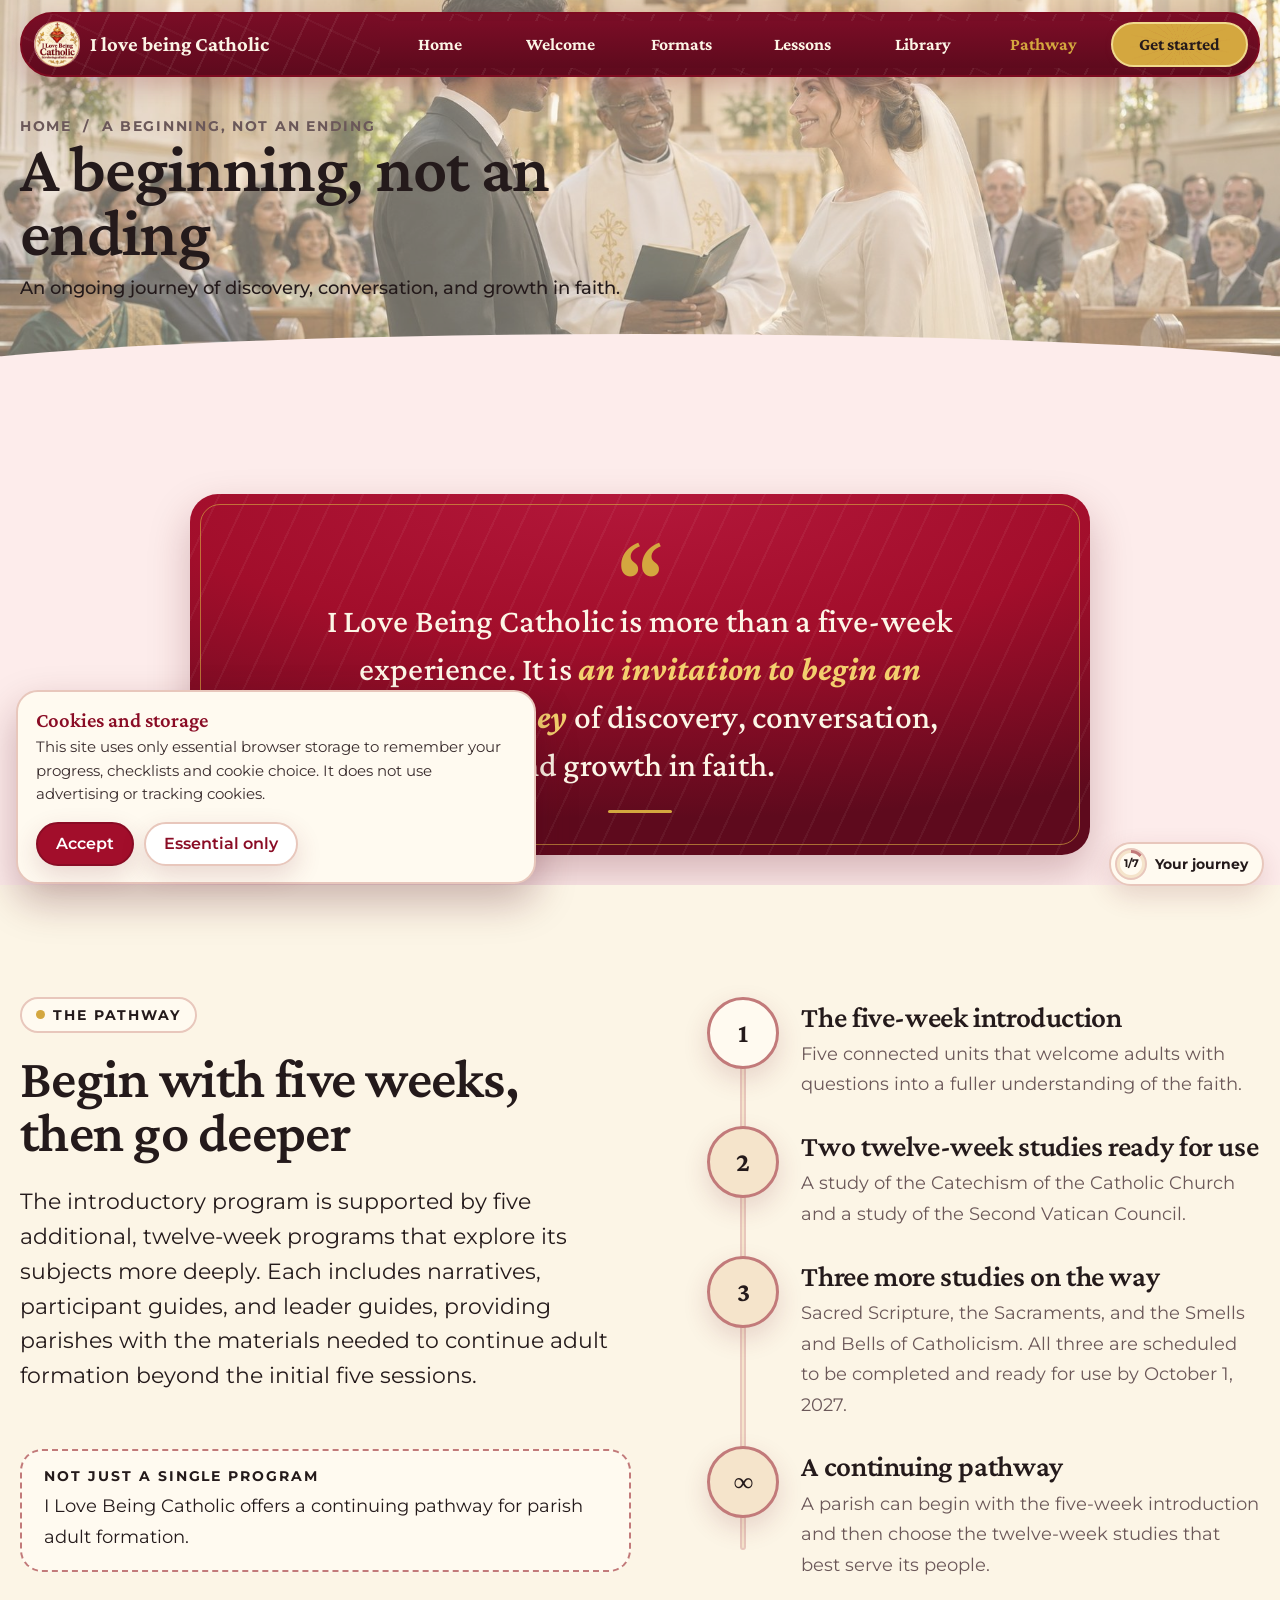
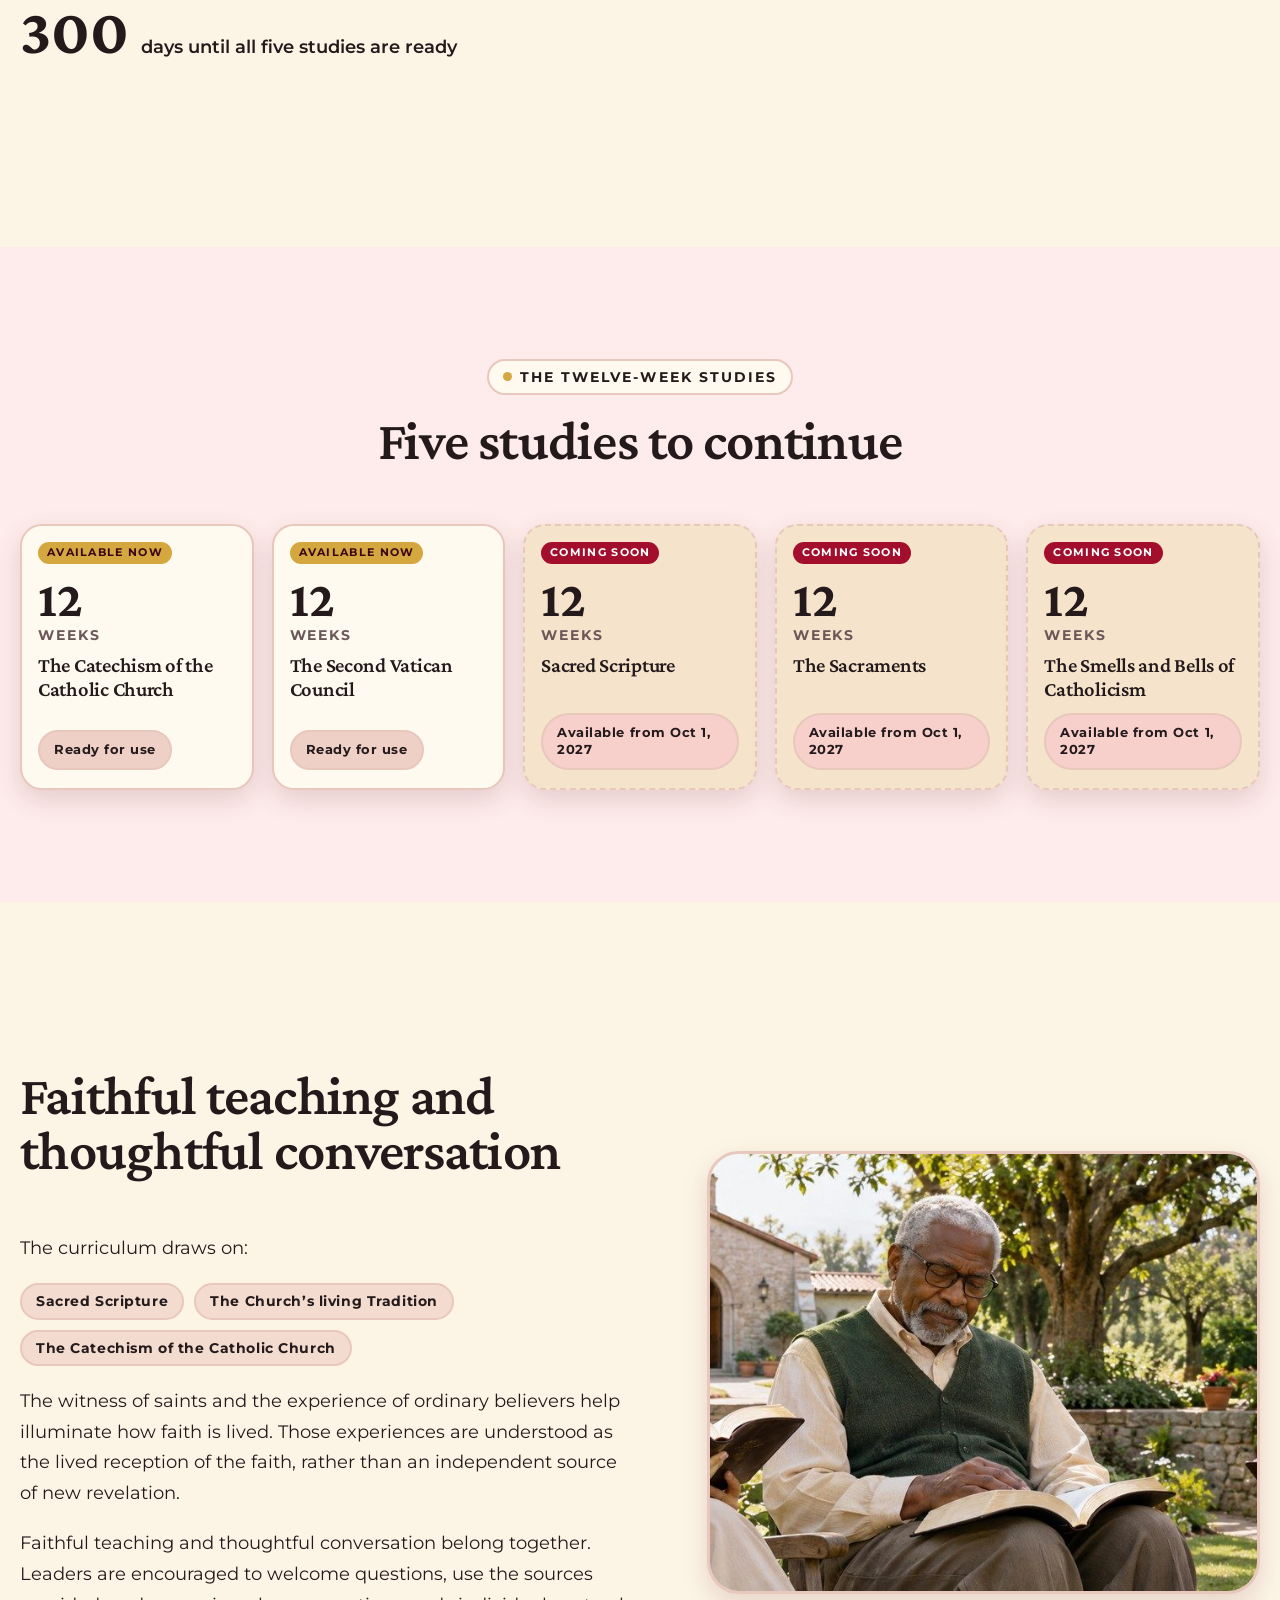
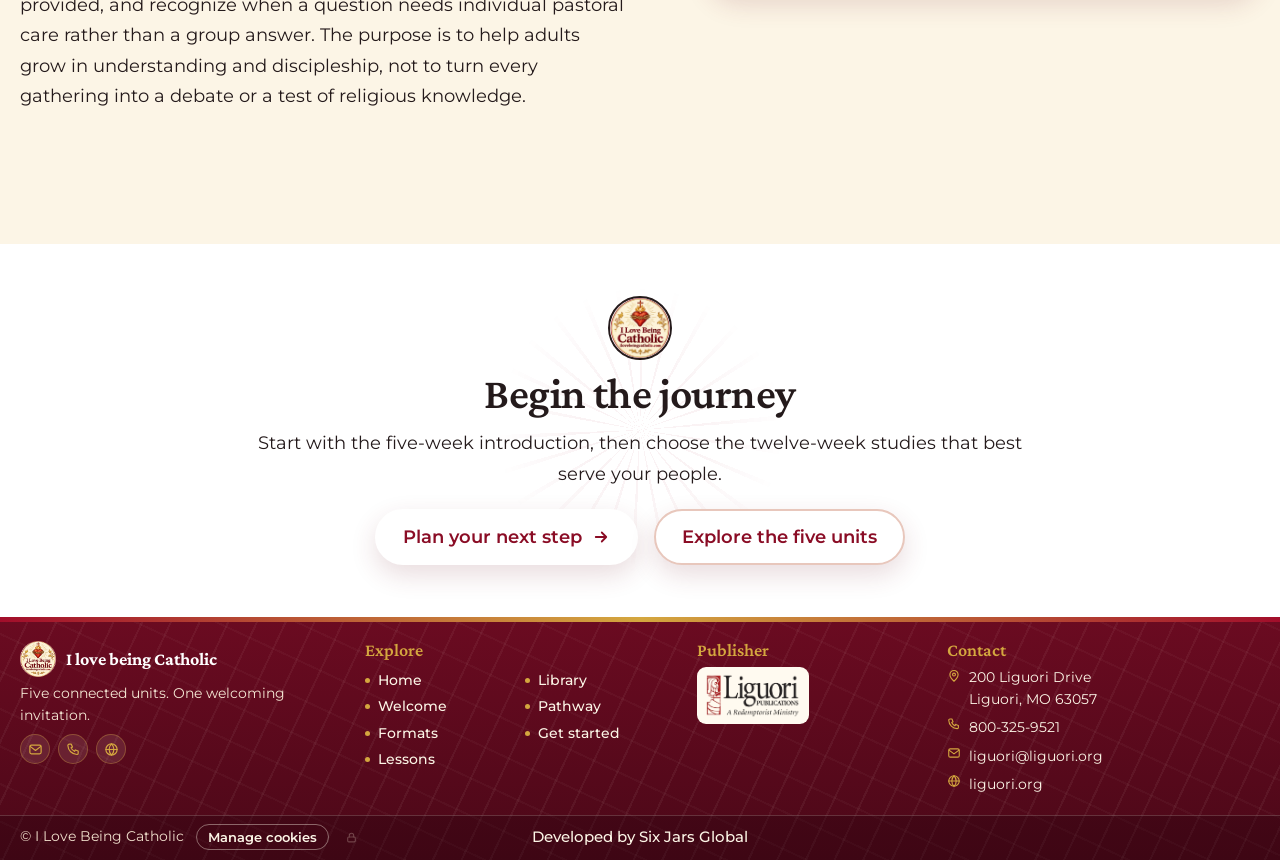
==== beginning.html @ 476b9423 "Tighten home hero top gap, drop solid nav active-pill bg, fix mobile contrast - Home hero: reduce to" ====
<!DOCTYPE html>
<html lang="en"><head><meta charset="utf-8"><meta name="viewport" content="width=device-width,initial-scale=1,viewport-fit=cover"><meta name="color-scheme" content="light"><meta name="format-detection" content="telephone=no"><meta name="apple-mobile-web-app-capable" content="yes"><meta name="mobile-web-app-capable" content="yes"><meta name="apple-mobile-web-app-status-bar-style" content="default"><meta name="apple-mobile-web-app-title" content="ILBC">
<title>A beginning, not an ending — I love being Catholic</title><meta name="description" content="Beyond the five-week introduction: five twelve-week studies, two ready now and three scheduled by October 1, 2027."><meta name="theme-color" content="#a20e2b">
<meta property="og:title" content="A beginning, not an ending — I love being Catholic"><meta property="og:description" content="Beyond the five-week introduction: five twelve-week studies, two ready now and three scheduled by October 1, 2027."><meta property="og:type" content="website">
<link rel="icon" type="image/png" href="assets/img/favicon.png"><link rel="apple-touch-icon" href="assets/img/apple-touch-icon.png">
<link rel="preload" href="assets/fonts/crimson-pro-latin-wght-normal.woff2" as="font" type="font/woff2" crossorigin>
<link rel="stylesheet" href="assets/css/style.css?v=1795542700"></head><body>
<a class="skip" href="#main">Skip to content</a><div class="progress" aria-hidden="true"></div>
<header class="header"><div class="bar">
<a class="brand" href="index.html" aria-label="I love being Catholic — home"><img src="assets/img/seal-512.png" alt="" width="46" height="46"><b>I love being Catholic</b></a>
<button class="burger" aria-label="Menu" aria-expanded="false" aria-controls="nav"><span></span><span></span><span></span></button>
<nav class="nav" id="nav" aria-label="Main"><ul><li><a href="index.html">Home</a></li><li><a href="invitation.html">Welcome</a></li><li><a href="settings.html">Formats</a></li><li><a href="units.html">Lessons</a></li><li><a href="resources.html">Library</a></li><li><a href="beginning.html" aria-current="page">Pathway</a></li><li><a class="cta" href="get-started.html">Get started</a></li></ul></nav>
</div></header>
<main id="main">
<section class="page-hero"><div class="bg" data-parallax style="background-image:url(assets/img/wedding.jpg)"></div>
<div class="wrap"><div class="panel"><div class="crumbs"><a href="index.html">Home</a> &nbsp;/&nbsp; A beginning, not an ending</div><h1>A beginning, not an ending</h1><p>An ongoing journey of discovery, conversation, and growth in faith.</p></div></div></section>
<section class="section band-w acc2" style="padding-bottom:30px"><div class="wrap" style="max-width:900px"><figure class="pullquote" data-reveal><span class="pq-mark" aria-hidden="true">“</span><blockquote>I Love Being Catholic is more than a five-week experience. It is <em>an invitation to begin an ongoing journey</em> of discovery, conversation, and growth in faith.</blockquote><span class="pq-rule" aria-hidden="true"></span></figure></div></section>
<section class="section band-m acc3"><div class="wrap split" style="align-items:start">
<div><div class="sec-head"><span class="eyebrow" data-reveal>The pathway</span><h2 data-reveal style="--d:.05s">Begin with five weeks, then go deeper</h2><p class="lead" data-reveal style="--d:.1s">The introductory program is supported by five additional, twelve-week programs that explore its subjects more deeply. Each includes narratives, participant guides, and leader guides, providing parishes with the materials needed to continue adult formation beyond the initial five sessions.</p></div>
<div class="callout" data-reveal><b>Not just a single program</b>I Love Being Catholic offers a continuing pathway for parish adult formation.</div>
<p class="count" style="margin-top:28px;color:var(--ink)" data-reveal><span data-countdown="2027-10-01">0</span> <small style="font:600 1rem var(--sans)">days until all five studies are ready</small></p></div>
<div><div class="path"><div class="path-line" aria-hidden="true"><i></i></div><div class="pstep" data-reveal><div class="pin ">1</div><div><h3>The five-week introduction</h3><p>Five connected units that welcome adults with questions into a fuller understanding of the faith.</p></div></div><div class="pstep" data-reveal><div class="pin ready">2</div><div><h3>Two twelve-week studies ready for use</h3><p>A study of the Catechism of the Catholic Church and a study of the Second Vatican Council.</p></div></div><div class="pstep" data-reveal><div class="pin dev">3</div><div><h3>Three more studies on the way</h3><p>Sacred Scripture, the Sacraments, and the Smells and Bells of Catholicism. All three are scheduled to be completed and ready for use by October 1, 2027.</p></div></div><div class="pstep" data-reveal><div class="pin ready">∞</div><div><h3>A continuing pathway</h3><p>A parish can begin with the five-week introduction and then choose the twelve-week studies that best serve its people.</p></div></div></div></div></div></section>
<section class="section band-w acc1"><div class="wrap"><div class="sec-head center"><span class="eyebrow" data-reveal>The twelve-week studies</span><h2 data-reveal style="--d:.05s">Five studies to continue</h2></div><div class="studies"><div class="study " data-reveal style="--d:0.00s"><div class="w">12<small>weeks</small></div><h4>The Catechism of the Catholic Church</h4><span class="sticker gold">Ready for use</span></div><div class="study " data-reveal style="--d:0.08s"><div class="w">12<small>weeks</small></div><h4>The Second Vatican Council</h4><span class="sticker gold">Ready for use</span></div><div class="study dev" data-reveal style="--d:0.16s"><div class="w">12<small>weeks</small></div><h4>Sacred Scripture</h4><span class="sticker ">Available from Oct 1, 2027</span></div><div class="study dev" data-reveal style="--d:0.24s"><div class="w">12<small>weeks</small></div><h4>The Sacraments</h4><span class="sticker ">Available from Oct 1, 2027</span></div><div class="study dev" data-reveal style="--d:0.32s"><div class="w">12<small>weeks</small></div><h4>The Smells and Bells of Catholicism</h4><span class="sticker ">Available from Oct 1, 2027</span></div></div></div></section>
<section class="section band-m acc2"><div class="wrap split rev">
<div class="photo" style="--rot:-2deg" data-reveal="left"><img src="assets/img/scripture.jpg" alt="Three parishioners reading the Bible in a garden near a chapel" loading="lazy"></div>
<div><div class="sec-head"><span class="eyebrow" data-reveal>Additional support</span><h2 data-reveal style="--d:.05s">Faithful teaching and thoughtful conversation</h2></div>
<p data-reveal>The curriculum draws on:</p>
<div style="display:flex;gap:10px;flex-wrap:wrap;margin-bottom:20px" data-reveal><span class="sticker gold">Sacred Scripture</span><span class="sticker gold">The Church’s living Tradition</span><span class="sticker gold">The Catechism of the Catholic Church</span></div>
<p data-reveal>The witness of saints and the experience of ordinary believers help illuminate how faith is lived. Those experiences are understood as the lived reception of the faith, rather than an independent source of new revelation.</p>
<p data-reveal>Faithful teaching and thoughtful conversation belong together. Leaders are encouraged to welcome questions, use the sources provided, and recognize when a question needs individual pastoral care rather than a group answer. The purpose is to help adults grow in understanding and discipleship, not to turn every gathering into a debate or a test of religious knowledge.</p></div></div></section>
<section class="cta on-ink"><div class="wrap"><img class="s" src="assets/img/seal-512.png" alt="" width="110" height="110" data-reveal="zoom">
<h2 data-reveal>Begin the journey</h2><p data-reveal style="--d:.1s">Start with the five-week introduction, then choose the twelve-week studies that best serve your people.</p>
<div class="btns" data-reveal style="--d:.2s"><a class="btn gold" href="get-started.html">Plan your next step<svg viewBox="0 0 24 24" fill="none" stroke="currentColor" stroke-width="2.4" stroke-linecap="round" stroke-linejoin="round" aria-hidden="true"><path d="M5 12h14M13 6l6 6-6 6"/></svg></a><a class="btn light" href="units.html">Explore the five units</a></div></div></section>
</main>
<footer class="foot"><div class="foot-glow" aria-hidden="true"></div>
<div class="wrap foot-grid">
<div class="foot-brand"><div class="fb"><img src="assets/img/seal-512.png" alt="" width="72" height="72"><b>I love being Catholic</b></div>
<p>Five connected units. One welcoming invitation.</p>
<div class="foot-ico"><a href="mailto:liguori@liguori.org" aria-label="Email Liguori Publications"><svg viewBox="0 0 24 24" fill="none" stroke="currentColor" stroke-width="1.9" stroke-linecap="round" stroke-linejoin="round" aria-hidden="true"><rect x="3" y="5" width="18" height="14" rx="2.5"/><path d="m3.5 7 8.5 6.5L20.5 7"/></svg></a><a href="tel:+18003259521" aria-label="Call Liguori Publications"><svg viewBox="0 0 24 24" fill="none" stroke="currentColor" stroke-width="1.9" stroke-linecap="round" stroke-linejoin="round" aria-hidden="true"><path d="M5 3.5h3.5l1.8 4.5-2.2 1.4a11 11 0 0 0 5.5 5.5l1.4-2.2 4.5 1.8V18a2 2 0 0 1-2 2A15 15 0 0 1 3 5.5a2 2 0 0 1 2-2z"/></svg></a><a href="https://www.liguori.org" target="_blank" rel="noopener" aria-label="Visit liguori.org"><svg viewBox="0 0 24 24" fill="none" stroke="currentColor" stroke-width="1.9" stroke-linecap="round" stroke-linejoin="round" aria-hidden="true"><circle cx="12" cy="12" r="9"/><path d="M3 12h18M12 3c2.6 2.6 3.8 5.6 3.8 9S14.6 18.4 12 21c-2.6-2.6-3.8-5.6-3.8-9S9.4 5.6 12 3z"/></svg></a></div></div>
<div><h4>Explore</h4><ul class="foot-list"><li><a href="index.html">Home</a></li><li><a href="invitation.html">Welcome</a></li><li><a href="settings.html">Formats</a></li><li><a href="units.html">Lessons</a></li><li><a href="resources.html">Library</a></li><li><a href="beginning.html">Pathway</a></li><li><a href="get-started.html">Get started</a></li></ul></div>
<div><h4>Publisher</h4><img class="lg" src="assets/img/liguori-logo.png" alt="Liguori Publications, A Redemptorist Ministry" width="200" height="94"></div>
<div><h4>Contact</h4><ul class="foot-contact">
<li><svg viewBox="0 0 24 24" fill="none" stroke="currentColor" stroke-width="1.9" stroke-linecap="round" stroke-linejoin="round" aria-hidden="true"><path d="M12 21s7-6.2 7-11.5a7 7 0 0 0-14 0C5 14.8 12 21 12 21z"/><circle cx="12" cy="9.5" r="2.5"/></svg><span>200 Liguori Drive<br>Liguori, MO 63057</span></li>
<li><svg viewBox="0 0 24 24" fill="none" stroke="currentColor" stroke-width="1.9" stroke-linecap="round" stroke-linejoin="round" aria-hidden="true"><path d="M5 3.5h3.5l1.8 4.5-2.2 1.4a11 11 0 0 0 5.5 5.5l1.4-2.2 4.5 1.8V18a2 2 0 0 1-2 2A15 15 0 0 1 3 5.5a2 2 0 0 1 2-2z"/></svg><a href="tel:+18003259521">800-325-9521</a></li>
<li><svg viewBox="0 0 24 24" fill="none" stroke="currentColor" stroke-width="1.9" stroke-linecap="round" stroke-linejoin="round" aria-hidden="true"><rect x="3" y="5" width="18" height="14" rx="2.5"/><path d="m3.5 7 8.5 6.5L20.5 7"/></svg><a href="mailto:liguori@liguori.org">liguori@liguori.org</a></li>
<li><svg viewBox="0 0 24 24" fill="none" stroke="currentColor" stroke-width="1.9" stroke-linecap="round" stroke-linejoin="round" aria-hidden="true"><circle cx="12" cy="12" r="9"/><path d="M3 12h18M12 3c2.6 2.6 3.8 5.6 3.8 9S14.6 18.4 12 21c-2.6-2.6-3.8-5.6-3.8-9S9.4 5.6 12 3z"/></svg><a href="https://www.liguori.org" target="_blank" rel="noopener">liguori.org</a></li></ul></div>
</div>
<div class="foot-bar"><div class="wrap">
<div class="fb-left"><span class="copy">&copy; I Love Being Catholic</span><button type="button" class="cookie-manage">Manage cookies</button><button type="button" class="ed-lock" aria-label="Site editor sign in" title="Site editor"><svg viewBox="0 0 24 24" width="13" height="13" fill="none" stroke="currentColor" stroke-width="2" stroke-linecap="round" aria-hidden="true"><rect x="5" y="11" width="14" height="9" rx="2"/><path d="M8 11V8a4 4 0 0 1 8 0v3"/></svg></button></div>
<div class="credit"><span>Developed by Six Jars Global</span></div>
</div></div></footer>
<div class="cookie" id="cookie" role="dialog" aria-labelledby="ck-t" aria-live="polite" hidden>
<div><b id="ck-t">Cookies and storage</b><p>This site uses only essential browser storage to remember your progress, checklists and cookie choice. It does not use advertising or tracking cookies.</p></div>
<div class="ck-btns"><button type="button" class="btn small" data-ck="all">Accept</button><button type="button" class="btn light small" data-ck="essential">Essential only</button></div></div>
<a class="to-next" href="invitation.html" aria-label="Next page"><span class="nx-t">Next</span><svg viewBox="0 0 24 24" width="18" height="18" fill="none" stroke="currentColor" stroke-width="2.4" stroke-linecap="round" stroke-linejoin="round" aria-hidden="true"><path d="M5 12h14M13 6l6 6-6 6"/></svg></a>
<button class="to-top" aria-label="Back to top"><svg viewBox="0 0 24 24" fill="none" stroke="currentColor" stroke-width="2.4" stroke-linecap="round" stroke-linejoin="round" aria-hidden="true"><path d="M12 19V5M6 11l6-6 6 6"/></svg></button>
<script src="assets/js/main.js?v=1795542700"></script>
<script src="assets/js/admin.js?v=1795542700" defer></script></body></html>
---- assets/css/style.css ----
@font-face{font-family:'Montserrat';font-style:normal;font-weight:100 900;font-display:swap;src:url(../fonts/montserrat-latin-wght-normal.woff2) format('woff2')}
@font-face{font-family:'Crimson Pro';font-style:normal;font-weight:200 900;font-display:swap;src:url(../fonts/crimson-pro-latin-wght-normal.woff2) format('woff2')}
@font-face{font-family:'Crimson Pro';font-style:italic;font-weight:200 900;font-display:swap;src:url(../fonts/crimson-pro-latin-wght-italic.woff2) format('woff2')}
/* =============================================================
   I Love Being Catholic — v2  ·  "fresh sticker-pop"
   Palette: mint set supplied by the client (#efd0c6 → #fcf5e6)
   with a neutral charcoal for text and outlines. Only the logo keeps green and gold.
   ============================================================= */

:root{
  /* palette (client) */
  --mint-1:#efd0c6; --mint-2:#f3dccf; --mint-3:#f5e4cb; --mint-4:#f9eedb; --mint-5:#fcf5e6;
  --paper:#fffaf0;               /* lighter tint of the palette, for cards */
  /* anchors (brochure seal) */
  --ink:#241a1b; --ink-2:#3a2d2e; --ink-soft:#6b5859; --edge:#c27a7a; --edge-soft:#e8c7bc;
  --gold:#efd0c6; --gold-deep:#2c2223;
  /* roles */
  --bg:var(--mint-5); --text:var(--ink); --text-2:var(--ink-soft); --line:var(--ink);
  --r-s:12px; --r-m:22px; --r-l:32px;
  --sans:'Montserrat','Futura','Century Gothic',Arial,sans-serif;
  --serif:'Crimson Pro','Minion Pro','Iowan Old Style',Georgia,serif;
  --ease:cubic-bezier(.2,.8,.2,1); --bounce:cubic-bezier(.34,1.56,.64,1);
  --wrap:1180px;
  --pop:0 10px 26px rgba(120,40,50,.16);
}
*{box-sizing:border-box}
html{scroll-behavior:smooth;-webkit-text-size-adjust:100%;overflow-x:clip}
body{margin:0;font-family:var(--sans);font-size:1.0625rem;line-height:1.7;color:var(--text);background:var(--bg);overflow-x:clip;animation:pageIn .6s var(--ease) both}
@keyframes pageIn{from{opacity:0}to{opacity:1}}
img{max-width:100%;height:auto;display:block}
h1,h2,h3,h4{font-family:var(--serif);font-weight:700;line-height:1.12;letter-spacing:-.015em;margin:0 0 .5em;color:var(--ink)}
h1{font-size:clamp(2.5rem,6.2vw,5rem)} h2{font-size:clamp(1.9rem,3.8vw,3rem)} h3{font-size:clamp(1.25rem,2vw,1.55rem)}
p{margin:0 0 1.1em;max-width:66ch}
a{color:var(--ink);text-decoration-thickness:2px;text-underline-offset:4px}
@media(hover:hover){a:hover{color:var(--ink-2)}}
:focus-visible{outline:3px solid var(--edge-soft);outline-offset:3px;border-radius:6px;box-shadow:0 0 0 6px var(--gold)}
.on-ink :focus-visible{outline-color:var(--gold);box-shadow:none}
.wrap{width:min(var(--wrap),calc(100% - 40px));margin-inline:auto}
.sr{position:absolute;width:1px;height:1px;overflow:hidden;clip:rect(0 0 0 0)}
.skip{position:absolute;left:12px;top:-70px;background:var(--mint-1);color:var(--ink);padding:12px 18px;border-radius:12px;z-index:300;font-weight:700;transition:top .2s}
.skip:focus{top:12px}
.progress{position:fixed;left:0;top:0;height:5px;width:100%;transform-origin:0 50%;transform:scaleX(0);background:var(--mint-1);z-index:200}

/* ---------- header (floating pill) ---------- */
.header{position:sticky;top:0;z-index:150;padding:12px 0;pointer-events:none}
.header .bar{pointer-events:auto;width:min(var(--wrap),calc(100% - 24px));margin-inline:auto;display:flex;align-items:center;justify-content:space-between;gap:14px;background:var(--paper);border:2px solid var(--edge-soft);border-radius:999px;padding:7px 10px 7px 12px;box-shadow:0 10px 26px rgba(120,40,50,.16);transition:transform .4s var(--ease)}
.header.hide .bar{transform:translateY(-130%)}
.brand{display:flex;align-items:center;gap:10px;text-decoration:none;color:var(--ink)}
.brand img{width:46px;height:46px;transition:transform .6s var(--bounce)}
@media(hover:hover){.brand:hover img{transform:rotate(-14deg) scale(1.08)}}
.brand b{font-family:var(--serif);font-size:1.08rem;line-height:1.1;letter-spacing:-.01em}
.nav ul{display:flex;gap:2px;list-style:none;margin:0;padding:0;align-items:center}
.nav a{display:block;font-weight:600;font-size:.92rem;text-decoration:none;padding:10px 14px;border-radius:999px;transition:background .2s,transform .3s var(--bounce)}
@media(hover:hover){.nav a:hover{background:var(--mint-3);transform:translateY(-2px)}}
.nav a[aria-current="page"]{background:var(--mint-1);color:var(--ink)}
.nav a.cta{background:var(--gold);color:var(--ink);border:2px solid var(--edge-soft);margin-left:6px;padding:8px 16px;box-shadow:0 2px 6px rgba(120,40,50,.22)}
@media(hover:hover){.nav a.cta:hover{background:#fcf5e6}}
.nav a.cta[aria-current="page"]{background:var(--mint-1);color:var(--ink)}
.burger{display:none;width:48px;height:48px;border-radius:50%;background:var(--mint-3);border:2px solid var(--edge-soft);cursor:pointer;padding:0;position:relative}
.burger span{position:absolute;left:12px;right:12px;height:2.5px;background:var(--mint-1);border-radius:2px;transition:transform .35s var(--ease),opacity .2s}
.burger span:nth-child(1){top:15px}.burger span:nth-child(2){top:22px}.burger span:nth-child(3){top:29px}
.burger[aria-expanded="true"] span:nth-child(1){transform:translateY(7px) rotate(45deg)}
.burger[aria-expanded="true"] span:nth-child(2){opacity:0}
.burger[aria-expanded="true"] span:nth-child(3){transform:translateY(-7px) rotate(-45deg)}

/* ---------- buttons (tactile) ---------- */
.btn{display:inline-flex;align-items:center;gap:10px;font:700 1rem/1 var(--sans);text-decoration:none;padding:17px 26px;min-height:52px;border-radius:999px;border:2px solid var(--edge-soft);cursor:pointer;background:var(--mint-1);color:var(--ink);box-shadow:0 10px 26px rgba(120,40,50,.16);transition:transform .15s,box-shadow .15s,background .2s}
@media(hover:hover){.btn:hover{transform:translateY(-3px);box-shadow:0 10px 26px rgba(120,40,50,.16);color:var(--mint-5)}}
.btn:active{transform:translateY(5px);box-shadow:0 2px 6px rgba(120,40,50,.22)}
.btn svg{width:18px;height:18px;transition:transform .3s var(--bounce)}
@media(hover:hover){.btn:hover svg{transform:translateX(4px)}}
.btn.light{background:var(--paper);color:var(--ink);box-shadow:0 10px 26px rgba(120,40,50,.16)}
@media(hover:hover){.btn.light:hover{background:#fff;color:var(--ink);box-shadow:0 10px 26px rgba(120,40,50,.16)}}
.btn.light:active{box-shadow:0 2px 6px rgba(120,40,50,.22)}
.btn.gold{background:var(--gold);color:var(--ink);box-shadow:0 10px 26px rgba(120,40,50,.16)}
@media(hover:hover){.btn.gold:hover{background:#fcf5e6;color:var(--ink);box-shadow:0 10px 26px rgba(120,40,50,.16)}}
.btn.gold:active{box-shadow:0 2px 6px rgba(120,40,50,.22)}
.btn.small{padding:12px 18px;min-height:44px;font-size:.92rem}

/* ---------- shared pieces ---------- */
.eyebrow{display:inline-flex;align-items:center;gap:8px;font:700 .8rem/1 var(--sans);letter-spacing:.14em;text-transform:uppercase;background:var(--paper);border:2px solid var(--edge-soft);border-radius:999px;padding:9px 14px;margin-bottom:18px;color:var(--ink)}
.eyebrow::before{content:"";width:9px;height:9px;border-radius:50%;background:var(--mint-1)}
.on-ink .eyebrow{background:var(--mint-2);border-color:var(--gold);color:var(--ink)}
.on-ink .eyebrow::before{background:var(--gold)}
.sticker{display:inline-block;font:700 .82rem/1 var(--sans);letter-spacing:.04em;padding:9px 14px;border-radius:999px;border:2px solid var(--edge-soft);background:var(--paper);transform:rotate(var(--rot,0deg))}
.sticker.fill{background:var(--mint-1);color:var(--ink)}
.sticker.gold{background:var(--gold);color:var(--ink)}
.lead{font-size:clamp(1.15rem,1.7vw,1.3rem);line-height:1.6}
.section{padding:clamp(64px,9vw,112px) 0;position:relative}
.s1{background:var(--mint-1)}.s2{background:var(--mint-2)}.s3{background:var(--mint-3)}.s4{background:var(--mint-4)}.s5{background:var(--mint-5)}
.on-ink{background:var(--mint-1);color:var(--ink)}
.on-ink h1,.on-ink h2,.on-ink h3,.on-ink h4{color:#fff}
.on-ink p{color:var(--mint-5)}
.on-ink a:not(.btn){color:var(--gold)}
.sec-head{max-width:760px;margin-bottom:clamp(32px,5vw,56px)}
.sec-head.center{margin-inline:auto;text-align:center}.sec-head.center p{margin-inline:auto}
.grid{display:grid;gap:24px}.g2{grid-template-columns:repeat(2,1fr)}.g3{grid-template-columns:repeat(3,1fr)}.g4{grid-template-columns:repeat(4,1fr)}
.split{display:grid;grid-template-columns:1.05fr .95fr;gap:clamp(32px,6vw,80px);align-items:center}
.split.rev>:first-child{order:2}
.card{background:var(--paper);border:2px solid var(--edge-soft);border-radius:var(--r-m);padding:28px;box-shadow:0 10px 26px rgba(120,40,50,.16);transition:transform .3s var(--bounce),box-shadow .3s var(--ease)}
@media(hover:hover){.card:hover{transform:translateY(-6px) rotate(-.4deg);box-shadow:0 10px 26px rgba(120,40,50,.16)}}
.photo{position:relative;border:3px solid var(--edge-soft);border-radius:var(--r-l);overflow:hidden;box-shadow:0 10px 26px rgba(120,40,50,.16);transform:rotate(var(--rot,0deg));transition:transform .5s var(--bounce),box-shadow .5s}
.photo img{width:100%;height:100%;object-fit:cover;aspect-ratio:4/3.2;transition:transform .9s var(--ease)}
@media(hover:hover){.photo:hover{transform:rotate(0deg) translateY(-6px);box-shadow:0 10px 26px rgba(120,40,50,.16)}}
@media(hover:hover){.photo:hover img{transform:scale(1.06)}}
.photo .tag{position:absolute;left:14px;bottom:14px;z-index:2}
.callout{background:var(--paper);border:2px dashed var(--ink);border-radius:var(--r-m);padding:18px 22px;margin:22px 0 0}
.callout b{display:block;font:700 .78rem/1 var(--sans);letter-spacing:.14em;text-transform:uppercase;margin-bottom:8px}
.link-arrow{display:inline-flex;align-items:center;gap:8px;font-weight:700;text-decoration:none;border-bottom:3px solid var(--edge-soft);padding-bottom:2px}
.link-arrow svg{width:16px;height:16px;transition:transform .3s var(--bounce)}
@media(hover:hover){.link-arrow:hover svg{transform:translateX(5px)}}
.on-ink .link-arrow{border-color:var(--gold)}

/* reveal */
[data-reveal]{opacity:0;transform:translateY(30px);transition:opacity .8s var(--ease),transform .8s var(--ease);transition-delay:var(--d,0s)}
[data-reveal="left"]{transform:translateX(-40px)}[data-reveal="right"]{transform:translateX(40px)}[data-reveal="zoom"]{transform:scale(.9)}
[data-reveal].in{opacity:1;transform:none}

/* ---------- home hero ---------- */
.hero{position:relative;overflow:hidden;background:linear-gradient(160deg,var(--mint-1),var(--mint-4) 55%,var(--mint-5));isolation:isolate}
.blob{position:absolute;border-radius:50%;filter:blur(40px);opacity:.7;z-index:-1;animation:drift 18s ease-in-out infinite alternate}
.blob.a{width:420px;height:420px;background:var(--mint-2);left:-120px;top:-60px}
.blob.b{width:520px;height:520px;background:var(--mint-3);right:-140px;bottom:-120px;animation-delay:-6s}
@keyframes drift{to{transform:translate(60px,40px) scale(1.12)}}
.hero .wrap{display:grid;grid-template-columns:1.1fr .9fr;gap:clamp(24px,5vw,64px);align-items:center;padding:clamp(40px,7vw,96px) 0 clamp(70px,9vw,120px)}
.hero h1{margin-bottom:.3em}
.hero h1 .hl{display:inline-block;background:var(--mint-1);color:var(--ink);padding:0 .18em;border-radius:.2em;transform:rotate(-1.5deg)}
.hero .sub{font:600 clamp(1.15rem,2vw,1.4rem)/1.4 var(--serif);font-style:italic;color:var(--ink-soft);margin-bottom:1em}
.hero .btns{display:flex;gap:14px;flex-wrap:wrap;margin-top:26px}
.hero .tagline{display:inline-block;margin-top:26px;font-weight:700}
.hero-line{opacity:0;transform:translateY(24px);animation:up .8s var(--ease) forwards;animation-delay:calc(.15s + var(--i,0)*.12s)}
@keyframes up{to{opacity:1;transform:none}}
.stage{position:relative;aspect-ratio:1;width:min(500px,86vw);justify-self:center}
.stage .seal{position:absolute;inset:23%;border-radius:50%;border:4px solid var(--edge-soft);box-shadow:0 10px 26px rgba(120,40,50,.16);z-index:3;background:var(--mint-1);animation:bob 5s ease-in-out infinite}
.stage .seal img{width:100%;height:100%;border-radius:50%}
@keyframes bob{50%{transform:translateY(-12px)}}
.orbit{position:absolute;inset:0;border-radius:50%;border:2px dashed var(--ink)}
.orbit-wrap{position:absolute;inset:0;animation:spin 46s linear infinite}
.orbit-wrap .slot{position:absolute;inset:0;transform:rotate(var(--a))}
.orbit-wrap .slot .sticker{position:absolute;left:50%;top:-18px;white-space:nowrap;transform:translateX(-50%) rotate(calc(var(--a) * -1));animation:spinrev 46s linear infinite}
@keyframes spin{to{transform:rotate(360deg)}}
@keyframes spinrev{to{transform:translateX(-50%) rotate(calc(var(--a) * -1 - 360deg))}}
.float-photo{position:absolute;width:34%;border:3px solid var(--edge-soft);border-radius:20px;overflow:hidden;box-shadow:0 10px 26px rgba(120,40,50,.16);z-index:4;animation:bob 6s ease-in-out infinite}
.float-photo img{aspect-ratio:1;object-fit:cover}
.float-photo.p1{left:-4%;bottom:6%;--rot:-6deg;transform:rotate(-6deg);animation-delay:-2s}
.float-photo.p2{right:-4%;top:2%;transform:rotate(5deg);animation-delay:-4s}

/* ---------- inner banner (equal height on every inner page) ---------- */
.page-hero{position:relative;height:clamp(380px,30vw,440px);background:var(--mint-1);color:var(--ink);overflow:hidden;isolation:isolate;border-bottom:4px solid var(--edge-soft);margin-top:-82px}
.page-hero .bg{position:absolute;inset:-8% 0;background-size:cover;background-position:center;z-index:-3;transform:translateY(var(--py,0))}
.page-hero::before{content:"";position:absolute;inset:0;background:linear-gradient(90deg,rgba(36,26,27,.94),rgba(36,26,27,.78) 55%,rgba(36,26,27,.5));z-index:-2}
.page-hero::after{content:"";position:absolute;left:0;right:0;bottom:-2px;height:50px;background:var(--bg);clip-path:ellipse(60% 100% at 50% 100%);z-index:1}
.page-hero .wrap{height:100%;display:flex;flex-direction:column;justify-content:center;padding:96px 0 56px}
.page-hero h1{color:#fff;font-size:clamp(2.2rem,4.8vw,3.9rem);max-width:20ch}
.page-hero p{font-size:1.18rem;color:var(--mint-5);max-width:54ch;margin:0}
.crumbs{font:700 .8rem/1 var(--sans);letter-spacing:.12em;text-transform:uppercase;margin-bottom:18px;color:var(--gold)}
.crumbs a{color:var(--gold);text-decoration:none}@media(hover:hover){.crumbs a:hover{color:#fff}}

/* ---------- marquee + stats ---------- */
.marquee{background:var(--mint-1);color:var(--ink);overflow:hidden;padding:16px 0;border-block:3px solid var(--edge-soft)}
.marquee .track{display:flex;width:max-content;animation:marq 50s linear infinite}
@media(hover:hover){.marquee:hover .track{animation-play-state:paused}}
.marquee span{white-space:nowrap;font:italic 600 clamp(1.05rem,2vw,1.35rem)/1 var(--serif);padding:0 20px;display:flex;align-items:center;gap:40px}
.marquee span b{font-style:normal;color:var(--gold)}
.marquee span::after{content:"✦";color:var(--gold);font-style:normal}
@keyframes marq{to{transform:translateX(-50%)}}
.stats{display:grid;grid-template-columns:repeat(4,1fr);gap:18px}
.stat{background:var(--paper);border:2px solid var(--edge-soft);border-radius:var(--r-m);padding:22px 18px;text-align:center;box-shadow:0 10px 26px rgba(120,40,50,.16)}
.stat b{display:block;font:700 clamp(2.2rem,4vw,3.2rem)/1.05 var(--serif)}
.stat small{font-size:.9rem;color:var(--ink-soft);font-weight:500}

/* ---------- unit cards (home scroller) ---------- */
.scroller{display:flex;gap:20px;overflow-x:auto;padding:8px 4px 26px;scroll-snap-type:x mandatory;scrollbar-width:thin;scrollbar-color:var(--ink) transparent}
.ucard{flex:0 0 min(300px,80vw);scroll-snap-align:start;text-decoration:none;display:flex;flex-direction:column;gap:12px;min-height:290px}
.ucard .num{width:56px;height:56px;border-radius:50%;background:var(--mint-1);color:var(--ink);display:grid;place-items:center;font:700 1.5rem var(--serif);transition:transform .5s var(--bounce)}
@media(hover:hover){.ucard:hover .num{transform:rotate(360deg) scale(1.1)}}
.ucard h3{font-size:1.2rem;margin:0}.ucard p{font-size:.97rem;margin:0;color:var(--ink-soft)}
.ucard .more{margin-top:auto;font-weight:700;display:flex;gap:8px;align-items:center}
.ucard .more svg{width:16px;height:16px}

/* ---------- units page: stepper ---------- */
.units-board{display:grid;grid-template-columns:320px 1fr;gap:28px;align-items:start}
.step-list{display:grid;gap:12px;position:sticky;top:110px}
.step-group{font:700 .75rem/1 var(--sans);letter-spacing:.14em;text-transform:uppercase;color:var(--ink-soft);margin:8px 4px 0}
.step-btn{display:flex;gap:14px;align-items:center;text-align:left;width:100%;background:var(--paper);border:2px solid var(--edge-soft);border-radius:var(--r-m);padding:14px 16px;font:600 .98rem/1.3 var(--sans);color:var(--ink);cursor:pointer;box-shadow:0 10px 26px rgba(120,40,50,.16);transition:transform .2s var(--bounce),box-shadow .2s,background .2s}
@media(hover:hover){.step-btn:hover{transform:translateY(-3px);box-shadow:0 10px 26px rgba(120,40,50,.16)}}
.step-btn .n{flex:none;width:42px;height:42px;border-radius:50%;background:var(--mint-3);border:2px solid var(--edge-soft);display:grid;place-items:center;font:700 1.15rem var(--serif);transition:background .3s,color .3s}
.step-btn[aria-selected="true"]{background:var(--mint-1);color:var(--ink);transform:translateX(8px);box-shadow:0 10px 26px rgba(120,40,50,.16)}
.step-btn[aria-selected="true"] .n{background:var(--gold);color:var(--ink)}
.step-btn.done .n::after{content:"✓";position:absolute;transform:translate(15px,-15px);font:700 .75rem/1 var(--sans);background:var(--gold);color:var(--ink);border:2px solid var(--edge-soft);width:20px;height:20px;border-radius:50%;display:grid;place-items:center;animation:pop .5s var(--bounce)}
.step-btn .n{position:relative}
@keyframes pop{from{transform:translate(15px,-15px) scale(0)}to{transform:translate(15px,-15px) scale(1)}}
.unit-panel{background:var(--paper);border:3px solid var(--edge-soft);border-radius:var(--r-l);padding:clamp(24px,4vw,44px);box-shadow:0 10px 26px rgba(120,40,50,.16);min-height:420px}
.unit-panel[hidden]{display:none}
.unit-panel.show{animation:panelIn .55s var(--bounce)}
@keyframes panelIn{from{opacity:0;transform:translateY(16px) scale(.98)}to{opacity:1;transform:none}}
.unit-panel .big{font:700 clamp(4rem,9vw,7rem)/.8 var(--serif);color:var(--mint-1);-webkit-text-stroke:3px var(--ink);display:block;margin-bottom:12px}
.unit-panel .q{font:italic 600 1.35rem/1.4 var(--serif);color:var(--ink-soft)}
.badges{display:flex;gap:12px;flex-wrap:wrap;align-items:center;margin:0 0 22px}
.badge{width:52px;height:52px;border-radius:50%;border:2px dashed var(--ink);display:grid;place-items:center;font:700 1.1rem var(--serif);color:var(--ink-soft);background:var(--mint-3);transition:all .4s var(--bounce)}
.badge.on{border-style:solid;background:var(--gold);color:var(--ink);transform:rotate(-8deg) scale(1.08);box-shadow:0 10px 26px rgba(120,40,50,.16)}
.bar-meter{height:14px;border:2px solid var(--edge-soft);border-radius:99px;background:var(--mint-3);overflow:hidden;min-width:160px;flex:1}
.bar-meter i{display:block;height:100%;width:var(--w,0%);background:var(--mint-1);transition:width .6s var(--ease)}
.meter-row{display:flex;align-items:center;gap:14px;margin:0 0 26px;flex-wrap:wrap;font-weight:700}

/* glimpse (full width, text static, cross drawn) */
.glimpse{display:grid;grid-template-columns:.8fr 1.2fr;gap:clamp(30px,6vw,80px);align-items:center}
.cross-box{position:relative;aspect-ratio:1;max-width:400px;width:100%;justify-self:center;display:grid;place-items:center}
.cross-box::before{content:"";position:absolute;inset:0;border-radius:50%;background:repeating-conic-gradient(rgba(239,208,198,.55) 0 2deg,transparent 2deg 15deg);-webkit-mask:radial-gradient(circle,transparent 46%,#000 47%,#000 74%,transparent 75%);mask:radial-gradient(circle,transparent 46%,#000 47%,#000 74%,transparent 75%);animation:spin 60s linear infinite}
.cross-box::after{content:"";position:absolute;inset:14%;border-radius:50%;border:2px solid var(--gold)}
.cross-box svg{width:46%;position:relative;z-index:2;overflow:visible}
.cross-box path{fill:none;stroke:var(--gold);stroke-width:7;stroke-linecap:round;stroke-dasharray:var(--len,200);stroke-dashoffset:var(--len,200)}
.cross-box.in path{animation:draw 1.1s var(--ease) forwards}
.cross-box.in path:nth-child(2){animation-delay:1.1s}
@keyframes draw{to{stroke-dashoffset:0}}
.cross-box .lbl{position:absolute;bottom:2%;left:0;right:0;text-align:center;font:700 .75rem/1 var(--sans);letter-spacing:.2em;text-transform:uppercase;color:var(--gold)}
.flow{list-style:none;margin:20px 0 0;padding:0;counter-reset:f;display:grid;gap:10px}
.flow li{counter-increment:f;display:flex;align-items:center;gap:16px;font-size:1.08rem;color:var(--ink);background:var(--mint-2);border:2px solid var(--gold);border-radius:99px;padding:8px 22px 8px 8px;transition:transform .3s var(--bounce)}
@media(hover:hover){.flow li:hover{transform:translateX(8px)}}
.flow li::before{content:counter(f);width:40px;height:40px;border-radius:50%;background:var(--gold);color:var(--ink);font:700 1.05rem var(--sans);display:grid;place-items:center;flex:none}
.time-pill{display:inline-flex;align-items:baseline;gap:10px;margin-top:22px;padding:12px 22px;border:2px solid var(--gold);border-radius:99px;color:var(--mint-5);font-size:.95rem;flex-wrap:wrap}
.time-pill b{font:700 1.8rem/1 var(--serif);color:var(--gold);white-space:nowrap}

/* ---------- settings ---------- */
.fmt-tabs{display:flex;gap:12px;flex-wrap:wrap;margin-bottom:26px}
.fmt-tab{font:700 1rem/1 var(--sans);padding:14px 22px;min-height:48px;border-radius:99px;border:2px solid var(--edge-soft);background:var(--paper);color:var(--ink);cursor:pointer;box-shadow:0 10px 26px rgba(120,40,50,.16);transition:transform .2s var(--bounce),box-shadow .2s,background .2s}
@media(hover:hover){.fmt-tab:hover{transform:translateY(-3px)}}
.fmt-tab[aria-selected="true"]{background:var(--mint-1);color:var(--ink);box-shadow:0 10px 26px rgba(120,40,50,.16)}
.fmt-panel[hidden]{display:none}.fmt-panel.show{animation:panelIn .55s var(--bounce)}
.sched{display:flex;gap:10px;flex-wrap:wrap;margin:22px 0}
.dot{display:flex;flex-direction:column;align-items:center;gap:6px;font:600 .75rem/1.2 var(--sans);letter-spacing:.06em;text-transform:uppercase;min-width:64px;text-align:center}
.dot i{width:48px;height:48px;border-radius:50%;background:var(--mint-1);color:var(--ink);display:grid;place-items:center;font:700 1.1rem var(--serif);font-style:normal;transition:transform .3s var(--bounce)}
@media(hover:hover){.dot:hover i{transform:translateY(-6px) scale(1.1)}}
.fmt-panel.show .dot{animation:dotIn .55s var(--bounce) both;animation-delay:calc(var(--k) * .09s)}
@keyframes dotIn{from{opacity:0;transform:scale(.3)}to{opacity:1;transform:none}}
.wk{display:grid;grid-template-columns:repeat(3,1fr);gap:12px;margin:22px 0}
.wk div{background:var(--mint-3);border:2px solid var(--edge-soft);border-radius:var(--r-s);padding:14px;text-align:center}
.wk b{display:block;font:700 1.7rem/1.1 var(--serif)}.wk small{font-size:.78rem;font-weight:600;letter-spacing:.08em;text-transform:uppercase}
.wk div.hi{background:var(--mint-1);color:var(--ink)}
.quiz{background:var(--paper);border:3px solid var(--edge-soft);border-radius:var(--r-l);padding:clamp(24px,4vw,44px);box-shadow:0 10px 26px rgba(120,40,50,.16)}
.quiz .q-step{font:700 .8rem/1 var(--sans);letter-spacing:.14em;text-transform:uppercase;color:var(--ink-soft);margin-bottom:10px}
.quiz h3{font-size:clamp(1.4rem,2.6vw,1.9rem)}
.opts{display:grid;gap:12px;margin:20px 0}
.opt{text-align:left;font:600 1.02rem/1.4 var(--sans);padding:16px 20px;min-height:56px;border-radius:var(--r-m);border:2px solid var(--edge-soft);background:var(--mint-4);color:var(--ink);cursor:pointer;box-shadow:0 10px 26px rgba(120,40,50,.16);transition:transform .2s var(--bounce),background .2s}
@media(hover:hover){.opt:hover{transform:translateY(-3px);background:var(--mint-1)}}.opt:active{transform:translateY(3px);box-shadow:0 2px 6px rgba(120,40,50,.22)}
.q-progress{display:flex;gap:8px;margin-bottom:18px}.q-progress i{flex:1;height:10px;border-radius:9px;border:2px solid var(--edge-soft);background:var(--mint-3);transition:background .4s}.q-progress i.on{background:var(--mint-1)}
.result{animation:panelIn .6s var(--bounce)}
.ocia{display:grid;grid-template-columns:1fr 1fr;border:3px solid var(--edge-soft);border-radius:var(--r-l);overflow:hidden;box-shadow:0 10px 26px rgba(120,40,50,.16);background:var(--mint-1);color:var(--ink)}
.ocia .txt{padding:clamp(28px,4vw,56px)}.ocia .img{min-height:320px;background:url(../img/baptism.jpg) center/cover}

/* ---------- resources ---------- */
.res-card{display:flex;flex-direction:column;gap:12px}
.res-card .ic{width:64px;height:64px;border-radius:20px;background:var(--mint-1);color:var(--ink);display:grid;place-items:center;transition:transform .5s var(--bounce)}
@media(hover:hover){.res-card:hover .ic{transform:rotate(-10deg) scale(1.1)}}
.res-card .ic svg{width:32px;height:32px}
.res-card h3{margin:6px 0 0}
.res-card p{margin:0;font-size:1rem;color:var(--ink-soft)}
.res-card .tog{margin-top:auto;align-self:flex-start;font:700 .95rem/1 var(--sans);background:var(--mint-3);border:2px solid var(--edge-soft);border-radius:99px;padding:12px 18px;min-height:44px;cursor:pointer;color:var(--ink);transition:background .2s}
@media(hover:hover){.res-card .tog:hover{background:var(--mint-1)}}
.res-card .more{display:grid;grid-template-rows:0fr;transition:grid-template-rows .5s var(--ease)}
.res-card .more>div{overflow:hidden}
.res-card .more.open{grid-template-rows:1fr}
.res-card ul{margin:6px 0 4px;padding-left:1.15em;font-size:.98rem}.res-card li{margin-bottom:.35em}
.res-card.big{grid-column:span 2}

/* ---------- pathway ---------- */
.path{position:relative;display:grid;gap:26px}
.path-line{position:absolute;left:33px;top:30px;bottom:30px;width:6px;background:var(--mint-3);border:2px solid var(--edge-soft);border-radius:6px}
.path-line i{display:block;width:100%;height:var(--h,0%);background:var(--mint-1);transition:height .15s linear}
.pstep{display:grid;grid-template-columns:72px 1fr;gap:22px;position:relative}
.pin{width:72px;height:72px;border-radius:50%;background:var(--paper);border:3px solid var(--edge-soft);display:grid;place-items:center;font:700 1.5rem var(--serif);position:relative;z-index:2;box-shadow:0 10px 26px rgba(120,40,50,.16)}
.pin.ready{background:var(--gold)}.pin.dev{background:var(--mint-3)}
.pstep h3{margin:6px 0 .3em}.pstep p{margin:0;color:var(--ink-soft)}
.studies{display:grid;grid-template-columns:repeat(5,1fr);gap:18px}
.study{background:var(--paper);border:2px solid var(--edge-soft);border-radius:var(--r-m);padding:20px 16px;box-shadow:0 10px 26px rgba(120,40,50,.16);position:relative;transition:transform .3s var(--bounce)}
@media(hover:hover){.study:hover{transform:translateY(-8px) rotate(-1deg)}}
.study .w{font:700 2.8rem/1 var(--serif)}.study .w small{display:block;font:700 .75rem/1 var(--sans);letter-spacing:.14em;text-transform:uppercase;margin-top:4px;color:var(--ink-soft)}
.study h4{font-size:1rem;margin:12px 0 12px;line-height:1.3}
.study.dev{background:var(--mint-3);border-style:dashed}
.study.dev::after{content:"Coming";position:absolute;right:12px;top:12px;font:700 .65rem/1 var(--sans);letter-spacing:.12em;text-transform:uppercase;background:var(--mint-1);color:var(--ink);padding:6px 9px;border-radius:99px}
.count{font:700 clamp(2.4rem,5vw,3.6rem)/1 var(--serif);color:var(--gold)}

/* ---------- get started ---------- */
.steps4{display:grid;grid-template-columns:repeat(2,1fr);gap:28px}
.steps4 .card{padding-top:54px;position:relative}
.steps4 .card::before{content:attr(data-n);position:absolute;left:24px;top:-22px;width:52px;height:52px;border-radius:50%;background:var(--gold);color:var(--ink);border:2px solid var(--edge-soft);display:grid;place-items:center;font:700 1.35rem var(--serif);box-shadow:0 10px 26px rgba(120,40,50,.16)}
.checks{list-style:none;margin:14px 0;padding:0;display:grid;gap:8px}
.checks label{display:flex;gap:12px;align-items:flex-start;cursor:pointer;padding:10px 12px;border-radius:14px;line-height:1.45;transition:background .2s;min-height:44px}
@media(hover:hover){.checks label:hover{background:var(--mint-3)}}
.checks input{appearance:none;flex:none;width:26px;height:26px;border:2px solid var(--edge-soft);border-radius:8px;background:var(--paper);display:grid;place-items:center;cursor:pointer;margin-top:0;transition:background .2s,transform .3s var(--bounce)}
.checks input::after{content:"";width:12px;height:7px;border-left:3px solid var(--edge-soft);border-bottom:3px solid var(--edge-soft);transform:rotate(-45deg) scale(0);transition:transform .25s var(--bounce);margin-top:-3px}
.checks input:checked{background:var(--gold);transform:scale(1.1)}.checks input:checked::after{transform:rotate(-45deg) scale(1)}
.checks input:checked+span{text-decoration:line-through;text-decoration-thickness:2px}
.contact{display:grid;grid-template-columns:.9fr 1.1fr;gap:clamp(24px,5vw,56px);align-items:start}
.contact-card{background:var(--mint-1);color:var(--ink);border-radius:var(--r-l);padding:clamp(26px,4vw,44px);border:3px solid var(--edge-soft);box-shadow:0 10px 26px rgba(120,40,50,.16)}
.contact-card .logo{width:230px;background:var(--mint-5);padding:12px 16px;border-radius:14px;margin-bottom:24px}
.contact-card ul{list-style:none;margin:0;padding:0;display:grid;gap:18px}
.contact-card li{display:flex;gap:14px;align-items:flex-start}
.contact-card li svg{width:24px;height:24px;color:var(--gold);flex:none;margin-top:3px}
.contact-card a{color:var(--mint-5)}@media(hover:hover){.contact-card a:hover{color:var(--gold)}}
form.compose{display:grid;gap:16px}
form.compose label{font-weight:700;font-size:.9rem;display:grid;gap:6px}
form.compose input,form.compose select,form.compose textarea{font:inherit;padding:14px 16px;min-height:50px;border:2px solid var(--edge-soft);border-radius:14px;background:var(--paper);color:var(--ink)}
form.compose textarea{min-height:130px;resize:vertical}
form.compose .row{display:grid;grid-template-columns:1fr 1fr;gap:16px}
.form-note{font-size:.85rem;color:var(--ink-soft);margin:0}

/* ---------- CTA + footer ---------- */
.cta{background:var(--mint-1);color:var(--ink);text-align:center;padding:clamp(64px,9vw,110px) 0;position:relative;overflow:hidden}
.cta::before{content:"";position:absolute;left:50%;top:50%;width:820px;height:820px;transform:translate(-50%,-50%);background:repeating-conic-gradient(rgba(239,208,198,.16) 0 2deg,transparent 2deg 10deg);border-radius:50%;animation:spin 120s linear infinite;-webkit-mask:radial-gradient(circle,transparent 24%,#000 25%,#000 62%,transparent 63%);mask:radial-gradient(circle,transparent 24%,#000 25%,#000 62%,transparent 63%)}
.cta .wrap{position:relative}
.cta img.s{width:110px;margin:0 auto 20px;border-radius:50%;border:3px solid var(--gold)}
.cta h2{color:#fff;max-width:20ch;margin-inline:auto}.cta p{margin-inline:auto;margin-bottom:1.6em}
.cta .btns{display:flex;gap:16px;justify-content:center;flex-wrap:wrap}
.footer{background:var(--mint-1);border-top:4px solid var(--edge-soft);color:var(--ink)}
.footer .wrap{display:grid;grid-template-columns:1.3fr 1fr 1.2fr;gap:clamp(24px,5vw,60px);padding:clamp(44px,6vw,70px) 0 34px}
.footer h4{font:700 .8rem/1 var(--sans);letter-spacing:.14em;text-transform:uppercase;margin-bottom:16px}
.footer .fb{display:flex;align-items:center;gap:14px;margin-bottom:14px}.footer .fb img{width:72px;height:72px}.footer .fb b{font:700 1.3rem/1.1 var(--serif)}
.footer ul{list-style:none;margin:0;padding:0;display:grid;gap:6px}
.footer ul a{text-decoration:none;font-weight:600;display:inline-block;padding:4px 0;transition:transform .25s var(--bounce)}
@media(hover:hover){.footer ul a:hover{transform:translateX(6px);text-decoration:underline}}
.footer .lg{background:var(--paper);border:2px solid var(--edge-soft);border-radius:12px;padding:10px 14px;width:200px;margin-bottom:14px}
.footer address{font-style:normal}
.footer .legal{border-top:2px solid var(--edge-soft);padding:18px 0;text-align:center;font-size:.85rem;font-weight:500}

/* ---------- journey tracker ---------- */
.jbtn{position:fixed;left:16px;bottom:16px;z-index:140;display:flex;align-items:center;gap:10px;background:var(--paper);border:2px solid var(--edge-soft);border-radius:99px;padding:7px 18px 7px 7px;font:700 .92rem/1 var(--sans);color:var(--ink);cursor:pointer;box-shadow:0 10px 26px rgba(120,40,50,.16);transition:transform .25s var(--bounce)}
@media(hover:hover){.jbtn:hover{transform:translateY(-3px)}}
.ring{--p:0;width:42px;height:42px;border-radius:50%;background:conic-gradient(var(--ink) calc(var(--p) * 1%),var(--mint-3) 0);display:grid;place-items:center;position:relative;border:2px solid var(--edge-soft)}
.ring::after{content:attr(data-t);position:absolute;inset:4px;border-radius:50%;background:var(--paper);display:grid;place-items:center;font:700 .75rem/1 var(--sans)}
.jpanel{position:fixed;left:16px;bottom:78px;z-index:141;width:min(360px,calc(100vw - 32px));background:var(--paper);border:3px solid var(--edge-soft);border-radius:var(--r-m);box-shadow:0 10px 26px rgba(120,40,50,.16);padding:20px;transform:translateY(20px) scale(.96);opacity:0;pointer-events:none;transition:all .35s var(--bounce);transform-origin:left bottom}
.jpanel.open{transform:none;opacity:1;pointer-events:auto}
.jpanel h4{font-size:1.25rem;margin:0 0 4px}.jpanel p{font-size:.9rem;margin:0 0 12px;color:var(--ink-soft)}
.jpanel ol{list-style:none;margin:0 0 14px;padding:0;display:grid;gap:6px}
.jpanel li{display:flex;align-items:center;gap:10px;font-size:.93rem;font-weight:600;padding:6px 8px;border-radius:10px}
.jpanel li i{flex:none;width:24px;height:24px;border-radius:50%;border:2px solid var(--edge-soft);display:grid;place-items:center;font:700 .75rem/1 var(--sans);font-style:normal;background:var(--mint-3)}
.jpanel li.done{background:var(--mint-3)}.jpanel li.done i{background:var(--gold)}.jpanel li.done span{text-decoration:line-through;text-decoration-thickness:2px}
.jpanel .reset{background:none;border:0;font:600 .82rem var(--sans);text-decoration:underline;cursor:pointer;color:var(--ink-soft);padding:8px 0;min-height:44px}
.toast{position:fixed;left:50%;bottom:90px;transform:translate(-50%,30px);z-index:260;background:var(--mint-1);color:var(--ink);border:2px solid var(--gold);border-radius:99px;padding:12px 22px;font-weight:700;opacity:0;pointer-events:none;transition:all .45s var(--bounce);text-align:center;max-width:calc(100vw - 32px)}
.toast.show{opacity:1;transform:translate(-50%,0)}
.confetti{position:fixed;top:-20px;width:12px;height:12px;z-index:280;pointer-events:none;border:2px solid var(--edge-soft);animation:fall var(--t) cubic-bezier(.3,.6,.4,1) forwards}
@keyframes fall{to{transform:translate(var(--x),105vh) rotate(var(--r))}}
.to-top{position:fixed;right:16px;bottom:16px;width:52px;height:52px;border-radius:50%;background:var(--mint-1);color:var(--ink);border:2px solid var(--edge-soft);cursor:pointer;display:grid;place-items:center;box-shadow:0 10px 26px rgba(120,40,50,.16);opacity:0;transform:translateY(16px);pointer-events:none;transition:all .3s var(--bounce);z-index:140}
.to-top.show{opacity:1;transform:none;pointer-events:auto}.to-top svg{width:20px;height:20px}

/* router transitions */
main{transition:opacity .24s ease,transform .24s ease;outline:0}
main.is-leaving{opacity:0;transform:translateY(-10px)}
main.is-entering{animation:mainIn .55s var(--ease)}
@keyframes mainIn{from{opacity:0;transform:translateY(18px)}to{opacity:1;transform:none}}

/* ---------- responsive ---------- */
@media (max-width:1000px){
  .g4,.studies{grid-template-columns:repeat(2,1fr)}.g3{grid-template-columns:1fr 1fr}
  .units-board{grid-template-columns:1fr}.step-list{position:static;grid-template-columns:1fr 1fr}.step-group{grid-column:1/-1}
  .step-btn[aria-selected="true"]{transform:none}
  .res-card.big{grid-column:auto}
}
@media (max-width:860px){
  .burger{display:block}
  .nav{position:fixed;top:0;right:0;bottom:0;left:auto;height:100vh;height:100dvh;width:min(340px,88vw);background:var(--mint-1);border-left:3px solid var(--edge-soft);padding:100px 22px 30px;transform:translateX(105%);transition:transform .45s var(--ease),visibility 0s .45s;visibility:hidden;z-index:149}
  .nav.open{transform:none;visibility:visible;transition-delay:0s}
  .nav ul{flex-direction:column;align-items:stretch;gap:8px}
  .nav a{font-size:1.1rem;padding:14px 18px;background:var(--paper);border:2px solid var(--edge-soft)}
  .nav a.cta{margin:10px 0 0;text-align:center}
  .burger{position:relative;z-index:151}
  .hero .wrap,.split,.glimpse,.contact,.ocia{grid-template-columns:1fr}
  .split.rev>:first-child{order:0}
  .stage{width:min(380px,86vw)}.float-photo{display:none}
  .stats{grid-template-columns:1fr 1fr}
  .g3,.g2,.steps4,.footer .wrap{grid-template-columns:1fr}
  .page-hero{height:410px}
}
@media (max-width:560px){
  body{font-size:1rem}
  .g4,.studies,.step-list,.wk,form.compose .row{grid-template-columns:1fr}
  .brand b{font-size:.98rem}
  .photo{box-shadow:0 10px 26px rgba(120,40,50,.16)}
  .jbtn span.t{display:none}.jbtn{padding:7px}
  .pstep{grid-template-columns:56px 1fr;gap:14px}.pin{width:56px;height:56px;font-size:1.2rem}.path-line{left:25px}
}
@media (prefers-reduced-motion:reduce){
  *,*::before,*::after{animation-duration:.01ms!important;animation-iteration-count:1!important;transition-duration:.01ms!important;scroll-behavior:auto!important}
  [data-reveal],.hero-line{opacity:1!important;transform:none!important}
  .cross-box path{stroke-dashoffset:0!important}
  .marquee .track{animation:none}
}

.hero{margin-top:-82px;padding-top:82px}
.cross-box .lbl{bottom:-34px}
.cross-box{margin-bottom:40px}

/* ===== Cross-platform hardening (iOS Safari, Android Chrome, Windows, Firefox) ===== */
html{-webkit-tap-highlight-color:transparent;text-size-adjust:100%}
@supports not (overflow:clip){html,body{overflow-x:hidden}.header{position:-webkit-sticky;position:sticky}}
a,button,.step-btn,.fmt-tab,.opt,.tog,summary,label{touch-action:manipulation}
button,.btn,.opt,.tab{-webkit-appearance:none;appearance:none;font-family:inherit}
.checks input{-webkit-appearance:none}
.checks input:checked{background:var(--mint-1)}
form.compose input,form.compose select,form.compose textarea{font-size:16px;-webkit-appearance:none;appearance:none;border-radius:14px}
form.compose select{background-image:linear-gradient(45deg,transparent 50%,var(--ink) 50%),linear-gradient(135deg,var(--ink) 50%,transparent 50%);background-position:calc(100% - 22px) 55%,calc(100% - 16px) 55%;background-size:6px 6px;background-repeat:no-repeat;padding-right:40px}
.scroller{-webkit-overflow-scrolling:touch;overscroll-behavior-x:contain}
img{max-width:100%}
/* notches and home indicator */
.header{padding-top:calc(12px + env(safe-area-inset-top,0px))}
.jbtn{left:calc(16px + env(safe-area-inset-left,0px));bottom:calc(16px + env(safe-area-inset-bottom,0px))}
.jpanel{left:calc(16px + env(safe-area-inset-left,0px));bottom:calc(78px + env(safe-area-inset-bottom,0px))}
.to-top{right:calc(16px + env(safe-area-inset-right,0px));bottom:calc(16px + env(safe-area-inset-bottom,0px))}
.toast{bottom:calc(90px + env(safe-area-inset-bottom,0px))}
.footer{padding-bottom:env(safe-area-inset-bottom,0px)}
.wrap{width:min(var(--wrap),calc(100% - 40px - env(safe-area-inset-left,0px) - env(safe-area-inset-right,0px)))}
/* phones: lighter effects so scrolling stays smooth */
@media (max-width:860px){.blob{filter:none;animation:none;opacity:.45}.page-hero .bg{transform:none!important}}
@media (pointer:coarse){.nav a,.btn,.step-btn,.fmt-tab,.tog,.opt{min-height:44px}}
/* Windows high-contrast mode */
@media (forced-colors:active){.btn,.card,.bar,.step-btn,.fmt-tab,.opt,.sticker{border:2px solid CanvasText}.checks input:checked{background:Highlight}}
:root{color-scheme:light}
@media (max-width:560px){
  .stage{width:min(300px,62vw);margin:18px auto 30px}
  .orbit-wrap .slot .sticker{font-size:.7rem;padding:5px 10px;top:-14px}
  .hero{overflow:hidden}
}
.footer address a,.contact-card a{display:inline-block;padding:10px 0;min-height:44px;line-height:1.6}

/* ===== Theme: former dark sections now sit on the mint palette ===== */
.on-ink,.cta{background:var(--mint-1);color:var(--ink)}
.on-ink{border-block:3px solid var(--edge-soft)}
.on-ink h1,.on-ink h2,.on-ink h3,.on-ink h4,.cta h2{color:var(--ink)}
.on-ink p,.cta p{color:var(--ink)}
.on-ink a:not(.btn){color:var(--ink);text-decoration:underline;text-underline-offset:3px}
.on-ink .eyebrow{background:var(--paper);border-color:var(--ink);color:var(--ink)}
.on-ink .eyebrow::before{background:var(--mint-1)}
.on-ink .link-arrow{border-color:var(--ink)}
.on-ink :focus-visible{outline-color:var(--ink);box-shadow:0 0 0 6px var(--paper)}
.on-ink .btn.gold,.cta .btn.gold{background:var(--mint-1);color:var(--ink);box-shadow:0 10px 26px rgba(120,40,50,.16)}
@media(hover:hover){.on-ink .btn.gold:hover,.cta .btn.gold:hover{background:var(--mint-2);color:var(--ink);box-shadow:0 10px 26px rgba(120,40,50,.16)}}
.on-ink .sticker.gold,.on-ink .sticker{background:var(--paper);color:var(--ink);border-color:var(--ink)}
.cross-box::before{background:repeating-conic-gradient(rgba(36,26,27,.35) 0 2deg,transparent 2deg 15deg)}
.cross-box::after{border-color:var(--ink)}
.cross-box path{stroke:var(--ink)}
.cross-box .lbl{color:var(--ink)}
.flow li{color:var(--ink);background:var(--paper);border-color:var(--ink)}
.flow li::before{background:var(--mint-1);border:2px solid var(--edge-soft)}
.time-pill{border-color:var(--ink);color:var(--ink);background:var(--paper)}
.time-pill b{color:var(--ink)}
.ocia{background:var(--paper);color:var(--ink)}
.ocia h3,.ocia p{color:var(--ink)}
.count{color:var(--ink)}
.cta::before{background:repeating-conic-gradient(rgba(36,26,27,.08) 0 2deg,transparent 2deg 10deg)}
.cta img.s{border-color:var(--ink)}
.study.dev::after{color:var(--mint-5)}
.crumbs a,.page-hero .crumbs{color:var(--mint-1)}

/* ===== Home: shape variety (honeycomb, arches, leaves, rounds) ===== */
.honey{--W:min(250px,40vw);display:flex;flex-direction:column;align-items:center;margin:20px 0 40px}
.honey .row{display:flex;gap:8px;justify-content:center}
.honey .row.b{margin-top:calc(var(--W) * -.2)}
.honey .row.a{transform:translateX(calc(var(--W) * -.25))}.honey .row.b{transform:translateX(calc(var(--W) * .25))}
.hexwrap{display:block;width:var(--W);aspect-ratio:.866;text-decoration:none;color:var(--ink);filter:drop-shadow(0 10px 26px rgba(120,40,50,.16));transition:transform .35s var(--bounce)}
@media(hover:hover){.hexwrap:hover{transform:translateY(-8px)}}
.hex,.hex::before{clip-path:polygon(50% 0,100% 25%,100% 75%,50% 100%,0 75%,0 25%)}
.hex{position:relative;width:100%;height:100%;background:var(--mint-1);display:grid;place-items:center;padding:0}
.hex::before{content:"";position:absolute;inset:3px;background:var(--paper)}
.hexwrap:nth-child(even) .hex::before{background:var(--mint-3)}
.hex>*{position:relative;text-align:center;margin:0}
.hex{align-content:center;justify-items:center;gap:4px;padding:0 18%}
.hex .ic{width:calc(var(--W) * .2);height:calc(var(--W) * .2);border-radius:50%;background:var(--mint-1);border:2px solid var(--edge-soft);display:grid;place-items:center}
.hex .ic svg{width:55%;height:55%}
.hex h3{font-size:clamp(.9rem,calc(var(--W) * .075),1.15rem);line-height:1.15}
.hex p{font-size:clamp(.72rem,calc(var(--W) * .052),.9rem);line-height:1.3;color:var(--ink-soft)}
.hexwrap:focus-visible{outline-offset:6px}

.arches{display:grid;grid-template-columns:repeat(3,1fr);gap:28px;align-items:start;padding-bottom:30px}
.arches .card{border-radius:999px 999px 28px 28px;padding:54px 30px 34px;text-align:center;align-items:center;min-height:360px}
.arches .card:nth-child(2){margin-top:44px;background:var(--mint-3)}
.arches .card .ic{border-radius:50%}
.arches .card .link-arrow{margin-top:auto}

.stats.rounds{grid-template-columns:repeat(4,1fr);justify-items:center}
.stats.rounds .stat{width:min(100%,230px);aspect-ratio:1;border-radius:50%;display:grid;place-content:center;padding:18px}
.stats.rounds .stat:nth-child(even){background:var(--mint-1);transform:translateY(18px)}
.stats.rounds .stat small{max-width:14ch;margin-inline:auto;line-height:1.3}

.scroller .ucard:nth-child(odd){border-radius:56px 10px 56px 10px}
.scroller .ucard:nth-child(even){border-radius:10px 56px 10px 56px;background:var(--mint-3)}
.scroller .ucard{padding:34px 30px}

@media(max-width:860px){
  .arches{grid-template-columns:1fr;max-width:420px;margin-inline:auto}.arches .card:nth-child(2){margin-top:0}
  .stats.rounds{grid-template-columns:repeat(2,1fr);gap:26px 10px}.stats.rounds .stat:nth-child(even){transform:none}
  .honey{--W:min(230px,44vw)}
}
@media(max-width:560px){.honey{--W:44vw}.hex{padding:0 14%}.hex p{display:none}.hex h3{font-size:.85rem}}
.honey{--W:min(220px,34vw)}
@media(max-width:860px){.honey{--W:min(220px,34vw)}}
@media(max-width:560px){.honey{--W:34vw}.hex{padding:0 12%}.hex h3{font-size:.78rem}.hex .ic{width:calc(var(--W)*.24);height:calc(var(--W)*.24)}}

/* ===== White page, mint top bar ===== */
:root{--bg:#fff}
body{background:#fff}
.s5{background:#fff}
.hero{background:linear-gradient(160deg,#fff,#fff 55%,var(--mint-5))}
.header .bar{background:var(--mint-1)}
@media(hover:hover){.nav a:hover{background:var(--paper)}}
.nav a.cta{background:#fff}
@media(hover:hover){.nav a.cta:hover{background:var(--mint-5)}}
.nav a.cta[aria-current="page"]{background:var(--mint-1);color:var(--ink)}
.brand b{color:var(--ink)}
@media(max-width:860px){.nav{background:var(--mint-1)}.nav a{background:#fff}.burger{background:#fff}}

/* ===== Calmer palette: white + one soft mint band; deeper mint only for bar, footer, small accents ===== */
.section.band-w{background:#fff}
.section.band-m{background:var(--mint-5)}
.on-ink.band-w,.on-ink.band-m,.cta{border-block:0}
.cta{background:var(--mint-5)}
.on-ink.band-w{background:#fff}.on-ink.band-m{background:var(--mint-5)}
.card,.stat,.flow li,.time-pill,.ocia{background:#fff}
.stats.rounds .stat:nth-child(even){background:#fff}
.arches .card:nth-child(2){background:#fff}
.scroller .ucard:nth-child(even){background:#fff}
.hexwrap:nth-child(even) .hex::before{background:#fff}
.hex::before{background:#fff}
.band-m .card,.band-m .stat,.band-m .flow li{background:#fff}
.step-btn,.opt,.fmt-tab{background:#fff}
.hero{background:#fff}
.blob.a,.blob.b{background:var(--mint-5);opacity:.9}
/* hide the side scrollbar, keep scrolling */
html{scrollbar-width:none;-ms-overflow-style:none}
html::-webkit-scrollbar,body::-webkit-scrollbar{display:none;width:0;height:0}
.cta{background:#fff;border-top:2px solid var(--edge-soft)}.band-m+.cta,.band-w+.cta{border-top:0}.band-w+.cta{background:var(--mint-5)}

/* ===== Pastel pass: soft edges, light fills, no dark blocks ===== */
.nav a[aria-current="page"],.nav a.cta[aria-current="page"]{background:#fff;color:var(--ink);border:2px solid var(--edge)}
.nav a{border:2px solid transparent}
@media(min-width:861px){.nav a:not(.cta){min-width:6.6rem;text-align:center}.nav a.cta{min-width:7.6rem;text-align:center}}
.btn,.btn.gold,.on-ink .btn.gold,.cta .btn.gold{background:var(--mint-1);color:var(--ink);border:2px solid var(--edge)}
.btn.light{background:#fff;color:var(--ink);border:2px solid var(--edge-soft)}
@media(hover:hover){.btn:hover,.btn.gold:hover,.on-ink .btn.gold:hover,.cta .btn.gold:hover{background:var(--mint-2);color:var(--ink);border-color:var(--edge)}.btn.light:hover{background:var(--mint-5);color:var(--ink)}}
.header .bar{border:2px solid var(--edge-soft);box-shadow:0 6px 20px rgba(120,40,50,.15)}
.page-hero::before{background:linear-gradient(90deg,rgba(252,243,228,.96),rgba(252,243,228,.84) 52%,rgba(252,243,228,.28))}
.page-hero,.page-hero h1,.page-hero p{color:var(--ink)}
.page-hero p{color:var(--ink-soft)}
.crumbs a,.page-hero .crumbs{color:var(--ink-soft)}
@media(hover:hover){.crumbs a:hover{color:var(--ink)}}
.page-hero{border-bottom:0}
.marquee{background:var(--mint-1);border-block:0}
.marquee b{color:var(--ink-soft)}
.marquee span{color:var(--ink)}
.hero h1 .hl{background:var(--mint-1);color:var(--ink)}
form.compose input,form.compose select,form.compose textarea,.checks input,.quiz .opt,.fmt-tab,.step-btn{border-color:var(--edge)}
.photo,.photo img{border-color:var(--edge-soft)}
.card,.stat,.flow li,.time-pill{border-color:var(--edge-soft)}
.hexwrap{filter:drop-shadow(0 8px 14px rgba(120,40,50,.18))}
.hex{background:var(--edge-soft)}
.cross-box path{stroke:var(--edge)}
.cross-box::after{border-color:var(--edge)}
.cross-box::before{background:repeating-conic-gradient(rgba(194,122,122,.35) 0 2deg,transparent 2deg 15deg)}
.cross-box .lbl{color:var(--ink-soft)}
.dot i,.badge,.pin{border-color:var(--edge)}
.to-top,.toast{background:var(--mint-1);color:var(--ink);border:2px solid var(--edge)}
.footer,.callout{border-color:var(--edge-soft)}
.callout{border:2px dashed var(--edge)}
.bar-meter{background:#fff;border-color:var(--edge)}
.bar-meter i{background:var(--edge)}
.progress,.progress i,.progress b{background:var(--edge)}
.ring{background:conic-gradient(var(--edge) calc(var(--p) * 1%),var(--mint-3) 0)}

/* ===== Colour roles (from color-system / critique-color): surfaces rotate, accents rotate, buttons are the one deeper tone ===== */
:root{--sage-300:#e8b8ae;--sage-400:#d68a86;--sage-600:#a20e2b}
.section{--acc:var(--mint-1)}.acc2{--acc:var(--mint-2)}.acc3{--acc:var(--mint-3)}
.ic,.hex .ic,.ucard .num,.pin.ready,.dot i,.flow li::before,.step-btn .n,.sticker.gold,.badge{background:var(--acc,var(--mint-1))}
.sticker.fill{background:var(--sage-300)}
/* surfaces swap: tinted cards on white bands, white cards on tinted bands */
.band-w .card,.band-w .stat,.band-w .stats.rounds .stat:nth-child(even),.band-w .scroller .ucard,.band-w .scroller .ucard:nth-child(even),.band-w .arches .card,.band-w .arches .card:nth-child(2){background:var(--mint-5)}
.band-m .card,.band-m .stat,.band-m .scroller .ucard,.band-m .scroller .ucard:nth-child(even),.band-m .arches .card,.band-m .arches .card:nth-child(2){background:#fff}
.band-w .hex::before,.band-w .hexwrap:nth-child(even) .hex::before{background:var(--mint-5)}
.band-m .hex::before,.band-m .hexwrap:nth-child(even) .hex::before{background:#fff}
.band-w .flow li,.band-w .time-pill{background:var(--mint-5)}
/* the only deeper tone = things you can press */
.btn,.btn.gold,.on-ink .btn.gold,.cta .btn.gold,.nav a.cta{background:var(--sage-400);border-color:var(--sage-600);color:var(--ink)}
@media(hover:hover){.btn:hover,.btn.gold:hover,.on-ink .btn.gold:hover,.cta .btn.gold:hover,.nav a.cta:hover{background:var(--sage-300);border-color:var(--sage-600)}}
.nav a.cta[aria-current="page"]{background:#fff}
.btn.light{background:#fff;border-color:var(--sage-400)}
.tog{background:#fff;border-color:var(--sage-400)}
/* checklists: highlight, never strike */
.checks input:checked,.checks input:checked{background:var(--sage-400);border-color:var(--sage-600)}
.checks input::after{border-left-color:#fff;border-bottom-color:#fff}
.checks input:checked+span,.jpanel li.done span{text-decoration:none;background:linear-gradient(transparent 6%,var(--mint-1) 6%,var(--mint-1) 94%,transparent 94%);padding:2px 8px;margin:-2px -8px;border-radius:8px;-webkit-box-decoration-break:clone;box-decoration-break:clone}
.jpanel li.done{background:transparent}.jpanel li.done i{background:var(--sage-400)}
.contact-card,.contact-card li,.contact-card span{color:var(--ink)}
.contact-card a{color:var(--ink);text-decoration:underline;text-underline-offset:3px}
@media(hover:hover){.contact-card a:hover{color:var(--ink-soft)}}
.contact-card li svg{color:var(--ink-soft)}

/* ===== Round: darker bar + progress, ticked text recolours, compact footer, journey on the right ===== */
.header .bar,.nav{background:#a20e2b}
@media(max-width:860px){.nav{background:#a20e2b}}
.progress{background:#8a0c25;height:6px}
.checks input:checked+span,.jpanel li.done span{color:#8a0c25;font-weight:700;background:none;padding:0;margin:0;text-decoration:none}
.checks input:checked,.jpanel li.done i{background:#8a0c25;border-color:#8a0c25}
.footer .wrap{grid-template-columns:1.1fr 1.2fr 1fr;gap:clamp(18px,3vw,36px);padding:26px 0 16px;align-items:start}
.footer h4{margin-bottom:8px;font-size:.7rem}
.footer .fb{gap:10px;margin-bottom:6px}.footer .fb img{width:42px;height:42px}.footer .fb b{font-size:1.05rem}
.footer p,.footer address{font-size:.88rem;line-height:1.5;margin:0}
.footer ul{display:flex;flex-wrap:wrap;gap:0 18px}
.footer ul a{font-size:.9rem;padding:6px 0;min-height:0}
.footer .lg{width:120px;padding:6px 10px;margin-bottom:8px}
.footer address a{padding:4px 0;min-height:0;line-height:1.5;display:inline}
.footer .legal{padding:10px 0 12px;font-size:.78rem}
@media(max-width:860px){.footer .wrap{grid-template-columns:1fr;gap:14px}}
.jbtn{left:auto;right:calc(16px + env(safe-area-inset-right,0px));bottom:calc(14px + env(safe-area-inset-bottom,0px));padding:4px 14px 4px 4px;font-size:.78rem;gap:8px}
.jbtn .ring{width:32px;height:32px}.jbtn .ring::after{inset:3px;font-size:.62rem}
.jpanel{left:auto;right:calc(16px + env(safe-area-inset-right,0px));bottom:calc(60px + env(safe-area-inset-bottom,0px))}
.to-top{bottom:calc(64px + env(safe-area-inset-bottom,0px));width:42px;height:42px}
@media(max-width:860px){.footer .legal{padding-bottom:calc(76px + env(safe-area-inset-bottom,0px))}}

/* ===== No white gap at the top, no white fade on banners; title sits on a mint card ===== */
:root{--hh:calc(91px + env(safe-area-inset-top,0px))}
.page-hero{margin-top:calc(-1 * var(--hh))}
.hero{margin-top:calc(-1 * var(--hh));padding-top:var(--hh)}
.page-hero::before{display:none}
.page-hero .bg{inset:0;transform:none!important}
.page-hero .panel{background:rgba(239,208,198,.95);border:2px solid var(--edge-soft);border-radius:28px;padding:clamp(18px,2.6vw,28px) clamp(20px,3vw,36px);max-width:min(640px,100%);box-shadow:0 10px 26px rgba(80,25,35,.18)}
.page-hero .panel h1{margin:4px 0 8px;font-size:clamp(1.9rem,4.2vw,3.2rem);line-height:1.08}
.page-hero .panel p{margin:0;font-size:clamp(.95rem,1.4vw,1.1rem);color:var(--ink-soft)}
.page-hero .panel .crumbs{margin-bottom:4px}
.page-hero .wrap{padding-top:calc(var(--hh) - 20px)}
.page-hero .wrap{padding-top:calc(var(--hh) + 4px)}
.page-hero .panel{background:rgba(236,208,200,.97);padding:clamp(14px,2vw,22px) clamp(20px,3vw,34px)}
.page-hero .panel h1{font-size:clamp(1.7rem,3.8vw,2.8rem)}
@media(max-width:560px){.page-hero .panel{border-radius:22px}.page-hero .panel p{display:-webkit-box;-webkit-line-clamp:3;-webkit-box-orient:vertical;overflow:hidden}}

/* ===== Light fade back, no title card ===== */
.page-hero::before{display:block;background:linear-gradient(90deg,rgba(252,245,230,.86) 0%,rgba(252,245,230,.62) 40%,rgba(252,245,230,.18) 72%,rgba(252,245,230,0) 100%)}
.page-hero .panel{background:none;border:0;box-shadow:none;padding:0;border-radius:0;max-width:min(680px,100%)}
.page-hero .panel h1{font-size:clamp(2rem,4.6vw,3.4rem)}
.page-hero .panel p{color:var(--ink);font-weight:500}
.page-hero .panel .crumbs,.page-hero .panel .crumbs a{color:var(--ink-soft)}
.page-hero .wrap{padding-top:var(--hh)}
@media(max-width:700px){.page-hero::before{background:linear-gradient(180deg,rgba(252,245,230,.84),rgba(252,245,230,.6) 60%,rgba(252,245,230,.25))}}
@media(max-width:700px){.page-hero::before{background:linear-gradient(180deg,rgba(252,245,230,.9),rgba(252,245,230,.82) 62%,rgba(252,245,230,.5))}}

/* ===== Polish pass: legibility, touch targets, focus ===== */
.marquee span b{color:var(--ink-soft)}
.marquee span::after{color:var(--sage-600)}
.hex p{font-size:clamp(.78rem,calc(var(--W) * .056),.92rem);color:var(--ink-2)}
.footer h4{font-size:.78rem;letter-spacing:.12em}
.sticker{font-size:.8rem}
.orbit-wrap .slot .sticker{font-size:.78rem}
@media(max-width:560px){.orbit-wrap .slot .sticker{font-size:.75rem;padding:5px 10px}}
.link-arrow{display:inline-flex;align-items:center;min-height:44px}
.footer ul a,.footer address a{display:inline-flex;align-items:center;min-height:44px;padding:0}
.footer ul{gap:0}
.footer .wrap{padding-bottom:10px}
::selection{background:var(--mint-3,#f5e4cb);color:var(--ink)}
:focus-visible{outline:3px solid var(--sage-600);outline-offset:3px;border-radius:6px}
body{accent-color:var(--sage-600);caret-color:var(--sage-600)}
.lead,.page-hero p,.sec p{max-width:68ch}

/* ===== Bigger type on larger screens ===== */
@media(min-width:1100px){html{font-size:112.5%}:root{--wrap:1240px}}
@media(min-width:1500px){html{font-size:125%}:root{--wrap:1360px}}
@media(max-width:1099px){html{font-size:106%}}
@media(max-width:560px){html{font-size:100%}}

/* ===== No strip above banners: header height is fixed, banners tuck 2px under it ===== */
:root{--hh:calc(5.7rem + env(safe-area-inset-top,0px))}
.header{height:var(--hh);box-sizing:border-box}
.page-hero{margin-top:calc(-1*var(--hh) - 2px)}
.page-hero .wrap{padding-top:calc(96px + 2px)}
.hero{margin-top:calc(-1*var(--hh) - 2px);padding-top:calc(var(--hh) + 2px)}

/* ===== Cursive header ribbon ===== */
.brand b,.nav a{font-family:'Dancing Script','Segoe Script','Brush Script MT',cursive;font-weight:700;letter-spacing:0}
.brand b{font-size:1.55rem;line-height:1}
.nav a{font-size:1.28rem;padding:7px 15px}
@media(max-width:860px){.nav a{font-size:1.45rem}.brand b{font-size:1.4rem}}

/* ===== More flowing script for the ribbon ===== */
.brand b,.nav a{font-family:'Great Vibes','Dancing Script','Segoe Script',cursive;font-weight:400;letter-spacing:.01em;text-shadow:.4px 0 currentColor}
.brand b{font-size:2rem;line-height:1}
.nav a{font-size:1.6rem;padding:4px 14px;line-height:1.4}
@media(max-width:1180px){.nav a{font-size:1.45rem;padding:4px 10px}}
@media(max-width:860px){.nav a{font-size:1.8rem;padding:10px 18px}.brand b{font-size:1.7rem}}
@media(min-width:861px) and (max-width:1180px){.brand b{font-size:1.35rem;white-space:nowrap}.nav a{font-size:1.2rem;padding:4px 7px}.nav ul{gap:0}.header .bar{gap:6px}}
@media(min-width:861px) and (max-width:980px){.brand b{font-size:1.15rem}.nav a{font-size:1.1rem;padding:4px 5px}}

@media(min-width:861px) and (max-width:1130px){
  .burger{display:block;position:relative;z-index:151;background:#fff}
  .nav{position:fixed;top:0;right:0;bottom:0;left:auto;height:100vh;height:100dvh;width:min(340px,88vw);background:var(--mint-1);border-left:3px solid var(--edge-soft);padding:100px 22px 30px;transform:translateX(105%);transition:transform .45s var(--ease),visibility 0s .45s;visibility:hidden;z-index:149}
  .nav.open{transform:none;visibility:visible;transition-delay:0s}
  .nav ul{flex-direction:column;align-items:stretch;gap:8px}
  .nav a{font-size:1.8rem;padding:10px 18px;background:#fff;border:2px solid var(--edge-soft)}
  .nav a.cta{margin:10px 0 0;text-align:center}
  .nav{background:#a20e2b}
  .brand b{font-size:1.5rem}
}

/* ===== Courgette: readable, friendly script for the ribbon ===== */
.brand b,.nav a{font-family:'Courgette','Segoe Script','Brush Script MT',cursive;font-weight:400;letter-spacing:0;text-shadow:none}
.brand b{font-size:1.45rem;line-height:1.1}
.nav a{font-size:1.15rem;padding:7px 13px;line-height:1.4}
@media(max-width:1180px){.nav a{font-size:1.08rem;padding:7px 9px}}
@media(min-width:861px) and (max-width:1180px){.brand b{font-size:1.25rem}}
@media(max-width:860px){.nav a{font-size:1.45rem;padding:12px 18px}.brand b{font-size:1.3rem}}
@media(min-width:861px) and (max-width:1130px){.nav a{font-size:1.45rem;padding:12px 18px}.brand b{font-size:1.3rem}}

/* ===== Kalam: block letters with a light handwritten slant ===== */
.brand b,.nav a{font-family:'Kalam','Segoe Print','Comic Sans MS',cursive;font-weight:700;letter-spacing:0;text-shadow:none}
.brand b{font-size:1.2rem;line-height:1.1}
.nav a{font-size:1rem;padding:8px 13px;line-height:1.4}
@media(max-width:1230px){.nav a{font-size:.95rem;padding:8px 10px}}
@media(min-width:861px) and (max-width:1230px){.brand b{font-size:1.08rem}}
@media(max-width:860px){.nav a{font-size:1.25rem;padding:12px 18px}.brand b{font-size:1.1rem}}
@media(min-width:861px) and (max-width:1130px){.nav a{font-size:1.25rem;padding:12px 18px}.brand b{font-size:1.1rem}}

/* ===== Ribbon uses the same serif as the headlines ===== */
.brand b,.nav a{font-family:var(--serif);font-weight:700;letter-spacing:0}
.brand b{font-size:1.15rem}
.nav a{font-size:.98rem;padding:9px 14px}
@media(max-width:1230px){.nav a{font-size:.92rem;padding:9px 10px}}
@media(min-width:861px) and (max-width:1230px){.brand b{font-size:1.02rem}}
@media(max-width:860px){.nav a{font-size:1.2rem;padding:13px 18px}.brand b{font-size:1.05rem}}
@media(min-width:861px) and (max-width:1130px){.nav a{font-size:1.2rem;padding:13px 18px}.brand b{font-size:1.05rem}}

/* ===== Liguori brand theme: maroon #a20e2b, black, white; cream and gold from the seal ===== */
:root{--maroon:#a20e2b;--maroon-d:#8a0c25;--gold-b:#d4a73f;--cream:#fcf5e6}
body{font-size:1rem}
h1,h2,h3,h4{font-weight:600;font-size-adjust:.48}
.header .bar{background:var(--maroon);border-color:#7d0a20;box-shadow:0 8px 22px rgba(120,20,40,.22)}
.brand b{color:var(--cream)}
@media(min-width:1131px){
  .nav a{color:var(--cream)}
  .nav a[aria-current="page"]{background:var(--cream);color:var(--maroon-d);border-color:var(--cream)}
}
@media(hover:hover) and (min-width:1131px){.nav a:not(.cta):not([aria-current="page"]):hover{background:rgba(255,255,255,.14)}}
.nav a.cta{background:var(--gold-b);color:#241a1b;border:2px solid #f0d98c}
.nav a.cta[aria-current="page"]{background:var(--gold-b);color:#241a1b}
@media(hover:hover){.nav a.cta:hover{background:#e3bb5a}}
.burger{background:var(--cream);border-color:var(--cream)}
.eyebrow::before,.eyebrow i{background:var(--gold-b)}
a{color:var(--maroon-d)}
.btn,button.btn{font-family:var(--sans);font-weight:600}
.btn,.btn.gold,.on-ink .btn.gold,.cta .btn.gold{background:var(--maroon);border-color:var(--maroon-d);color:#fff}
@media(hover:hover){.btn:hover,.btn.gold:hover{background:var(--maroon-d);color:#fff}}
.btn.light,.on-ink .btn.light,.cta .btn.light{background:#fff;color:var(--maroon-d);border-color:#e8c7bc}
.nav a.cta{background:var(--gold-b);color:#241a1b;border-color:#f0d98c}
.cta .btn.gold{background:#fff;color:var(--maroon-d);border-color:#fff}
.footer ul{gap:0 20px}
.burger span,.burger i,.burger::before,.burger::after{background:var(--maroon)}
@media(max-width:560px){body{font-size:.94rem}}

/* ===== More reds from the supplied palette, used as accents on the pastel base ===== */
:root{--rd1:#aa0000;--rd2:#bb0000;--rd3:#cd0000;--rd4:#de1616;--rd5:#ef2b2b;--rd6:#ec4040;--rd7:#e95555;--rd8:#e56b6b;--rd9:#e28080;--rd10:#eaa8a8}
.ucard:nth-child(1) .n,.step-btn:nth-child(1){background:var(--rd1);color:#fff;border-color:var(--rd1)}
.ucard:nth-child(2) .n,.step-btn:nth-child(2){background:var(--rd3);color:#fff;border-color:var(--rd3)}
.ucard:nth-child(3) .n,.step-btn:nth-child(3){background:var(--rd5);color:#fff;border-color:var(--rd5)}
.ucard:nth-child(4) .n,.step-btn:nth-child(4){background:var(--rd7);color:#fff;border-color:var(--rd7)}
.ucard:nth-child(5) .n,.step-btn:nth-child(5){background:var(--rd9);color:#fff;border-color:var(--rd9)}
.step-btn[aria-selected="true"],.step-btn.on{outline:3px solid #fff;box-shadow:0 0 0 5px var(--rd10)}
.stats.rounds .stat:nth-child(1){background:#fbe3e0;border-color:var(--rd10)}
.stats.rounds .stat:nth-child(2){background:#f7d0cc;border-color:var(--rd9)}
.stats.rounds .stat:nth-child(3){background:#f3bdb9;border-color:var(--rd8)}
.stats.rounds .stat:nth-child(4){background:#f9e6c9;border-color:var(--gold-b)}
.honey .hexwrap:nth-child(4n+1) .hex{background:#fbe3e0}
.honey .hexwrap:nth-child(4n+2) .hex{background:#f9e6c9}
.honey .hexwrap:nth-child(4n+3) .hex{background:#f7d0cc}
.honey .hexwrap:nth-child(4n+4) .hex{background:#fcf5e6}
.arches>*:nth-child(1) .ic{background:var(--rd10);color:#fff}
.arches>*:nth-child(2) .ic{background:var(--rd8);color:#fff}
.arches>*:nth-child(3) .ic{background:var(--rd5);color:#fff}
.eyebrow .dot{background:var(--rd5)}
.band-m .eyebrow .dot,.acc2 .eyebrow .dot{background:var(--gold-b)}
.acc3 .eyebrow .dot{background:var(--rd9)}
.progress i,.progress span,.meter i,.meter span{background:linear-gradient(90deg,var(--rd9),var(--rd3))}
.badge{background:var(--rd10);color:#fff}
.sticker{background:#f7d0cc}
.orbit-wrap .slot:nth-child(2n) .sticker{background:#f9e6c9}
.orbit-wrap .slot:nth-child(3n) .sticker{background:#fbe3e0}

/* ===== Footer: deep wine with gold, always one column of lists ===== */
.foot{position:relative;overflow:hidden;color:#fcf5e6;background:linear-gradient(180deg,#6b0b21 0%,#4b0818 100%)}
.foot::before{content:"";position:absolute;left:0;right:0;top:0;height:5px;background:linear-gradient(90deg,var(--maroon),var(--gold-b) 50%,var(--maroon));z-index:2}
.foot-glow{position:absolute;inset:0;pointer-events:none;background:repeating-linear-gradient(115deg,rgba(252,245,230,.05) 0 2px,transparent 2px 26px),repeating-linear-gradient(25deg,rgba(252,245,230,.03) 0 2px,transparent 2px 34px)}
.foot-grid{position:relative;display:grid;grid-template-columns:1.25fr .8fr 1fr 1.25fr;gap:clamp(28px,4vw,56px);padding:clamp(48px,6vw,68px) 0 36px;align-items:start}
.foot h4{font:600 1.45rem/1.1 var(--serif);letter-spacing:0;text-transform:none;color:var(--gold-b);margin:0 0 14px}
.foot .fb{display:flex;align-items:center;gap:14px;margin-bottom:12px}
.foot .fb img{width:64px;height:64px;flex:none}
.foot .fb b{font:700 1.4rem/1.15 var(--serif);color:#fff}
.foot-brand p{margin:0 0 18px;font-size:.95rem;line-height:1.6;color:#f4e6d3;max-width:30ch}
.foot-ico{display:flex;gap:10px}
.foot-ico a{width:44px;height:44px;border-radius:50%;display:grid;place-items:center;background:rgba(252,245,230,.1);color:var(--gold-b);border:1px solid rgba(212,167,63,.35);transition:transform .3s var(--bounce),background .25s}
.foot-ico svg{width:20px;height:20px}
@media(hover:hover){.foot-ico a:hover{background:var(--gold-b);color:#3a0613;transform:translateY(-3px)}}
.foot-list,.foot-contact{list-style:none;margin:0;padding:0;display:grid;gap:2px}
.foot-list a{display:flex;align-items:center;gap:12px;min-height:44px;color:#fcf5e6;text-decoration:none;font-weight:500;font-size:.95rem}
.foot-list a::before{content:"";width:7px;height:7px;border-radius:50%;background:var(--gold-b);flex:none}
@media(hover:hover){.foot-list a:hover{color:var(--gold-b);transform:translateX(5px)}}
.foot-list a{transition:transform .25s var(--bounce),color .2s}
.foot-contact li{display:flex;align-items:flex-start;gap:12px;padding:7px 0;font-size:.95rem;line-height:1.5;color:#fcf5e6}
.foot-contact svg{width:20px;height:20px;color:var(--gold-b);flex:none;margin-top:2px}
.foot-contact a{color:#fcf5e6;text-decoration:none;display:inline-block;min-height:30px;padding-top:2px;word-break:break-word}
@media(hover:hover){.foot-contact a:hover{color:var(--gold-b);text-decoration:underline}}
.foot .lg{display:block;width:190px;max-width:100%;height:auto;background:#fffaf0;border-radius:14px;padding:10px 14px}
.foot-bar{position:relative;border-top:1px solid rgba(252,245,230,.18);background:rgba(30,3,12,.28)}
.foot-bar .wrap{display:flex;align-items:center;justify-content:space-between;gap:16px 24px;padding:16px 0;flex-wrap:wrap}
.foot-bar .copy{font-size:.85rem;color:#f0dfcc}
.credit{display:inline-flex;align-items:center;gap:12px;padding:6px 18px 6px 16px;border-radius:999px;border:1px solid rgba(212,167,63,.55);background:rgba(252,245,230,.06);color:#fcf5e6;text-decoration:none;font-size:.82rem;font-weight:500;transition:background .25s,transform .3s var(--bounce)}
.credit span{display:inline-flex;align-items:center;gap:6px;white-space:nowrap}
.credit span svg{width:14px;height:14px;color:#ef6b6b}
.credit img{height:34px;width:auto}
@media(hover:hover){.credit:hover{background:rgba(252,245,230,.14);transform:translateY(-2px)}}
.cookie-manage{font:600 .82rem var(--sans);color:#fcf5e6;background:transparent;border:1px solid rgba(252,245,230,.4);border-radius:999px;padding:10px 18px;min-height:44px;cursor:pointer}
@media(hover:hover){.cookie-manage:hover{background:rgba(252,245,230,.12)}}
@media(max-width:1000px){.foot-grid{grid-template-columns:1fr 1fr}}
@media(max-width:620px){
  .foot-grid{grid-template-columns:1fr;gap:30px}
  .foot-bar .wrap{flex-direction:column;align-items:flex-start;padding-bottom:calc(86px + env(safe-area-inset-bottom,0px))}
}

/* ===== Cookie notice ===== */
.cookie{position:fixed;left:16px;bottom:calc(16px + env(safe-area-inset-bottom,0px));z-index:300;width:min(520px,calc(100vw - 32px));display:flex;gap:16px;align-items:center;justify-content:space-between;flex-wrap:wrap;background:#fffaf0;color:var(--ink);border:2px solid #e8c7bc;border-radius:22px;padding:16px 18px;box-shadow:0 18px 40px rgba(75,8,24,.28);transform:translateY(150%);opacity:0;transition:transform .5s var(--bounce),opacity .3s}
.cookie[hidden]{display:none}
.cookie.on{transform:none;opacity:1}
.cookie b{font:600 1.15rem var(--serif);display:block;margin-bottom:4px;color:var(--maroon-d)}
.cookie p{margin:0;font-size:.85rem;line-height:1.55;color:var(--ink-2)}
.cookie>div:first-child{flex:1 1 260px}
.ck-btns{display:flex;gap:10px;flex-wrap:wrap}
.cookie .btn.small{min-height:44px;padding:10px 18px;font-size:.88rem}
@media(max-width:560px){.cookie{left:12px;right:12px;width:auto}.ck-btns{width:100%}.ck-btns .btn{flex:1;justify-content:center}}

/* ===== Watermark rays: smaller, softer, always centred ===== */
.cta::before{width:min(520px,92%);height:auto;aspect-ratio:1;left:50%;top:50%;transform:translate(-50%,-50%);background:repeating-conic-gradient(rgba(162,14,43,.07) 0 2deg,transparent 2deg 12deg);-webkit-mask-image:radial-gradient(circle,#000 28%,transparent 68%);mask-image:radial-gradient(circle,#000 28%,transparent 68%)}
.cta .wrap{width:min(var(--wrap),calc(100% - 32px));margin-inline:auto}
.cta img.s{width:92px;height:92px;display:block;margin:0 auto 18px}
.credit img{height:44px}
.foot-bar .wrap{padding-bottom:76px}
/* people photos stay visible on phones and tablets */
@media(max-width:860px){
  .float-photo{display:block;width:36%;border-width:2px;border-radius:16px}
  .float-photo.p1{left:0;bottom:2%}
  .float-photo.p2{right:0;top:0}
  .stage{width:min(340px,78vw);margin:26px auto 34px}
}
@media(max-width:420px){.foot-bar .wrap{padding-bottom:calc(86px + env(safe-area-inset-bottom,0px))}}

/* ===== Round 4: alignment, quieter palette, compact footer, textured header ===== */
/* arches: one level, equal height */
.arches{align-items:stretch}
.arches .card,.arches .card:nth-child(2){margin-top:0}
.arches .card{min-height:340px}
.arches>*:nth-child(n) .ic{background:var(--maroon);color:#fff}
/* units: one refined tone instead of a rainbow */
.ucard:nth-child(n) .n{background:var(--maroon);color:#fff;border-color:var(--maroon)}
.step-btn:nth-child(n){background:#fff;color:var(--ink);border-color:var(--edge-soft)}
.step-btn:nth-child(n) .n{background:var(--cream);color:var(--maroon);border:2px solid #ead3c8}
.step-btn.done:nth-child(n) .n{background:var(--maroon);color:#fff;border-color:var(--maroon)}
.step-btn[aria-selected="true"],.step-btn.on{background:#fbeee9;border-color:var(--maroon);outline:0;box-shadow:0 6px 16px rgba(162,14,43,.14)}
.step-btn[aria-selected="true"] .n{background:var(--maroon);color:#fff;border-color:var(--maroon)}
.step-btn.done .n::after{background:var(--gold-b);color:#4b0818;border-color:#fff}
/* unit-explored note: small, to the side, never over the text */
.toast{left:auto;right:16px;bottom:calc(150px + env(safe-area-inset-bottom,0px));transform:translateX(24px);padding:9px 16px;font-size:.92rem;border-radius:14px;text-align:left;max-width:min(260px,calc(100vw - 32px));box-shadow:0 8px 20px rgba(75,8,24,.18)}
.toast.show{transform:translateX(0)}
/* compact call-to-action band */
.cta{padding:clamp(34px,4.5vw,52px) 0}
.cta img.s{width:64px;margin-bottom:12px;border-width:2px}
.cta h2{font-size:clamp(1.7rem,3vw,2.3rem);margin-bottom:.35em}
.cta p{margin-bottom:1.1em}
.cta::before{width:min(300px,80%);background:repeating-conic-gradient(rgba(162,14,43,.05) 0 2deg,transparent 2deg 14deg)}
/* header shares the footer texture */
.header .bar,.nav{background:linear-gradient(180deg,#7a0d26,#5e0a1d)}
.header .bar{position:relative;overflow:hidden;isolation:isolate}
.header .bar::before{content:"";position:absolute;inset:0;z-index:-1;pointer-events:none;background:repeating-linear-gradient(115deg,rgba(252,245,230,.07) 0 2px,transparent 2px 26px),repeating-linear-gradient(25deg,rgba(252,245,230,.04) 0 2px,transparent 2px 34px)}
/* footer: smaller */
.foot-grid{padding:clamp(30px,4vw,42px) 0 22px;gap:clamp(20px,3vw,40px)}
.foot h4{font-size:1.15rem;margin-bottom:10px}
.foot .fb img{width:48px;height:48px}.foot .fb b{font-size:1.15rem}
.foot-brand p{font-size:.88rem;margin-bottom:12px}
.foot-ico a{width:36px;height:36px}
.foot-list{gap:0}.foot-list a{font-size:.92rem;padding:4px 0}
.foot-contact li{font-size:.9rem;margin-bottom:8px}
.foot .lg{width:150px}
.foot-bar .wrap{padding-top:12px;padding-bottom:70px;font-size:.85rem}
.credit{padding:5px 14px;gap:10px;font-size:.82rem}
.credit img{height:30px;width:auto;filter:drop-shadow(0 0 5px rgba(252,240,222,.5))}
.cookie-manage{font-size:.82rem;padding:6px 14px}
@media(max-width:620px){.toast{right:12px;bottom:calc(142px + env(safe-area-inset-bottom,0px))}.foot-bar .wrap{padding-bottom:calc(84px + env(safe-area-inset-bottom,0px))}}
.foot-list a{min-height:34px}@media(pointer:coarse){.foot-list a{min-height:40px}}
/* quieter badges and dots */
.badge{background:var(--cream);color:var(--maroon);border:2px dashed #cf9aa4}
.badge.on{background:var(--maroon);color:#fff;border:2px solid var(--maroon);transform:scale(1.06) rotate(-6deg);box-shadow:0 6px 14px rgba(162,14,43,.22)}
.dot i,.dot i:nth-child(n){background:var(--cream);color:var(--maroon);border:2px solid #e3c3bb}
.progress i,.progress span,.meter i,.meter span{background:linear-gradient(90deg,var(--maroon),#c4455c)}
/* unit note sits beside the Journey pill */
.toast{right:172px;bottom:calc(18px + env(safe-area-inset-bottom,0px));transform:translateX(16px)}
.toast.show{transform:translateX(0)}
@media(max-width:620px){.toast{right:96px;bottom:calc(22px + env(safe-area-inset-bottom,0px));max-width:calc(100vw - 112px)}}
/* credit: bigger, lit pill so the colours read */
.credit{background:rgba(252,245,230,.14);border-color:rgba(212,167,63,.55)}
.credit img{height:42px;filter:drop-shadow(0 0 4px rgba(252,240,222,.65))}
.foot-contact{gap:0}.foot-contact li{margin-bottom:6px}
.bar-meter i{background:linear-gradient(90deg,var(--maroon),#c4455c)!important}.bar-meter{border-color:#cf9aa4}

/* ===== Round 5: compact footer, note inside the Journey pill ===== */
.toast{position:fixed!important;width:1px;height:1px;overflow:hidden;clip:rect(0 0 0 0);clip-path:inset(50%);white-space:nowrap;padding:0!important;border:0!important;opacity:1}
.jbtn.flash{background:var(--maroon);color:#fff;border-color:var(--maroon);animation:pop .45s var(--bounce)}
.jbtn.flash .ring{box-shadow:0 0 0 3px var(--gold-b)}
.foot-grid{grid-template-columns:1.15fr 1.1fr .8fr 1.15fr;padding:24px 0 14px;gap:16px 32px}
.foot h4{font-size:1rem;margin:0 0 6px}
.foot .fb{gap:10px;margin-bottom:6px}.foot .fb img{width:36px;height:36px}.foot .fb b{font-size:1rem}
.foot-brand p{font-size:.8rem;line-height:1.5;margin:0 0 8px}
.foot-ico{gap:8px}.foot-ico a{width:30px;height:30px}.foot-ico svg{width:15px;height:15px}
.foot-list{display:block;columns:2;column-gap:20px}
.foot-list li{break-inside:avoid}
.foot-list a,.foot-list a:nth-child(n){min-height:26px;padding:1px 0;font-size:.8rem;gap:8px}
.foot-list a::before{width:5px;height:5px}
.foot-contact li{font-size:.8rem;margin-bottom:4px;gap:8px}.foot-contact svg{width:14px;height:14px}
.foot .lg{width:112px;padding:6px 8px;border-radius:9px}
.foot-bar .wrap,.foot-bar .wrap:nth-child(n){display:grid;grid-template-columns:1fr auto 1fr;align-items:center;gap:10px 20px;padding:8px 0 10px;font-size:.78rem}
.fb-left{display:flex;align-items:center;gap:12px;flex-wrap:wrap}
.foot-bar .copy{font-size:.78rem}
.cookie-manage{font-size:.74rem;padding:4px 11px;min-height:0}
.credit{padding:3px 12px 3px 12px;gap:8px;font-size:.74rem}
.credit img{height:28px}
.ed-lock{background:none;border:0;padding:4px;color:#f0dfcc;opacity:.28;cursor:pointer;line-height:0;border-radius:6px}
.ed-lock:hover,.ed-lock:focus-visible{opacity:.9}
@media(pointer:coarse){.foot-list a,.foot-list a:nth-child(n){min-height:34px}}
@media(max-width:1000px){.foot-grid{grid-template-columns:1fr 1fr}}
@media(max-width:620px){
  .foot-grid{grid-template-columns:1fr 1fr;gap:14px 20px;padding:20px 0 10px}
  .foot-brand,.foot-grid>div:nth-child(2){grid-column:1/-1}
  .foot-bar .wrap,.foot-bar .wrap:nth-child(n){display:flex;flex-direction:column;align-items:flex-start;gap:8px;padding:10px 0 calc(16px + env(safe-area-inset-bottom,0px));max-width:calc(100% - 96px);margin-left:16px}
}
.foot-contact li,.foot-contact a{min-height:0!important}
.foot-contact li{margin-bottom:5px;padding:0;align-items:flex-start}
.cta img.s{width:64px;height:64px;object-fit:contain}

/* ===== Round 6 ===== */
/* 1 journey stops are links */
.jpanel li{padding:0}
.jpanel li a{display:flex;align-items:center;gap:10px;width:100%;padding:6px 8px;border-radius:10px;color:inherit;text-decoration:none}
@media(hover:hover){.jpanel li a:hover{background:#fbeee9}.jpanel li a:hover span{color:var(--maroon)}}
.jpanel li a:focus-visible{outline:2px solid var(--maroon);outline-offset:1px}
/* 2 credit: plain text, bigger */
.credit{cursor:default;font-size:.86rem;padding:4px 16px 4px 16px;gap:10px}
.credit img{height:44px}
/* 3 + 10 kit: connected medallions */
.kitrow{position:relative;display:grid;grid-template-columns:repeat(5,minmax(0,1fr));gap:16px;margin-top:10px}
.kitrow::before{content:"";position:absolute;left:10%;right:10%;top:44px;height:2px;background:repeating-linear-gradient(90deg,var(--gold-b) 0 8px,transparent 8px 14px);z-index:0}
.kit{position:relative;z-index:1;display:flex;flex-direction:column;align-items:center;text-align:center;gap:12px;text-decoration:none;color:var(--ink);padding:0 4px}
.kit-ic{width:88px;height:88px;border-radius:50%;display:grid;place-items:center;background:radial-gradient(circle at 35% 30%,#c0223f,var(--maroon) 60%,#7a0a20);color:#fff;border:4px solid #fff;box-shadow:0 0 0 2px var(--gold-b),0 12px 24px rgba(122,10,32,.22);transition:transform .35s var(--bounce),box-shadow .3s}
.kit-ic svg{width:40px;height:40px}
.kit-t{font:600 1.08rem/1.25 var(--serif);max-width:15ch}
@media(hover:hover){.kit:hover .kit-ic{transform:translateY(-6px) rotate(-6deg);box-shadow:0 0 0 2px var(--gold-b),0 18px 30px rgba(122,10,32,.3)}.kit:hover .kit-t{color:var(--maroon)}}
@media(max-width:760px){
  .kitrow{grid-template-columns:1fr;gap:14px}
  .kitrow::before{left:35px;right:auto;top:20px;bottom:20px;width:2px;height:auto;background:repeating-linear-gradient(180deg,var(--gold-b) 0 8px,transparent 8px 14px)}
  .kit{flex-direction:row;text-align:left;gap:16px}.kit-ic{width:70px;height:70px;flex:none}.kit-ic svg{width:32px;height:32px}.kit-t{max-width:none}
}
/* 5 marquee: phrase reads as one line, and it keeps moving on phones */
.marquee span{gap:.4em;padding:0 0 0 1.6em}
.marquee span::after{margin-left:1.2em}
@media (prefers-reduced-motion:reduce){.marquee .track{animation:marq 90s linear infinite!important;animation-duration:90s!important;animation-iteration-count:infinite!important}}
.marquee.paused .track{animation-play-state:paused!important}
/* 6 units: all five in one view on wider screens */
@media(min-width:1000px){
  .scroller{display:grid;grid-template-columns:repeat(5,minmax(0,1fr));gap:16px;overflow:visible;padding:8px 0 10px}
  .scroller .ucard{flex:none;min-height:0;padding:24px 18px 20px;gap:10px}
  .scroller .ucard:nth-child(odd){border-radius:40px 10px 40px 10px}.scroller .ucard:nth-child(even){border-radius:10px 40px 10px 40px}
  .scroller .ucard h3{font-size:1.12rem;line-height:1.2}.scroller .ucard p{font-size:.86rem;line-height:1.5}
  .scroller .ucard .more{margin-top:auto}
}
@media(min-width:620px) and (max-width:999px){.scroller{display:grid;grid-template-columns:repeat(3,minmax(0,1fr));overflow:visible}.scroller .ucard{flex:none}}
/* 7 arches: window, not headstone */
.arches{padding-top:34px}
.arches .card{position:relative;overflow:visible;border:2px solid #e8cfc4;background:linear-gradient(180deg,#fdf1ee 0%,#fff 46%);padding:62px 30px 30px;border-radius:999px 999px 34px 34px}
.arches .card::before{content:"";position:absolute;inset:9px;border:1.5px solid rgba(212,167,63,.7);border-radius:inherit;pointer-events:none}
.arches .card .ic{position:absolute;top:-30px;left:50%;transform:translateX(-50%);width:64px;height:64px;border:4px solid #fff;box-shadow:0 0 0 2px var(--gold-b),0 10px 20px rgba(122,10,32,.2);margin:0}
.arches .card .sticker{margin-top:10px}
/* 8 honeycomb: brighter */
.honey .row.a .hexwrap:nth-child(1) .hex,.honey .row.a .hexwrap:nth-child(1) .hex:nth-child(n){background:var(--maroon)}
.honey .row.a .hexwrap:nth-child(2) .hex{background:#e2b23e}
.honey .row.b .hexwrap:nth-child(1) .hex{background:#de2f45}
.honey .row.b .hexwrap:nth-child(2) .hex{background:#7a0d26}
.honey .hexwrap .hex h3{color:#fff}.honey .hexwrap .hex p{color:#fbe9e3}
.honey .row.a .hexwrap:nth-child(2) .hex h3{color:#3a0613}.honey .row.a .hexwrap:nth-child(2) .hex p{color:#4b1a20}
.honey .hex .ic{background:#fff!important;color:var(--maroon);border-color:rgba(255,255,255,.6)}
@media(hover:hover){.honey .hexwrap:hover .hex{filter:brightness(1.08)}}
/* 9 aims: connected steps */
.aims-flow{position:relative;gap:48px}
.aims-flow::before{content:"";position:absolute;left:8%;right:8%;top:50%;height:3px;background:linear-gradient(90deg,var(--maroon),var(--gold-b),var(--maroon));z-index:0}
.aims-flow .card{position:relative;z-index:1}
.aims-flow .card:not(:last-child)::after{content:"→";position:absolute;right:-41px;top:50%;transform:translateY(-50%);width:34px;height:34px;border-radius:50%;background:var(--maroon);color:#fff;display:grid;place-items:center;font:700 1.05rem/1 var(--sans);border:3px solid #fff;box-shadow:0 0 0 2px var(--gold-b)}
.step-no{display:inline-flex;align-items:center;font:700 .75rem/1 var(--sans);letter-spacing:.12em;text-transform:uppercase;color:#fff;background:var(--maroon);border-radius:99px;padding:7px 12px}
@media(max-width:860px){
  .aims-flow{grid-template-columns:1fr;gap:44px}
  .aims-flow::before{left:50%;right:auto;top:6%;bottom:6%;width:3px;height:auto;background:linear-gradient(180deg,var(--maroon),var(--gold-b),var(--maroon))}
  .aims-flow .card:not(:last-child)::after{content:"↓";right:auto;left:50%;top:auto;bottom:-40px;transform:translateX(-50%)}
}
/* 11 studies: even cards, clear status */
.studies{grid-template-columns:repeat(5,minmax(0,1fr));align-items:stretch}
.study{display:flex;flex-direction:column;align-items:flex-start;padding:22px 16px 18px}
.study h4{flex:1}
.study .sticker{white-space:normal;line-height:1.3;font-size:.74rem;text-align:left}
.study.dev::after{content:"Coming soon";position:static;order:-1;margin:0 0 10px;align-self:flex-start;background:var(--maroon);color:#fff;font-size:.6rem}
.study.dev{padding-top:16px}
@media(max-width:1000px){.studies{grid-template-columns:repeat(2,minmax(0,1fr))}}
@media(max-width:520px){.studies{grid-template-columns:1fr}}
/* 4 + 12 orbit: no photos; no clashing half circle on phones */
.float-photo{display:none!important}
@media(max-width:860px){.hero .blob{display:none}}
/* 8 honeycomb fill (the colour lives on the inner layer) */
.honey .hexwrap .hex,.honey .hexwrap .hex:nth-child(n){background:#f3d27a}
.honey .row.a .hexwrap:nth-child(1) .hex::before{background:linear-gradient(160deg,#c0223f,var(--maroon))}
.honey .row.a .hexwrap:nth-child(2) .hex::before{background:linear-gradient(160deg,#f2c75a,#dba530)}
.honey .row.b .hexwrap:nth-child(1) .hex::before{background:linear-gradient(160deg,#ef4b5f,#d4243b)}
.honey .row.b .hexwrap:nth-child(2) .hex::before{background:linear-gradient(160deg,#8f1530,#5e0a1d)}
.honey .row.a .hexwrap:nth-child(2) .hex{background:#fff3d6}
/* 3 kit labels: no underline */
.kit,.kit:hover{text-decoration:none}
/* 11 every study card gets a status tag so they line up */
.study:not(.dev)::after{content:"Available now";order:-1;margin:0 0 10px;align-self:flex-start;font:700 .6rem/1 var(--sans);letter-spacing:.12em;text-transform:uppercase;background:var(--gold-b);color:#3a0613;padding:6px 9px;border-radius:99px}
.study.dev::after{padding:6px 9px;border-radius:99px;letter-spacing:.12em}
.study{padding-top:16px}

/* ===== Round 7 ===== */
/* menu: tap outside to close */
.nav-scrim{position:fixed;inset:0;z-index:140;background:rgba(30,3,12,.45);opacity:0;pointer-events:none;transition:opacity .3s}
@media(max-width:1130px){body.nav-on .nav-scrim{opacity:1;pointer-events:auto}}
/* next-page arrow, stacked above back-to-top */
.to-next{position:fixed;z-index:139;right:calc(16px + env(safe-area-inset-right,0px));bottom:calc(126px + env(safe-area-inset-bottom,0px));display:inline-flex;align-items:center;gap:8px;height:44px;padding:0 16px 0 18px;border-radius:99px;background:var(--maroon);color:#fff;text-decoration:none;font:600 .85rem/1 var(--sans);border:2px solid #fff;box-shadow:0 0 0 2px var(--gold-b),0 10px 22px rgba(122,10,32,.25);opacity:0;transform:translateY(10px);pointer-events:none;transition:opacity .3s,transform .3s var(--bounce)}
.to-next.show{opacity:1;transform:none;pointer-events:auto}
@media(hover:hover){.to-next:hover{background:#7a0d26}.to-next:hover svg{transform:translateX(3px)}}
.to-next svg{transition:transform .2s}
.to-next:focus-visible{outline:3px solid var(--gold-b);outline-offset:3px}
@media(max-width:860px){.to-next{width:42px;height:42px;padding:0;justify-content:center;bottom:calc(116px + env(safe-area-inset-bottom,0px))}.to-next .nx-t{position:absolute;width:1px;height:1px;overflow:hidden;clip:rect(0 0 0 0)}}
/* 60–75 minutes box */
.time-pill{border-radius:20px;padding:14px 20px;gap:4px 10px;align-items:baseline}
@media(max-width:700px){.time-pill{display:flex;flex-direction:column;align-items:flex-start;width:100%;box-sizing:border-box}}
/* Learn more toggle */
.res-card .tog{display:inline-flex;align-items:center;gap:8px;color:var(--maroon)}
.res-card .tog::after{content:"";width:8px;height:8px;border-right:2px solid currentColor;border-bottom:2px solid currentColor;transform:rotate(45deg) translateY(-2px);transition:transform .25s}
.res-card .tog[aria-expanded="true"]::after{transform:rotate(-135deg) translateY(-2px)}
/* Pathway pull quote */
.pullquote{position:relative;margin:0;padding:clamp(34px,5vw,52px) clamp(24px,5vw,60px) clamp(30px,4vw,42px);border-radius:28px;text-align:center;color:#fcf5e6;background:radial-gradient(120% 90% at 50% 0%,#b3173a 0%,var(--maroon) 45%,#5e0a1d 100%);box-shadow:0 18px 40px rgba(94,10,29,.25);overflow:hidden;isolation:isolate}
.pullquote::before{content:"";position:absolute;inset:10px;border:1.5px solid rgba(212,167,63,.65);border-radius:20px;pointer-events:none}
.pullquote::after{content:"";position:absolute;inset:0;z-index:-1;background:repeating-linear-gradient(115deg,rgba(252,245,230,.05) 0 2px,transparent 2px 26px)}
.pq-mark{display:block;font:700 5rem/.6 var(--serif);color:var(--gold-b);height:.45em;margin-bottom:10px}
.pullquote blockquote{margin:0 auto;max-width:34ch;font:500 clamp(1.3rem,2.7vw,1.85rem)/1.45 var(--serif);letter-spacing:.005em}
.pullquote em{font-style:italic;font-weight:700;color:#f3cf6e}
.pq-rule{display:block;width:64px;height:3px;border-radius:3px;margin:20px auto 0;background:var(--gold-b)}
/* Round 8: plain Next button, straight photos and labels, credit without pill */
.to-next{border:0;box-shadow:0 8px 18px rgba(122,10,32,.22)}
.photo,.photo:nth-child(n),.sticker,.sticker:nth-child(n),.fmt-panel .sticker{--rot:0deg!important;rotate:0deg}
.credit,.credit:nth-child(n){background:none!important;border:0!important;box-shadow:none!important;padding:0!important}
.credit img{filter:none}

/* Round 9: remove stats strip (done in build2.py), icon-only Next arrow beside back-to-top everywhere, pink alternating bands */
.to-next,.to-next:nth-child(n){width:42px;height:42px;padding:0;justify-content:center;gap:0;border-radius:50%;bottom:calc(116px + env(safe-area-inset-bottom,0px))}
.to-next .nx-t{position:absolute;width:1px;height:1px;overflow:hidden;clip:rect(0 0 0 0);clip-path:inset(50%);white-space:nowrap}
.section.band-w{background:#fbe3e0}
.on-ink.band-w{background:#fbe3e0}
.band-w+.cta{background:#fbe3e0}
.band-w .card,.band-w .stat,.band-w .scroller .ucard,.band-w .scroller .ucard:nth-child(even),.band-w .arches .card,.band-w .arches .card:nth-child(2){background:#fff}
.band-w .hex::before,.band-w .hexwrap:nth-child(even) .hex::before{background:#fff}
.band-w .flow li,.band-w .time-pill{background:#fff}

/* Round 10: footer credit text-only (handled in build2.py), arches reshape away from arch/tombstone,
   Sunday/Night stepper spacing, consistent frosted-glass nav panels, darker cross with longer golden rays */
.sched{gap:20px;row-gap:24px;margin:26px 0}
.dot{min-width:78px;gap:8px}
.dot i{width:52px;height:52px}

.arches .card{border-radius:26px;padding:34px 28px 30px;text-align:left;align-items:flex-start;min-height:320px;position:relative;overflow:visible;border:1px solid rgba(212,167,63,.4);background:linear-gradient(165deg,#fff 0%,var(--mint-5) 100%);box-shadow:0 14px 30px rgba(122,10,32,.1)}
.arches .card::before{content:none}
.arches .card .ic{position:static;top:auto;left:auto;transform:none;width:56px;height:56px;border-radius:16px;border:0;box-shadow:0 6px 14px rgba(122,10,32,.2);margin:0 0 18px}
.arches .card .sticker{margin-top:0}
.arches .card h3,.arches .card p{text-align:left}
.arches .card .link-arrow{margin-top:auto;align-self:flex-start}
@media(max-width:860px){.arches .card{text-align:left;align-items:flex-start}}

.nav a[aria-current="page"],.nav a.cta[aria-current="page"]{background:rgba(255,255,255,.55);-webkit-backdrop-filter:blur(10px);backdrop-filter:blur(10px);color:var(--ink);border:2px solid rgba(255,255,255,.8)}
@media(hover:hover){.nav a:hover{background:rgba(255,255,255,.35);-webkit-backdrop-filter:blur(8px);backdrop-filter:blur(8px)}}
@media(max-width:860px){.nav a[aria-current="page"]{background:rgba(255,255,255,.65);color:var(--maroon-d);border-color:rgba(255,255,255,.85)}}

.cross-box::before{background:repeating-conic-gradient(rgba(212,167,63,.6) 0 2deg,transparent 2deg 15deg);-webkit-mask:radial-gradient(circle,transparent 38%,#000 39%,#000 82%,transparent 83%);mask:radial-gradient(circle,transparent 38%,#000 39%,#000 82%,transparent 83%)}
.cross-box::after{border-color:var(--gold-b)}
.cross-box path{stroke:var(--ink)}
.cross-box .lbl{color:var(--ink-2)}

/* Round 11: lighter pastel baby-pink bands everywhere, pink hero instead of white,
   honeycomb "Leader guide" recolored out of yellow into the same maroon/crimson family */
.section.band-w{background:#fdeceb}
.on-ink.band-w{background:#fdeceb}
.band-w+.cta{background:#fdeceb}
.hero{background:#fdeceb}

.honey .row.a .hexwrap:nth-child(2) .hex,.honey .row.a .hexwrap:nth-child(2) .hex:nth-child(n){background:#7c1a30}
.honey .row.a .hexwrap:nth-child(2) .hex::before{background:linear-gradient(160deg,#b43a52,#7c1a30)}
.honey .row.a .hexwrap:nth-child(2) .hex h3{color:#fff}
.honey .row.a .hexwrap:nth-child(2) .hex p{color:#fbe9e3}

/* Round 12: kill the white page-hero curve (match the pink band right after it),
   and stop the hero's big cream blobs from washing the home hero back to near-white */
:root{--bg:#fdeceb}
.blob.a,.blob.b{background:#f6dcd8;opacity:.6}

/* Round 13: Leader guide hex — match the salmon/coral used by Participant guide exactly, no yellow */
.honey .row.a .hexwrap:nth-child(2) .hex,.honey .row.a .hexwrap:nth-child(2) .hex:nth-child(n){background:#d4243b}
.honey .row.a .hexwrap:nth-child(2) .hex::before{background:linear-gradient(160deg,#ef4b5f,#d4243b)}

/* Round 14: tighten the home hero (top-align columns, trim bottom padding, smaller orbit)
   so there's no dead gap before the ticker; ticker recolored to cream so the page reads
   pink -> cream -> pink -> cream instead of pink -> pink -> pink; to-top/to-next now sit
   side by side in the same maroon style */
.hero .wrap{align-items:start;padding-bottom:clamp(24px,3vw,48px)}
.stage{width:min(420px,78vw)}

.to-top{background:var(--maroon);color:#fff;border:2px solid #fff;box-shadow:0 0 0 2px var(--gold-b),0 10px 22px rgba(122,10,32,.25);bottom:calc(16px + env(safe-area-inset-bottom,0px));right:calc(66px + env(safe-area-inset-right,0px))}
@media(hover:hover){.to-top:hover{background:#7a0d26}}
.to-next,.to-next:nth-child(n){bottom:calc(16px + env(safe-area-inset-bottom,0px))}

/* Round 15: lift to-top/to-next above the "Your journey" pill so they don't overlap it */
.to-top,.to-next,.to-next:nth-child(n){bottom:calc(70px + env(safe-area-inset-bottom,0px))}

/* Round 16: page-hero photo fade on both edges (was only fading out on the right,
   leaving that side of the photo fully exposed), and center the "Explore" heading
   in the mobile footer's two-column link list */
.page-hero::before{background:linear-gradient(90deg,rgba(252,245,230,.88) 0%,rgba(252,245,230,.55) 22%,rgba(252,245,230,.08) 48%,rgba(252,245,230,.55) 78%,rgba(252,245,230,.88) 100%)}
@media(max-width:700px){.page-hero::before{background:linear-gradient(180deg,rgba(252,245,230,.88) 0%,rgba(252,245,230,.5) 30%,rgba(252,245,230,.12) 55%,rgba(252,245,230,.6) 80%,rgba(252,245,230,.88) 100%)}}

@media(max-width:620px){.foot-grid>div:nth-child(2) h4{text-align:center}}

/* Round 17: nav active-page pill — cream frosted glass instead of the pink-tinted white */
.nav a[aria-current="page"],.nav a.cta[aria-current="page"]{background:rgba(252,245,230,.65);-webkit-backdrop-filter:blur(10px);backdrop-filter:blur(10px);color:var(--maroon-d);border:2px solid rgba(252,245,230,.9)}
@media(max-width:860px){.nav a[aria-current="page"]{background:rgba(252,245,230,.75);color:var(--maroon-d);border-color:rgba(252,245,230,.95)}}
@media(max-width:860px){.nav a[aria-current="page"]{background:var(--cream)}}

/* Round 18: nav active pill solid cream (translucent cream over the maroon bar was
   compositing into a pink/salmon tone, not true cream) + a lighter, uniform fade
   across the whole hero photo instead of a gradient that only faded the edges */
.nav a[aria-current="page"],.nav a.cta[aria-current="page"]{background:var(--cream);color:var(--maroon-d);border:2px solid var(--cream)}
@media(max-width:860px){.nav a[aria-current="page"]{background:var(--cream);color:var(--maroon-d);border-color:var(--cream)}}

.page-hero::before{background:rgba(252,245,230,.42)}
@media(max-width:700px){.page-hero::before{background:rgba(252,245,230,.5)}}

/* Round 19: give to-next the same gold ring as to-top; kill the leftover backdrop-filter
   blur on the active nav pill (it's solid now, the blur was just smudging the pattern behind it) */
.to-next,.to-next:nth-child(n){border:2px solid #fff;box-shadow:0 0 0 2px var(--gold-b),0 10px 22px rgba(122,10,32,.25)}
.nav a[aria-current="page"],.nav a.cta[aria-current="page"]{-webkit-backdrop-filter:none;backdrop-filter:none}

/* Round 20: tighten the gap above the hero content (was up to 96px of empty padding
   before the eyebrow pill even started), and drop the active-nav pill's solid
   background entirely — text color alone now marks the current page */
.hero .wrap{padding-top:clamp(16px,2vw,32px)}

.nav a[aria-current="page"],.nav a.cta[aria-current="page"]{background:none;border-color:transparent;box-shadow:none;color:var(--gold-b)}
@media(max-width:860px){.nav a[aria-current="page"]{background:none;border-color:transparent;color:var(--gold-b);text-decoration:underline;text-underline-offset:4px}}

/* Round 21: the mobile drawer's active-page text was maroon-on-maroon (same color as
   the drawer background) and unreadable; match the desktop gold so it's visible against
   the maroon drawer */
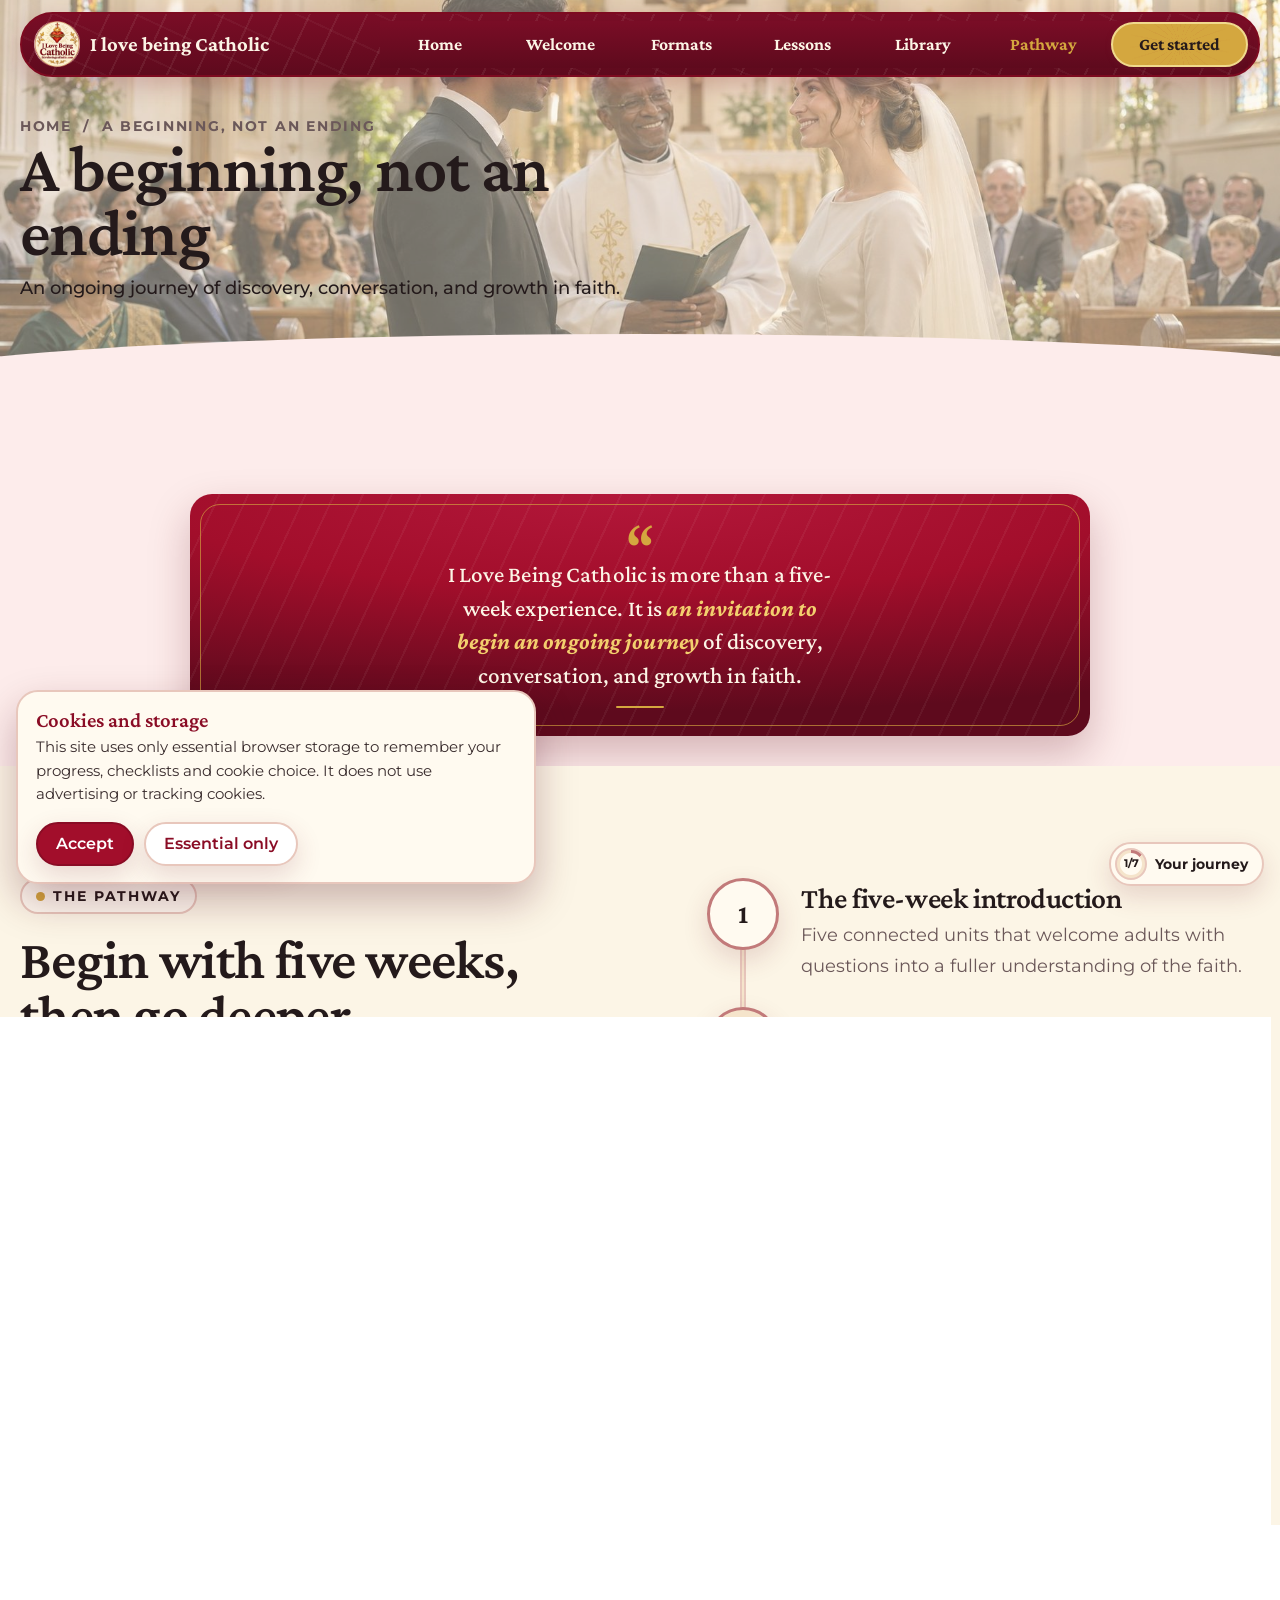
==== commit ed6c35c1: "Shrink Pathway pull-quote box Reduce padding, quote-mark size, text size, and rule width/margin on t" ====
--- a/beginning.html
+++ b/beginning.html
@@ -4,7 +4,7 @@
 <meta property="og:title" content="A beginning, not an ending — I love being Catholic"><meta property="og:description" content="Beyond the five-week introduction: five twelve-week studies, two ready now and three scheduled by October 1, 2027."><meta property="og:type" content="website">
 <link rel="icon" type="image/png" href="assets/img/favicon.png"><link rel="apple-touch-icon" href="assets/img/apple-touch-icon.png">
 <link rel="preload" href="assets/fonts/crimson-pro-latin-wght-normal.woff2" as="font" type="font/woff2" crossorigin>
-<link rel="stylesheet" href="assets/css/style.css?v=1795542700"></head><body>
+<link rel="stylesheet" href="assets/css/style.css?v=1795542954"></head><body>
 <a class="skip" href="#main">Skip to content</a><div class="progress" aria-hidden="true"></div>
 <header class="header"><div class="bar">
 <a class="brand" href="index.html" aria-label="I love being Catholic — home"><img src="assets/img/seal-512.png" alt="" width="46" height="46"><b>I love being Catholic</b></a>
@@ -54,5 +54,5 @@
 <div class="ck-btns"><button type="button" class="btn small" data-ck="all">Accept</button><button type="button" class="btn light small" data-ck="essential">Essential only</button></div></div>
 <a class="to-next" href="invitation.html" aria-label="Next page"><span class="nx-t">Next</span><svg viewBox="0 0 24 24" width="18" height="18" fill="none" stroke="currentColor" stroke-width="2.4" stroke-linecap="round" stroke-linejoin="round" aria-hidden="true"><path d="M5 12h14M13 6l6 6-6 6"/></svg></a>
 <button class="to-top" aria-label="Back to top"><svg viewBox="0 0 24 24" fill="none" stroke="currentColor" stroke-width="2.4" stroke-linecap="round" stroke-linejoin="round" aria-hidden="true"><path d="M12 19V5M6 11l6-6 6 6"/></svg></button>
-<script src="assets/js/main.js?v=1795542700"></script>
-<script src="assets/js/admin.js?v=1795542700" defer></script></body></html>+<script src="assets/js/main.js?v=1795542954"></script>
+<script src="assets/js/admin.js?v=1795542954" defer></script></body></html>
--- a/assets/css/style.css
+++ b/assets/css/style.css
@@ -1161,3 +1161,9 @@
 /* Round 21: the mobile drawer's active-page text was maroon-on-maroon (same color as
    the drawer background) and unreadable; match the desktop gold so it's visible against
    the maroon drawer */
+
+/* Round 22: shrink the Pathway pull-quote box — it was overly large/dominant */
+.pullquote{padding:clamp(22px,3.2vw,34px) clamp(20px,4vw,44px) clamp(20px,2.6vw,28px);border-radius:22px}
+.pq-mark{font-size:3rem;margin-bottom:6px}
+.pullquote blockquote{max-width:30ch;font-size:clamp(1rem,1.8vw,1.3rem)}
+.pq-rule{width:48px;height:2px;margin:14px auto 0}
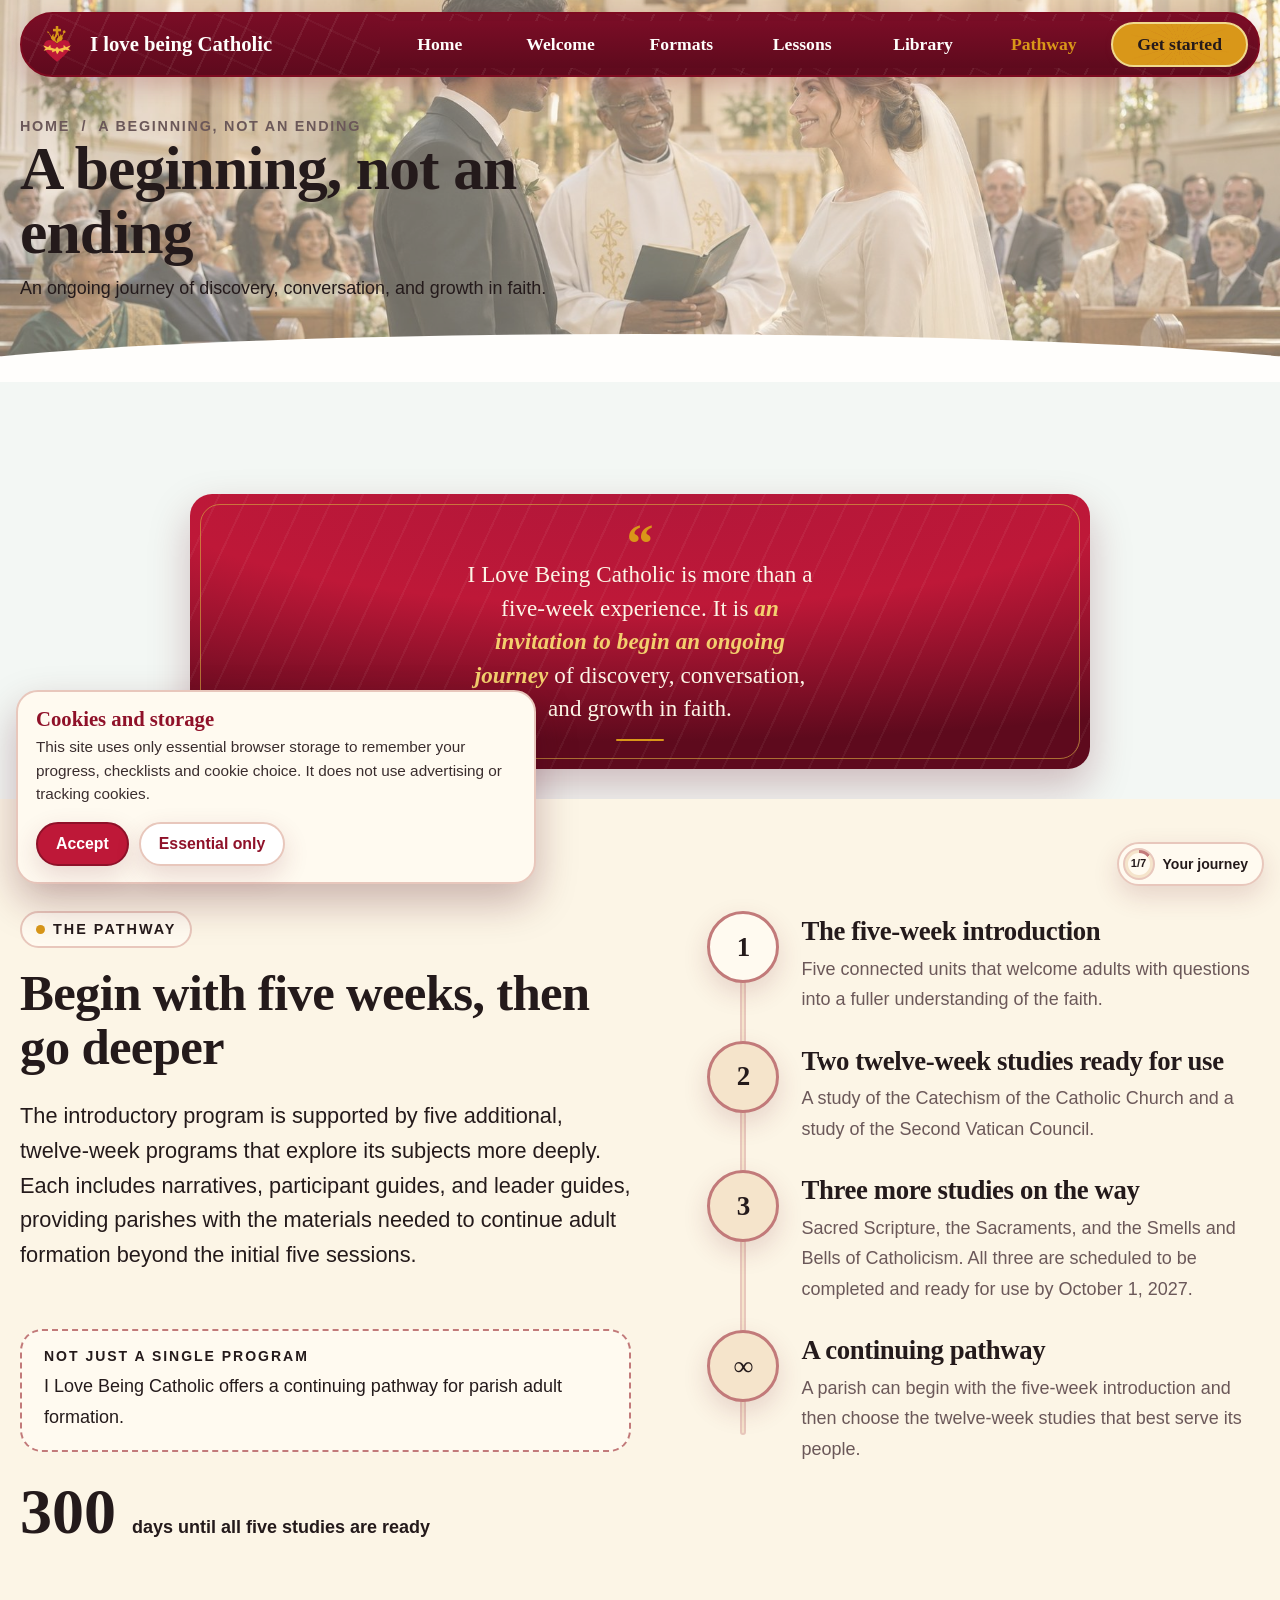
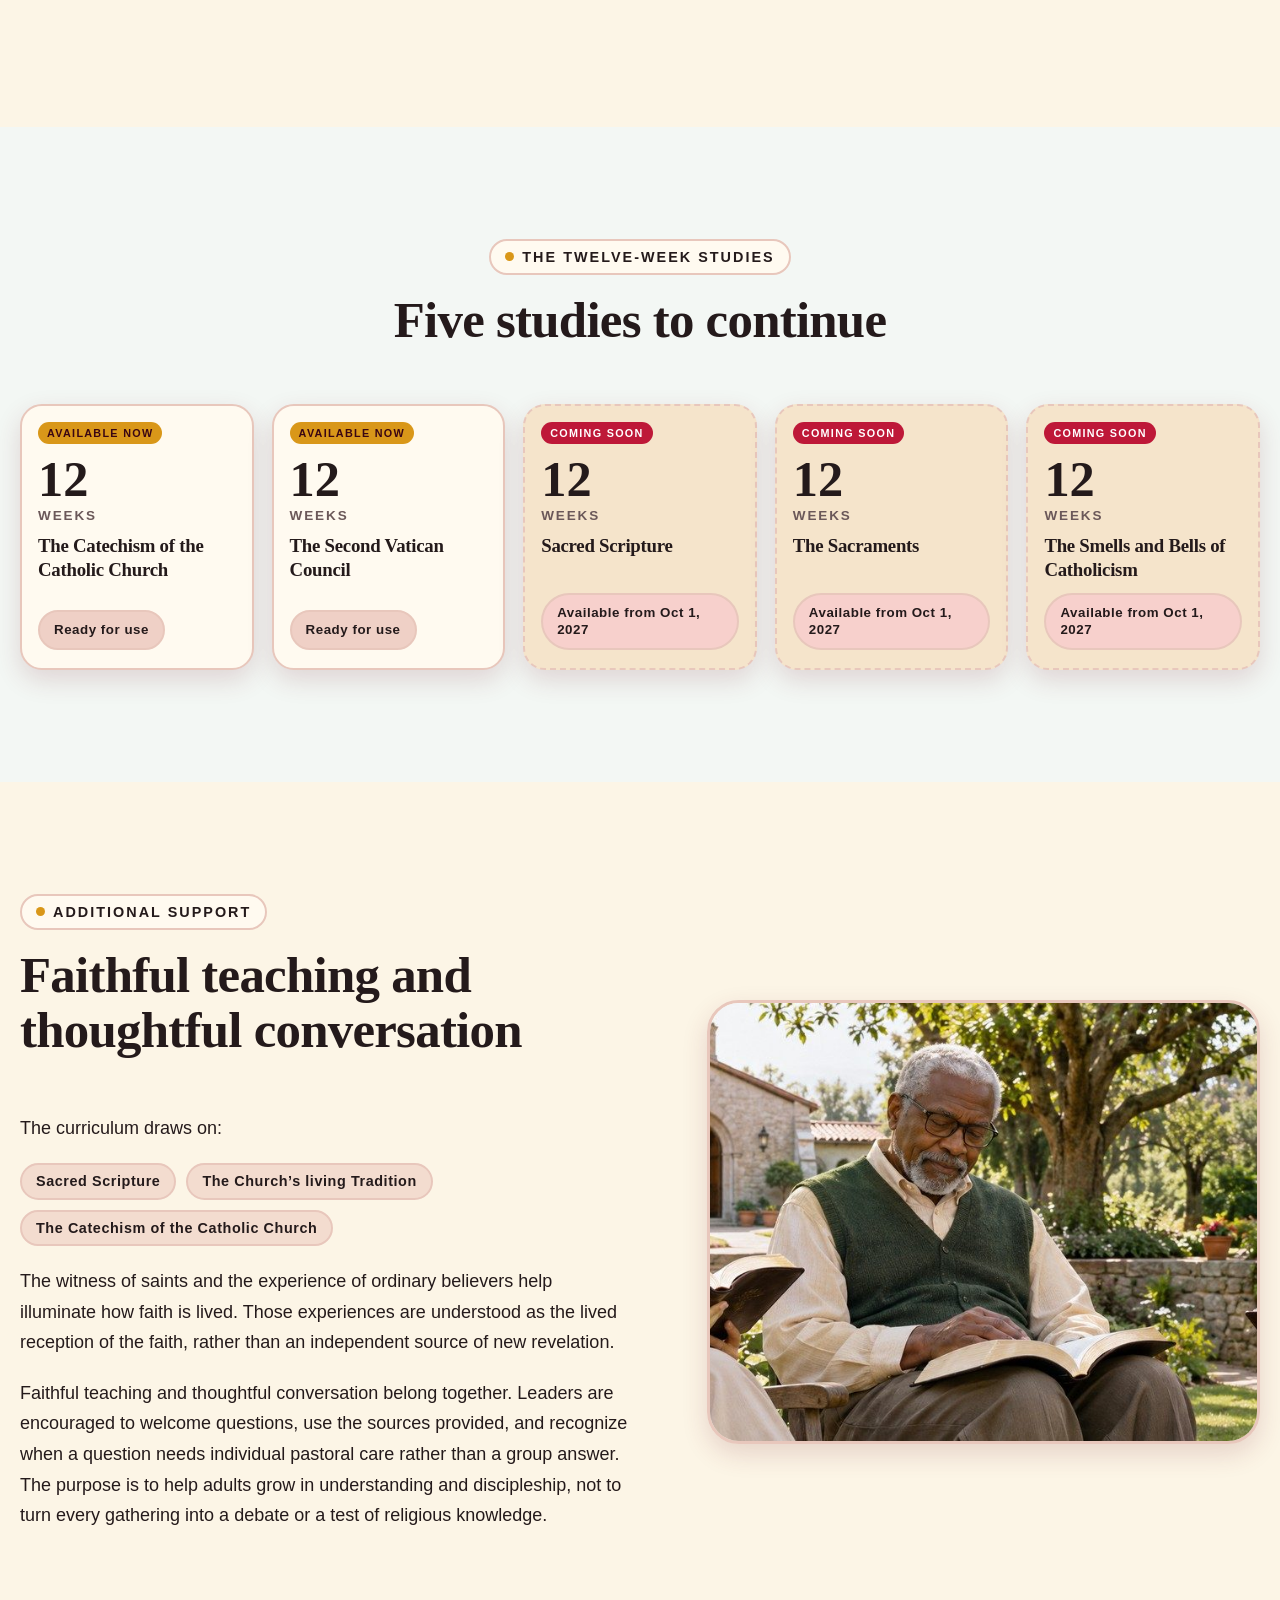
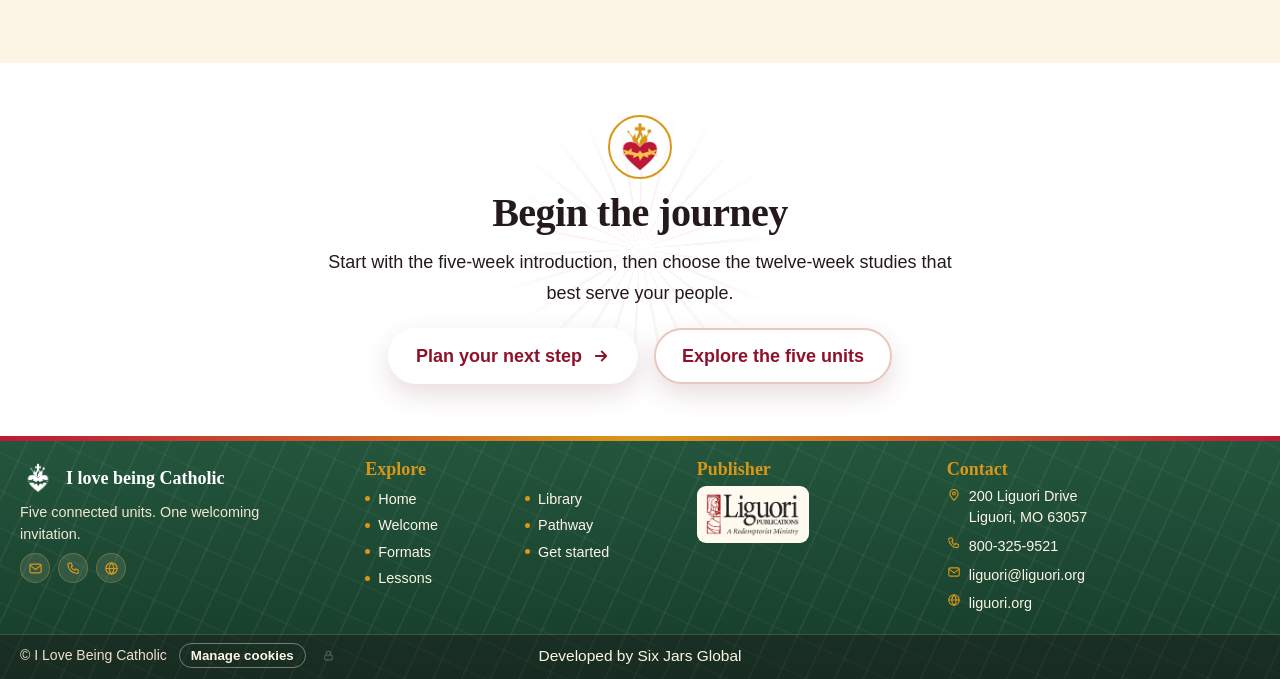
==== commit 793ddfa7: "Retheme to the official Heritage Brand Kit, Edition 04 Swap in the official Liguori Publications bra" ====
--- a/beginning.html
+++ b/beginning.html
@@ -4,10 +4,10 @@
 <meta property="og:title" content="A beginning, not an ending — I love being Catholic"><meta property="og:description" content="Beyond the five-week introduction: five twelve-week studies, two ready now and three scheduled by October 1, 2027."><meta property="og:type" content="website">
 <link rel="icon" type="image/png" href="assets/img/favicon.png"><link rel="apple-touch-icon" href="assets/img/apple-touch-icon.png">
 <link rel="preload" href="assets/fonts/crimson-pro-latin-wght-normal.woff2" as="font" type="font/woff2" crossorigin>
-<link rel="stylesheet" href="assets/css/style.css?v=1795542954"></head><body>
+<link rel="stylesheet" href="assets/css/style.css?v=1795705934"></head><body>
 <a class="skip" href="#main">Skip to content</a><div class="progress" aria-hidden="true"></div>
 <header class="header"><div class="bar">
-<a class="brand" href="index.html" aria-label="I love being Catholic — home"><img src="assets/img/seal-512.png" alt="" width="46" height="46"><b>I love being Catholic</b></a>
+<a class="brand" href="index.html" aria-label="I love being Catholic — home"><img src="assets/img/sacred-heart-color-sq.png" alt="" width="46" height="46"><b>I love being Catholic</b></a>
 <button class="burger" aria-label="Menu" aria-expanded="false" aria-controls="nav"><span></span><span></span><span></span></button>
 <nav class="nav" id="nav" aria-label="Main"><ul><li><a href="index.html">Home</a></li><li><a href="invitation.html">Welcome</a></li><li><a href="settings.html">Formats</a></li><li><a href="units.html">Lessons</a></li><li><a href="resources.html">Library</a></li><li><a href="beginning.html" aria-current="page">Pathway</a></li><li><a class="cta" href="get-started.html">Get started</a></li></ul></nav>
 </div></header>
@@ -28,13 +28,13 @@
 <div style="display:flex;gap:10px;flex-wrap:wrap;margin-bottom:20px" data-reveal><span class="sticker gold">Sacred Scripture</span><span class="sticker gold">The Church’s living Tradition</span><span class="sticker gold">The Catechism of the Catholic Church</span></div>
 <p data-reveal>The witness of saints and the experience of ordinary believers help illuminate how faith is lived. Those experiences are understood as the lived reception of the faith, rather than an independent source of new revelation.</p>
 <p data-reveal>Faithful teaching and thoughtful conversation belong together. Leaders are encouraged to welcome questions, use the sources provided, and recognize when a question needs individual pastoral care rather than a group answer. The purpose is to help adults grow in understanding and discipleship, not to turn every gathering into a debate or a test of religious knowledge.</p></div></div></section>
-<section class="cta on-ink"><div class="wrap"><img class="s" src="assets/img/seal-512.png" alt="" width="110" height="110" data-reveal="zoom">
+<section class="cta on-ink"><div class="wrap"><img class="s" src="assets/img/sacred-heart-color-sq.png" alt="" width="110" height="110" data-reveal="zoom">
 <h2 data-reveal>Begin the journey</h2><p data-reveal style="--d:.1s">Start with the five-week introduction, then choose the twelve-week studies that best serve your people.</p>
 <div class="btns" data-reveal style="--d:.2s"><a class="btn gold" href="get-started.html">Plan your next step<svg viewBox="0 0 24 24" fill="none" stroke="currentColor" stroke-width="2.4" stroke-linecap="round" stroke-linejoin="round" aria-hidden="true"><path d="M5 12h14M13 6l6 6-6 6"/></svg></a><a class="btn light" href="units.html">Explore the five units</a></div></div></section>
 </main>
 <footer class="foot"><div class="foot-glow" aria-hidden="true"></div>
 <div class="wrap foot-grid">
-<div class="foot-brand"><div class="fb"><img src="assets/img/seal-512.png" alt="" width="72" height="72"><b>I love being Catholic</b></div>
+<div class="foot-brand"><div class="fb"><img src="assets/img/sacred-heart-white-sq.png" alt="" width="72" height="72"><b>I love being Catholic</b></div>
 <p>Five connected units. One welcoming invitation.</p>
 <div class="foot-ico"><a href="mailto:liguori@liguori.org" aria-label="Email Liguori Publications"><svg viewBox="0 0 24 24" fill="none" stroke="currentColor" stroke-width="1.9" stroke-linecap="round" stroke-linejoin="round" aria-hidden="true"><rect x="3" y="5" width="18" height="14" rx="2.5"/><path d="m3.5 7 8.5 6.5L20.5 7"/></svg></a><a href="tel:+18003259521" aria-label="Call Liguori Publications"><svg viewBox="0 0 24 24" fill="none" stroke="currentColor" stroke-width="1.9" stroke-linecap="round" stroke-linejoin="round" aria-hidden="true"><path d="M5 3.5h3.5l1.8 4.5-2.2 1.4a11 11 0 0 0 5.5 5.5l1.4-2.2 4.5 1.8V18a2 2 0 0 1-2 2A15 15 0 0 1 3 5.5a2 2 0 0 1 2-2z"/></svg></a><a href="https://www.liguori.org" target="_blank" rel="noopener" aria-label="Visit liguori.org"><svg viewBox="0 0 24 24" fill="none" stroke="currentColor" stroke-width="1.9" stroke-linecap="round" stroke-linejoin="round" aria-hidden="true"><circle cx="12" cy="12" r="9"/><path d="M3 12h18M12 3c2.6 2.6 3.8 5.6 3.8 9S14.6 18.4 12 21c-2.6-2.6-3.8-5.6-3.8-9S9.4 5.6 12 3z"/></svg></a></div></div>
 <div><h4>Explore</h4><ul class="foot-list"><li><a href="index.html">Home</a></li><li><a href="invitation.html">Welcome</a></li><li><a href="settings.html">Formats</a></li><li><a href="units.html">Lessons</a></li><li><a href="resources.html">Library</a></li><li><a href="beginning.html">Pathway</a></li><li><a href="get-started.html">Get started</a></li></ul></div>
@@ -54,5 +54,5 @@
 <div class="ck-btns"><button type="button" class="btn small" data-ck="all">Accept</button><button type="button" class="btn light small" data-ck="essential">Essential only</button></div></div>
 <a class="to-next" href="invitation.html" aria-label="Next page"><span class="nx-t">Next</span><svg viewBox="0 0 24 24" width="18" height="18" fill="none" stroke="currentColor" stroke-width="2.4" stroke-linecap="round" stroke-linejoin="round" aria-hidden="true"><path d="M5 12h14M13 6l6 6-6 6"/></svg></a>
 <button class="to-top" aria-label="Back to top"><svg viewBox="0 0 24 24" fill="none" stroke="currentColor" stroke-width="2.4" stroke-linecap="round" stroke-linejoin="round" aria-hidden="true"><path d="M12 19V5M6 11l6-6 6 6"/></svg></button>
-<script src="assets/js/main.js?v=1795542954"></script>
-<script src="assets/js/admin.js?v=1795542954" defer></script></body></html>+<script src="assets/js/main.js?v=1795705934"></script>
+<script src="assets/js/admin.js?v=1795705934" defer></script></body></html>
--- a/assets/css/style.css
+++ b/assets/css/style.css
@@ -1167,3 +1167,34 @@
 .pq-mark{font-size:3rem;margin-bottom:6px}
 .pullquote blockquote{max-width:30ch;font-size:clamp(1rem,1.8vw,1.3rem)}
 .pq-rule{width:48px;height:2px;margin:14px auto 0}
+
+/* ===================================================================
+   Round 23: retheme to the "I Love Being Catholic" Heritage Brand Kit,
+   Edition 04 — crimson / golden yellow / near-white / muted evergreen,
+   Georgia for headlines and Arial for body and screen text, per the
+   brand book. Logos swapped to the official Sacred Heart / wordmark /
+   full-lockup artwork in build2.py. Content and layout are unchanged —
+   only color tokens, type and logo artwork move.
+   =================================================================== */
+:root{
+  --maroon:#be1838;        /* crimson */
+  --maroon-d:#8f1129;      /* crimson, darkened for hovers/borders */
+  --gold-b:#d99719;        /* golden yellow */
+  --cream:#fffefc;         /* near-white */
+  --evergreen:#24563d;     /* muted evergreen */
+  --evergreen-d:#163c2a;   /* muted evergreen, darkened */
+  --bg:#fffefc;
+  --serif:Georgia,'Times New Roman',serif;
+  --sans:Arial,'Helvetica Neue',Helvetica,sans-serif;
+}
+.hero{background:var(--cream)}
+.blob.a,.blob.b{background:#eef3ee;opacity:.7}
+.section.band-w,.on-ink.band-w,.band-w+.cta{background:#f3f7f4}
+
+/* dark "ink" chrome now uses the brand's muted evergreen instead of a second crimson tone */
+.foot{background:linear-gradient(180deg,var(--evergreen) 0%,var(--evergreen-d) 100%)}
+
+/* Sacred Heart badges in circular/square UI slots: contain, don't stretch the portrait artwork */
+.brand img,.foot-brand .fb img,.cta img.s,.stage .seal img{object-fit:contain;background:transparent}
+.stage .seal{background:var(--cream);border-color:var(--gold-b)}
+.cta img.s{border-color:var(--gold-b)}
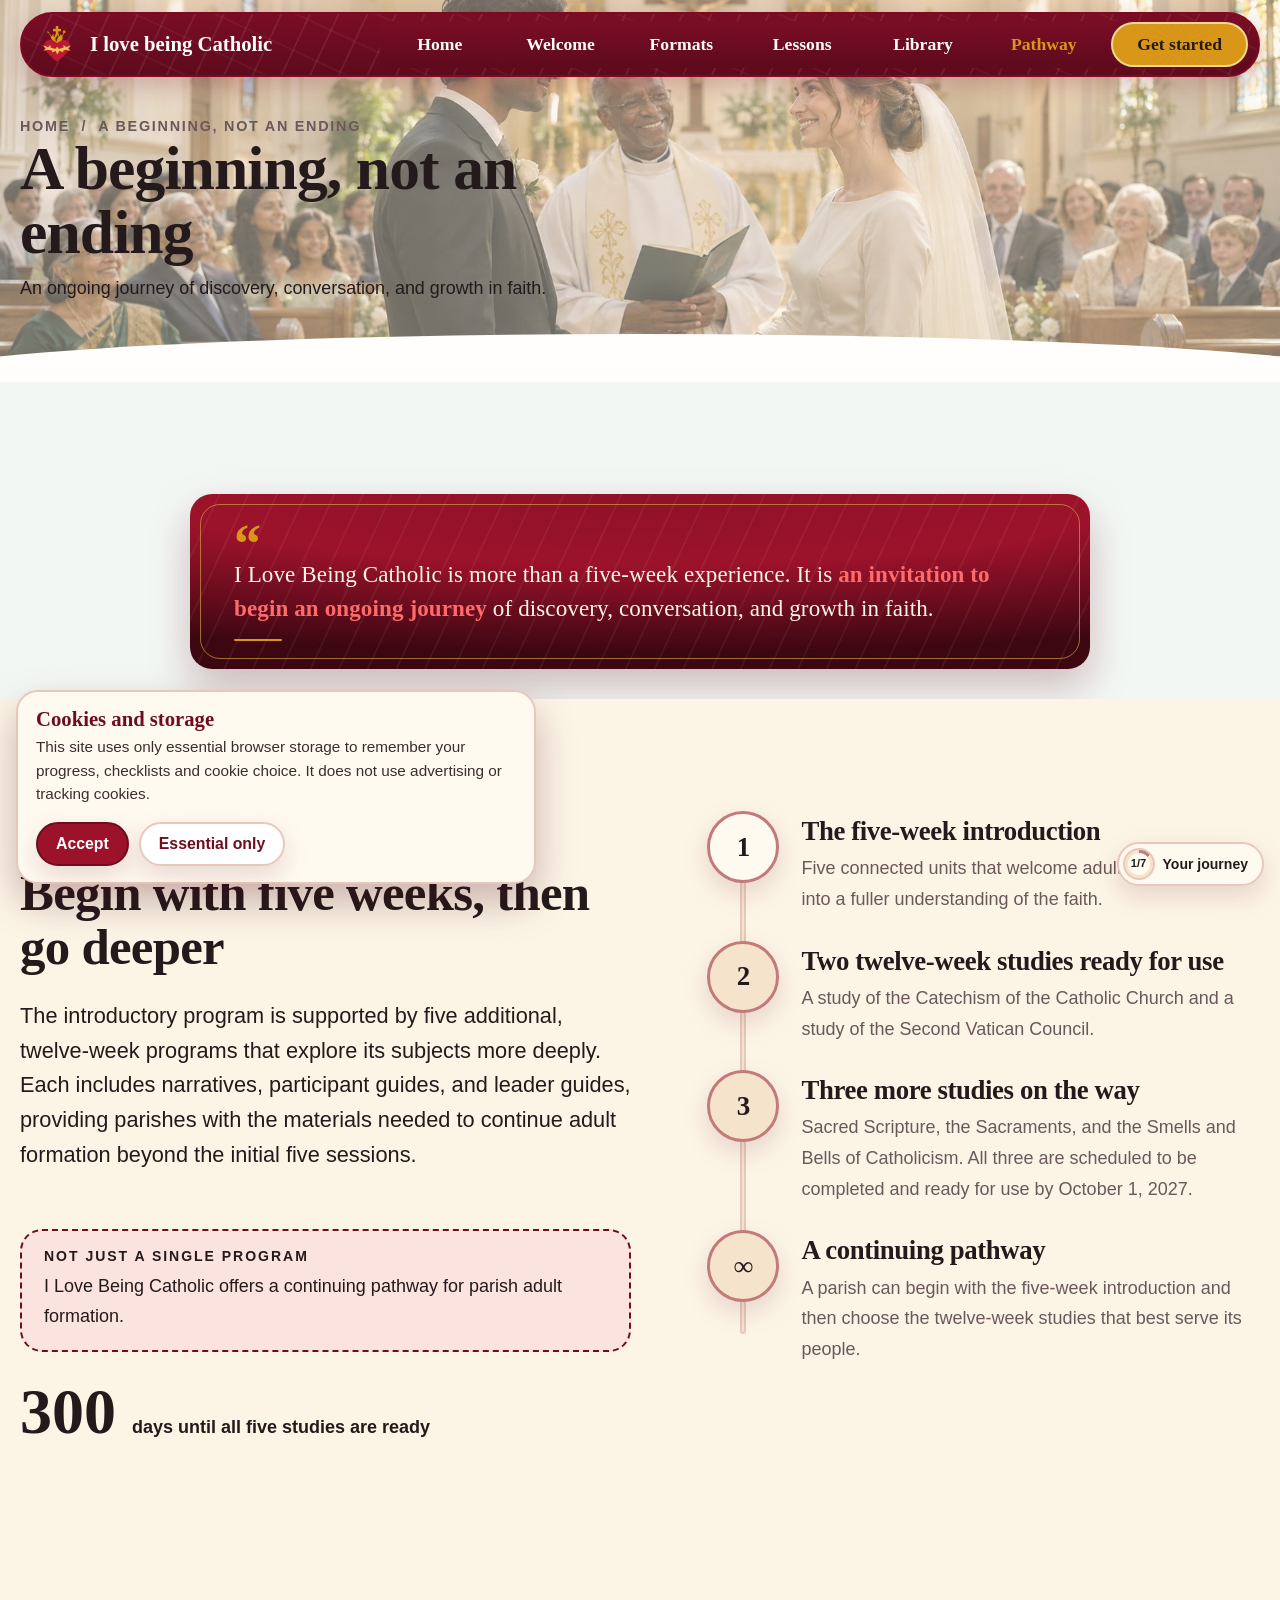
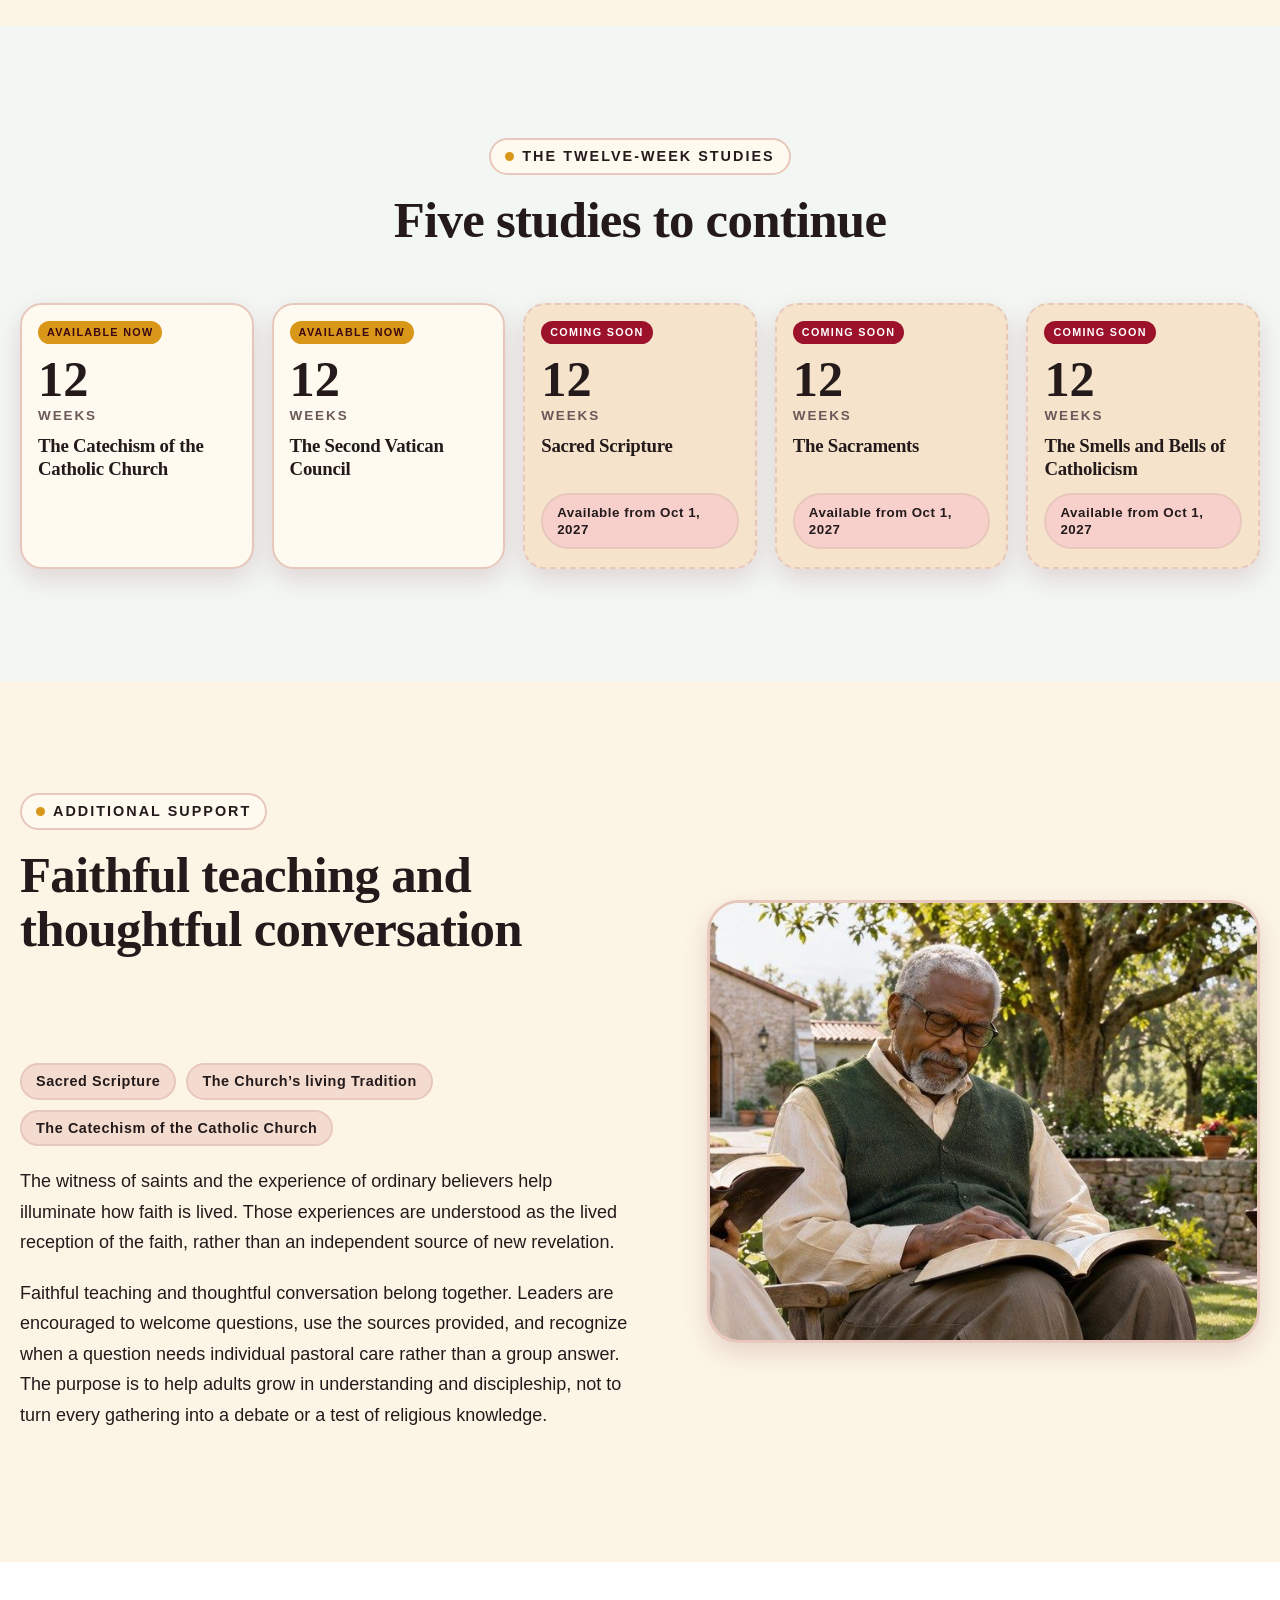
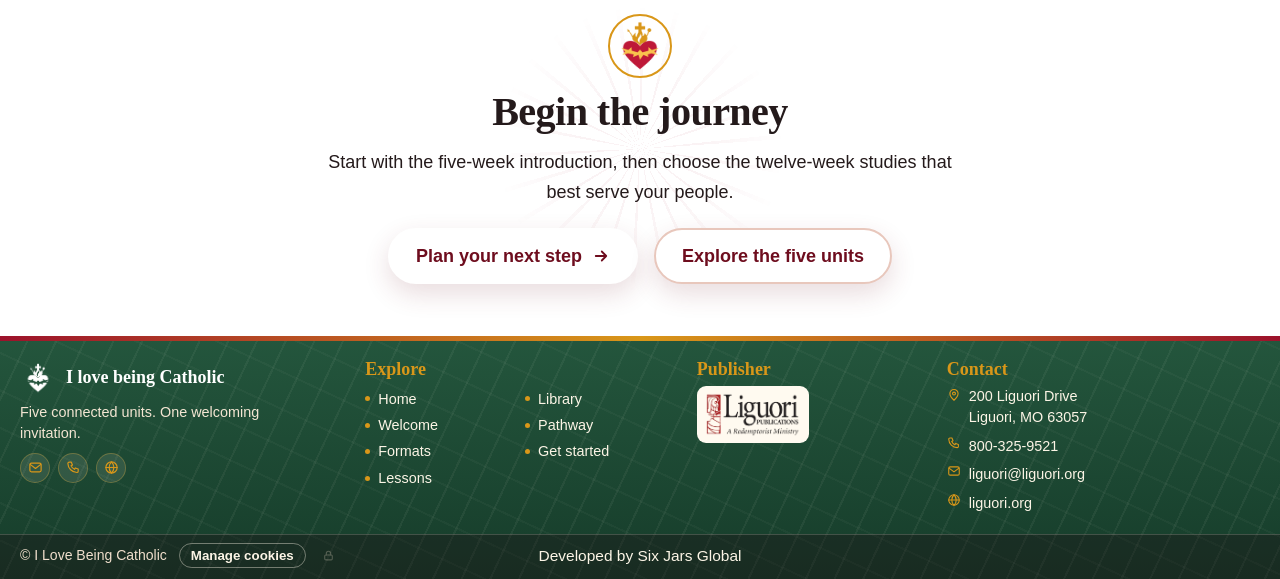
==== commit b1c79394: "Round 24: post-retheme polish pass - Darken the brand red across the site - Pull-quote: straight (no" ====
--- a/beginning.html
+++ b/beginning.html
@@ -4,7 +4,7 @@
 <meta property="og:title" content="A beginning, not an ending — I love being Catholic"><meta property="og:description" content="Beyond the five-week introduction: five twelve-week studies, two ready now and three scheduled by October 1, 2027."><meta property="og:type" content="website">
 <link rel="icon" type="image/png" href="assets/img/favicon.png"><link rel="apple-touch-icon" href="assets/img/apple-touch-icon.png">
 <link rel="preload" href="assets/fonts/crimson-pro-latin-wght-normal.woff2" as="font" type="font/woff2" crossorigin>
-<link rel="stylesheet" href="assets/css/style.css?v=1795705934"></head><body>
+<link rel="stylesheet" href="assets/css/style.css?v=1795711039"></head><body>
 <a class="skip" href="#main">Skip to content</a><div class="progress" aria-hidden="true"></div>
 <header class="header"><div class="bar">
 <a class="brand" href="index.html" aria-label="I love being Catholic — home"><img src="assets/img/sacred-heart-color-sq.png" alt="" width="46" height="46"><b>I love being Catholic</b></a>
@@ -20,7 +20,7 @@
 <div class="callout" data-reveal><b>Not just a single program</b>I Love Being Catholic offers a continuing pathway for parish adult formation.</div>
 <p class="count" style="margin-top:28px;color:var(--ink)" data-reveal><span data-countdown="2027-10-01">0</span> <small style="font:600 1rem var(--sans)">days until all five studies are ready</small></p></div>
 <div><div class="path"><div class="path-line" aria-hidden="true"><i></i></div><div class="pstep" data-reveal><div class="pin ">1</div><div><h3>The five-week introduction</h3><p>Five connected units that welcome adults with questions into a fuller understanding of the faith.</p></div></div><div class="pstep" data-reveal><div class="pin ready">2</div><div><h3>Two twelve-week studies ready for use</h3><p>A study of the Catechism of the Catholic Church and a study of the Second Vatican Council.</p></div></div><div class="pstep" data-reveal><div class="pin dev">3</div><div><h3>Three more studies on the way</h3><p>Sacred Scripture, the Sacraments, and the Smells and Bells of Catholicism. All three are scheduled to be completed and ready for use by October 1, 2027.</p></div></div><div class="pstep" data-reveal><div class="pin ready">∞</div><div><h3>A continuing pathway</h3><p>A parish can begin with the five-week introduction and then choose the twelve-week studies that best serve its people.</p></div></div></div></div></div></section>
-<section class="section band-w acc1"><div class="wrap"><div class="sec-head center"><span class="eyebrow" data-reveal>The twelve-week studies</span><h2 data-reveal style="--d:.05s">Five studies to continue</h2></div><div class="studies"><div class="study " data-reveal style="--d:0.00s"><div class="w">12<small>weeks</small></div><h4>The Catechism of the Catholic Church</h4><span class="sticker gold">Ready for use</span></div><div class="study " data-reveal style="--d:0.08s"><div class="w">12<small>weeks</small></div><h4>The Second Vatican Council</h4><span class="sticker gold">Ready for use</span></div><div class="study dev" data-reveal style="--d:0.16s"><div class="w">12<small>weeks</small></div><h4>Sacred Scripture</h4><span class="sticker ">Available from Oct 1, 2027</span></div><div class="study dev" data-reveal style="--d:0.24s"><div class="w">12<small>weeks</small></div><h4>The Sacraments</h4><span class="sticker ">Available from Oct 1, 2027</span></div><div class="study dev" data-reveal style="--d:0.32s"><div class="w">12<small>weeks</small></div><h4>The Smells and Bells of Catholicism</h4><span class="sticker ">Available from Oct 1, 2027</span></div></div></div></section>
+<section class="section band-w acc1"><div class="wrap"><div class="sec-head center"><span class="eyebrow" data-reveal>The twelve-week studies</span><h2 data-reveal style="--d:.05s">Five studies to continue</h2></div><div class="studies"><div class="study " data-reveal style="--d:0.00s"><div class="w">12<small>weeks</small></div><h4>The Catechism of the Catholic Church</h4></div><div class="study " data-reveal style="--d:0.08s"><div class="w">12<small>weeks</small></div><h4>The Second Vatican Council</h4></div><div class="study dev" data-reveal style="--d:0.16s"><div class="w">12<small>weeks</small></div><h4>Sacred Scripture</h4><span class="sticker">Available from Oct 1, 2027</span></div><div class="study dev" data-reveal style="--d:0.24s"><div class="w">12<small>weeks</small></div><h4>The Sacraments</h4><span class="sticker">Available from Oct 1, 2027</span></div><div class="study dev" data-reveal style="--d:0.32s"><div class="w">12<small>weeks</small></div><h4>The Smells and Bells of Catholicism</h4><span class="sticker">Available from Oct 1, 2027</span></div></div></div></section>
 <section class="section band-m acc2"><div class="wrap split rev">
 <div class="photo" style="--rot:-2deg" data-reveal="left"><img src="assets/img/scripture.jpg" alt="Three parishioners reading the Bible in a garden near a chapel" loading="lazy"></div>
 <div><div class="sec-head"><span class="eyebrow" data-reveal>Additional support</span><h2 data-reveal style="--d:.05s">Faithful teaching and thoughtful conversation</h2></div>
@@ -52,7 +52,8 @@
 <div class="cookie" id="cookie" role="dialog" aria-labelledby="ck-t" aria-live="polite" hidden>
 <div><b id="ck-t">Cookies and storage</b><p>This site uses only essential browser storage to remember your progress, checklists and cookie choice. It does not use advertising or tracking cookies.</p></div>
 <div class="ck-btns"><button type="button" class="btn small" data-ck="all">Accept</button><button type="button" class="btn light small" data-ck="essential">Essential only</button></div></div>
+<a class="to-prev" href="index.html" aria-label="Previous page"><svg viewBox="0 0 24 24" fill="none" stroke="currentColor" stroke-width="2.4" stroke-linecap="round" stroke-linejoin="round" aria-hidden="true"><path d="M19 12H5M11 6l-6 6 6 6"/></svg><span class="pv-t">Back</span></a>
 <a class="to-next" href="invitation.html" aria-label="Next page"><span class="nx-t">Next</span><svg viewBox="0 0 24 24" width="18" height="18" fill="none" stroke="currentColor" stroke-width="2.4" stroke-linecap="round" stroke-linejoin="round" aria-hidden="true"><path d="M5 12h14M13 6l6 6-6 6"/></svg></a>
 <button class="to-top" aria-label="Back to top"><svg viewBox="0 0 24 24" fill="none" stroke="currentColor" stroke-width="2.4" stroke-linecap="round" stroke-linejoin="round" aria-hidden="true"><path d="M12 19V5M6 11l6-6 6 6"/></svg></button>
-<script src="assets/js/main.js?v=1795705934"></script>
-<script src="assets/js/admin.js?v=1795705934" defer></script></body></html>+<script src="assets/js/main.js?v=1795711039"></script>
+<script src="assets/js/admin.js?v=1795711039" defer></script></body></html>
--- a/assets/css/style.css
+++ b/assets/css/style.css
@@ -1198,3 +1198,74 @@
 .brand img,.foot-brand .fb img,.cta img.s,.stage .seal img{object-fit:contain;background:transparent}
 .stage .seal{background:var(--cream);border-color:var(--gold-b)}
 .cta img.s{border-color:var(--gold-b)}
+
+/* ===================================================================
+   Round 24: post-retheme polish pass — darker red, pull-quote fixes,
+   friendlier format-card icons, all-red honeycomb, a back button to
+   match the existing next/top buttons, border + no gold ring on the
+   learning-aims connector, full-width Sunday dots, a red callout +
+   cross, de-centered pull-quote, no "Ready for use" pill (now handled
+   in build2.py), equal-height contact columns with a slimmer form
+   button.
+   =================================================================== */
+
+/* 1. Darker red across the whole site (buttons, nav, accents all key off this token) */
+:root{--maroon:#9c122b;--maroon-d:#6e0d1e}
+
+/* 2 & 10. Pull-quote: straight (not italic) red emphasis, text no longer centered */
+.pullquote{text-align:left;background:radial-gradient(120% 90% at 50% 0%,#8f1129 0%,var(--maroon) 45%,#3d0712 100%)}
+.pullquote blockquote{margin:0;max-width:none}
+.pullquote em{font-style:normal;font-weight:800;color:#ff6b6b}
+.pq-rule{margin:14px 0 0}
+
+/* 3. The three format-card icons: varied gradients + a playful hover bounce instead of flat maroon squares */
+.arches .card .ic{border-radius:50%;width:60px;height:60px;box-shadow:0 8px 18px rgba(61,7,18,.3)}
+.arches .card .ic svg{width:30px;height:30px}
+.arches>*:nth-child(1) .ic{background:linear-gradient(145deg,#ff7a59,#c21f3a)}
+.arches>*:nth-child(2) .ic{background:linear-gradient(145deg,#ff4d6d,#8f1129)}
+.arches>*:nth-child(3) .ic{background:linear-gradient(145deg,#ffa15c,#9c122b)}
+@keyframes icWiggle{0%,100%{transform:translateY(0) rotate(0)}50%{transform:translateY(-5px) rotate(-8deg)}}
+@media(hover:hover){.arches .card:hover .ic{animation:icWiggle .6s var(--bounce)}}
+
+/* 4. Honeycomb: drop every gold/white/green panel, replace with four distinct red shades */
+.honey .hex .ic{background:#fff5f2!important;color:var(--maroon-d)}
+.honey .row.a .hexwrap:nth-child(1) .hex,.honey .row.a .hexwrap:nth-child(1) .hex:nth-child(n){background:#7a0f28}
+.honey .row.a .hexwrap:nth-child(1) .hex::before{background:linear-gradient(160deg,#a4203a,#7a0f28)}
+.honey .row.a .hexwrap:nth-child(2) .hex,.honey .row.a .hexwrap:nth-child(2) .hex:nth-child(n){background:#d4243b}
+.honey .row.a .hexwrap:nth-child(2) .hex::before{background:linear-gradient(160deg,#ff6a57,#d4243b)}
+.honey .row.a .hexwrap:nth-child(2) .hex h3{color:#fff}.honey .row.a .hexwrap:nth-child(2) .hex p{color:#fbe9e3}
+.honey .row.b .hexwrap:nth-child(1) .hex{background:#c21f3a}
+.honey .row.b .hexwrap:nth-child(1) .hex::before{background:linear-gradient(160deg,#ef4b5f,#c21f3a)}
+.honey .row.b .hexwrap:nth-child(2) .hex{background:#4b0a1a}
+.honey .row.b .hexwrap:nth-child(2) .hex::before{background:linear-gradient(160deg,#7a0f28,#4b0a1a)}
+
+/* 5. A "back" floating button to match the existing next/top pair */
+.to-prev{position:fixed;z-index:139;right:calc(116px + env(safe-area-inset-right,0px));bottom:calc(70px + env(safe-area-inset-bottom,0px));width:42px;height:42px;border-radius:50%;display:grid;place-items:center;background:var(--paper);color:var(--maroon);border:2px solid var(--edge-soft);box-shadow:0 10px 22px rgba(61,7,18,.18);opacity:0;transform:translateY(10px);pointer-events:none;transition:opacity .3s,transform .3s var(--bounce);text-decoration:none}
+.to-prev.show{opacity:1;transform:none;pointer-events:auto}
+.to-prev svg{width:20px;height:20px}
+.to-prev .pv-t{position:absolute;width:1px;height:1px;overflow:hidden;clip:rect(0 0 0 0);clip-path:inset(50%);white-space:nowrap}
+.to-prev:focus-visible{outline:3px solid var(--gold-b);outline-offset:3px}
+@media(hover:hover){.to-prev:hover{background:#fdeceb}}
+
+/* 6 & 7. Learning-aims connector: swap the thin text glyph for a bold chevron matching the
+   site's other arrows, give the cards a visible border, and drop the gold ring */
+.aims-flow .card{border:2px solid var(--maroon-d);background:#fff}
+.aims-flow .card:not(:last-child)::after{content:"";box-shadow:none}
+.aims-flow .card:not(:last-child)::before{content:"";position:absolute;z-index:2;right:-29px;top:50%;width:11px;height:11px;transform:translateY(-50%) rotate(45deg);border-top:3px solid #fff;border-right:3px solid #fff}
+@media(max-width:860px){.aims-flow .card:not(:last-child)::before{right:auto;left:50%;top:auto;bottom:-32px;transform:translateX(-50%) rotate(135deg)}}
+
+/* 8. Spread the Sunday/Night dot row to fill the width of its paragraph column */
+.sched{justify-content:space-between;width:100%}
+
+/* 9. The dashed "How every unit begins" callout, in a shade of red */
+.callout{background:#fbe3e0;border-color:var(--maroon-d)}
+
+/* The sign-of-the-cross icon, in red */
+.cross-box path{stroke:var(--maroon)}
+
+/* 12 & 13. Contact section: equal-height columns, a little less red / a little more form */
+.contact{align-items:stretch;grid-template-columns:.8fr 1.2fr}
+.contact-card{display:flex;flex-direction:column}
+
+/* 14. A smaller submit button, scoped to the enquiry form only — every other button is untouched */
+.contact form .btn{padding:12px 22px;min-height:42px;font-size:.92rem}
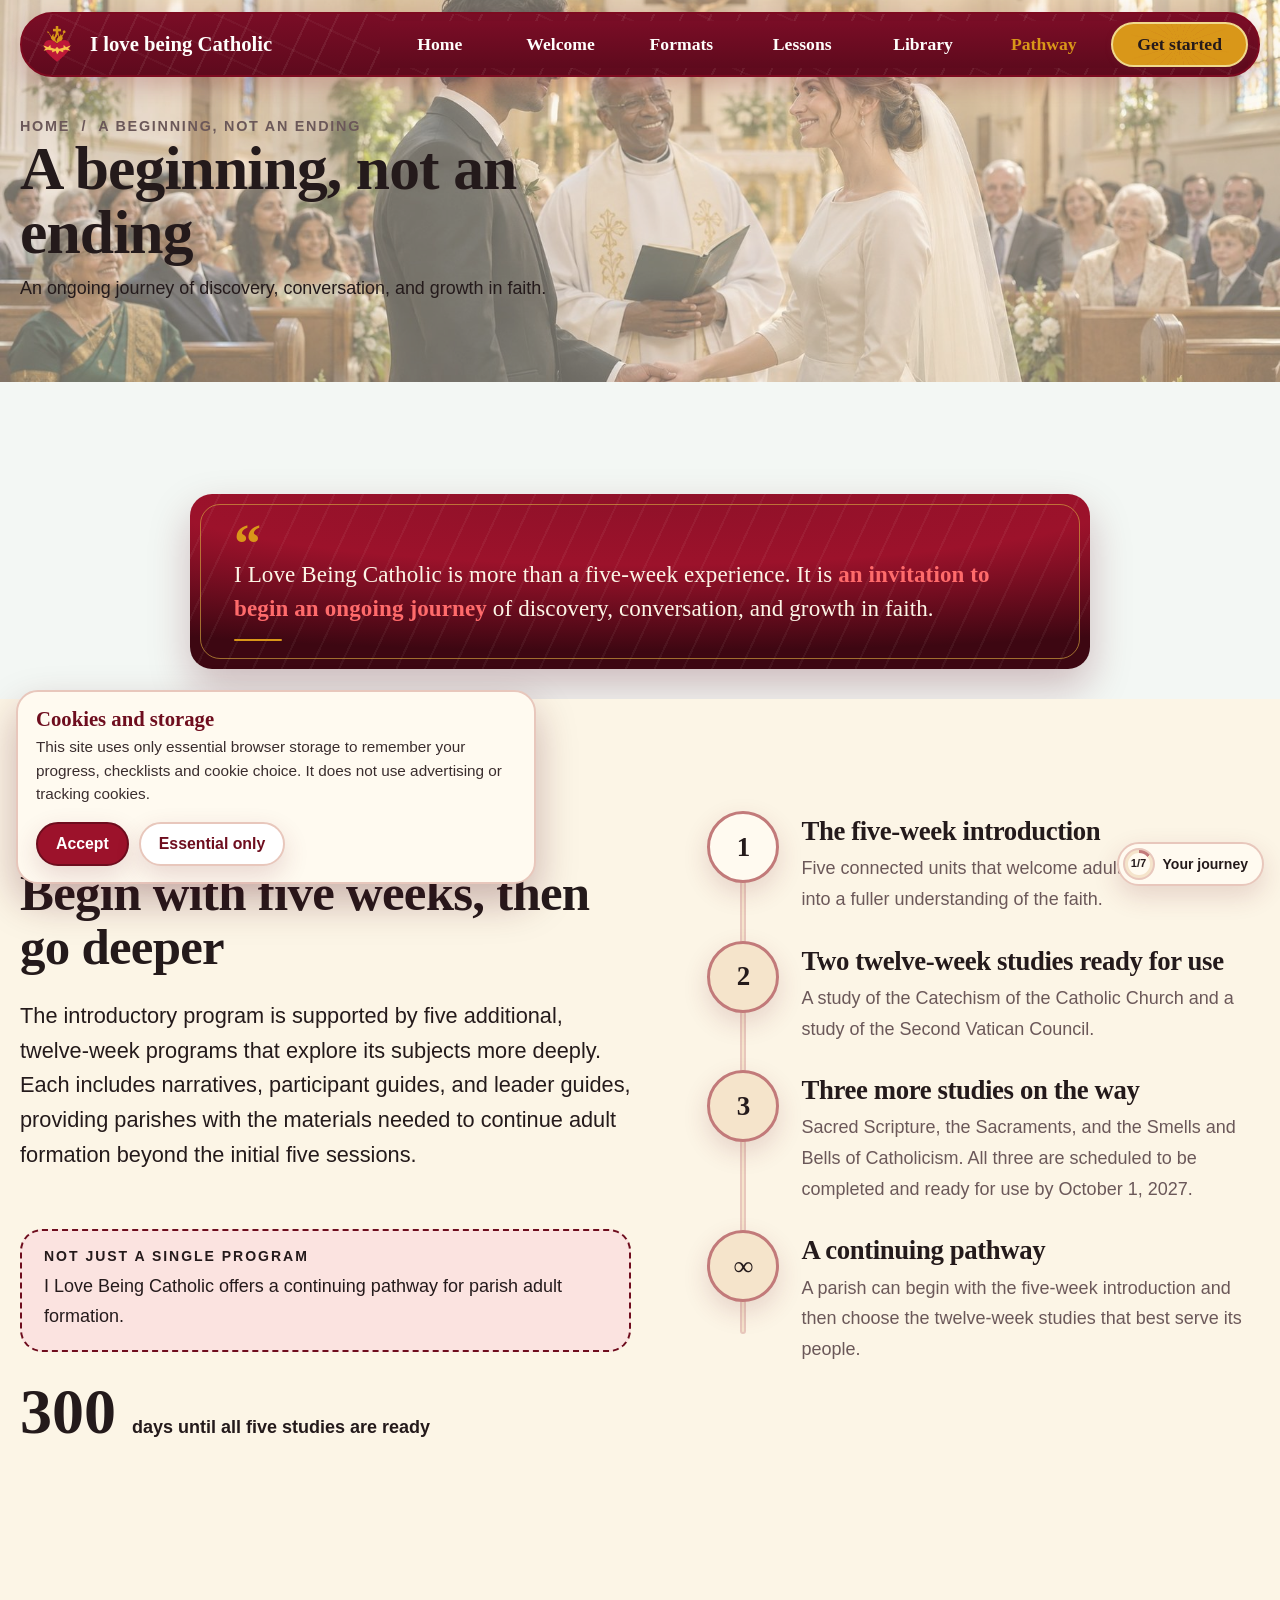
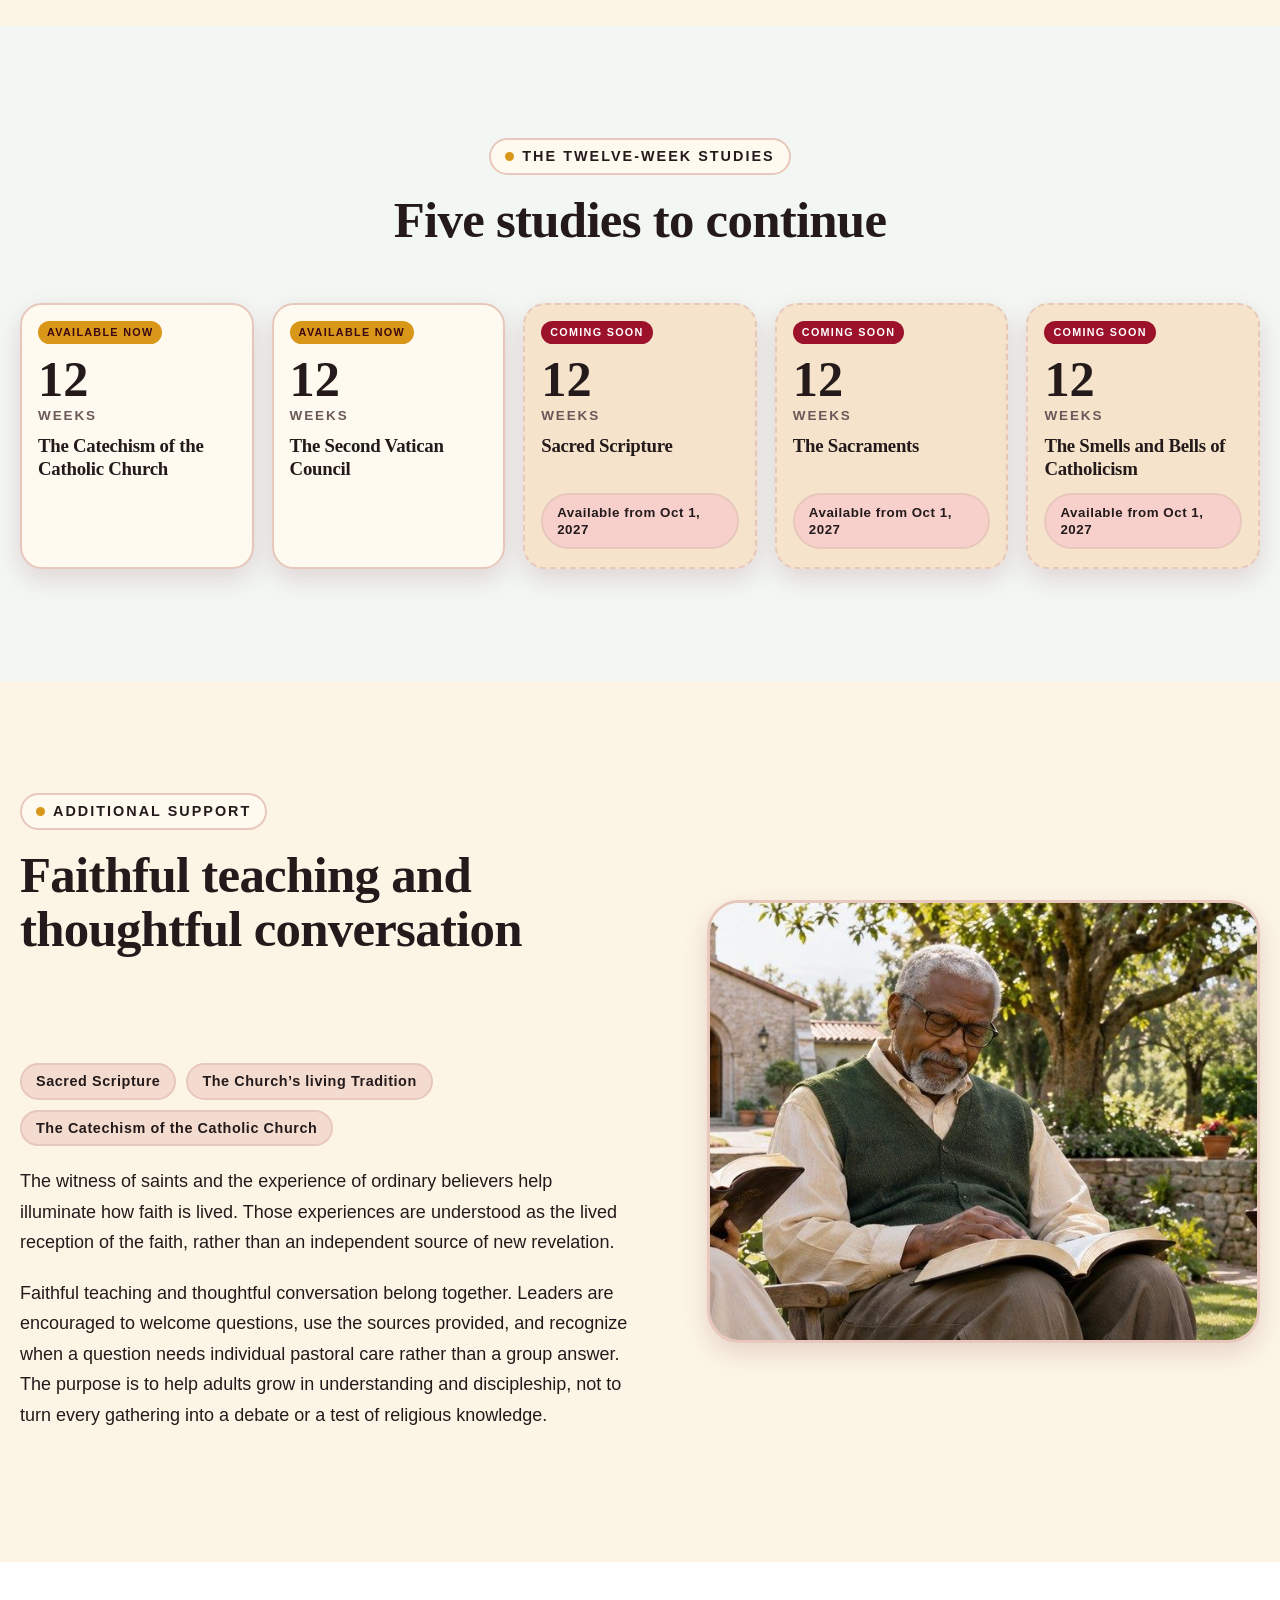
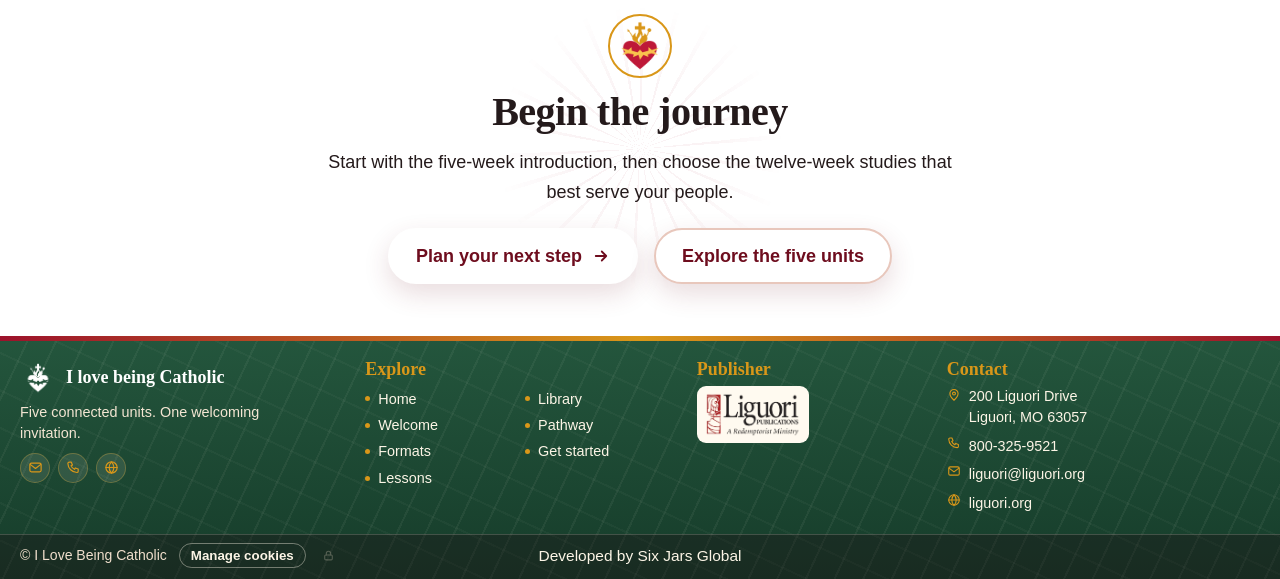
==== commit 71f93a1a: "Round 25: shorten submit button, unify arrow colors, drop connector line and hero curve - Send enqui" ====
--- a/beginning.html
+++ b/beginning.html
@@ -4,7 +4,7 @@
 <meta property="og:title" content="A beginning, not an ending — I love being Catholic"><meta property="og:description" content="Beyond the five-week introduction: five twelve-week studies, two ready now and three scheduled by October 1, 2027."><meta property="og:type" content="website">
 <link rel="icon" type="image/png" href="assets/img/favicon.png"><link rel="apple-touch-icon" href="assets/img/apple-touch-icon.png">
 <link rel="preload" href="assets/fonts/crimson-pro-latin-wght-normal.woff2" as="font" type="font/woff2" crossorigin>
-<link rel="stylesheet" href="assets/css/style.css?v=1795711039"></head><body>
+<link rel="stylesheet" href="assets/css/style.css?v=1795716367"></head><body>
 <a class="skip" href="#main">Skip to content</a><div class="progress" aria-hidden="true"></div>
 <header class="header"><div class="bar">
 <a class="brand" href="index.html" aria-label="I love being Catholic — home"><img src="assets/img/sacred-heart-color-sq.png" alt="" width="46" height="46"><b>I love being Catholic</b></a>
@@ -55,5 +55,5 @@
 <a class="to-prev" href="index.html" aria-label="Previous page"><svg viewBox="0 0 24 24" fill="none" stroke="currentColor" stroke-width="2.4" stroke-linecap="round" stroke-linejoin="round" aria-hidden="true"><path d="M19 12H5M11 6l-6 6 6 6"/></svg><span class="pv-t">Back</span></a>
 <a class="to-next" href="invitation.html" aria-label="Next page"><span class="nx-t">Next</span><svg viewBox="0 0 24 24" width="18" height="18" fill="none" stroke="currentColor" stroke-width="2.4" stroke-linecap="round" stroke-linejoin="round" aria-hidden="true"><path d="M5 12h14M13 6l6 6-6 6"/></svg></a>
 <button class="to-top" aria-label="Back to top"><svg viewBox="0 0 24 24" fill="none" stroke="currentColor" stroke-width="2.4" stroke-linecap="round" stroke-linejoin="round" aria-hidden="true"><path d="M12 19V5M6 11l6-6 6 6"/></svg></button>
-<script src="assets/js/main.js?v=1795711039"></script>
-<script src="assets/js/admin.js?v=1795711039" defer></script></body></html>+<script src="assets/js/main.js?v=1795716367"></script>
+<script src="assets/js/admin.js?v=1795716367" defer></script></body></html>
--- a/assets/css/style.css
+++ b/assets/css/style.css
@@ -1269,3 +1269,22 @@
 
 /* 14. A smaller submit button, scoped to the enquiry form only — every other button is untouched */
 .contact form .btn{padding:12px 22px;min-height:42px;font-size:.92rem}
+
+/* ===================================================================
+   Round 25: four follow-up fixes
+   =================================================================== */
+
+/* The submit button was stretching to the form's full grid width — shrink it to its content */
+.contact form .btn{justify-self:start;width:auto}
+
+/* Make the new "back" button match the maroon/white styling of the next & top buttons,
+   so all three floating arrows read as the same family instead of two colors */
+.to-prev{background:var(--maroon);color:#fff;border:2px solid #fff;box-shadow:0 0 0 2px var(--gold-b),0 10px 22px rgba(61,7,18,.25)}
+@media(hover:hover){.to-prev:hover{background:#7a0d26}}
+
+/* Drop the gradient connector line behind the learning-aims chevrons entirely —
+   it was showing through as a red line right after each arrow */
+.aims-flow::before{display:none}
+
+/* Remove the white curved patch under every page's hero banner */
+.page-hero::after{display:none}
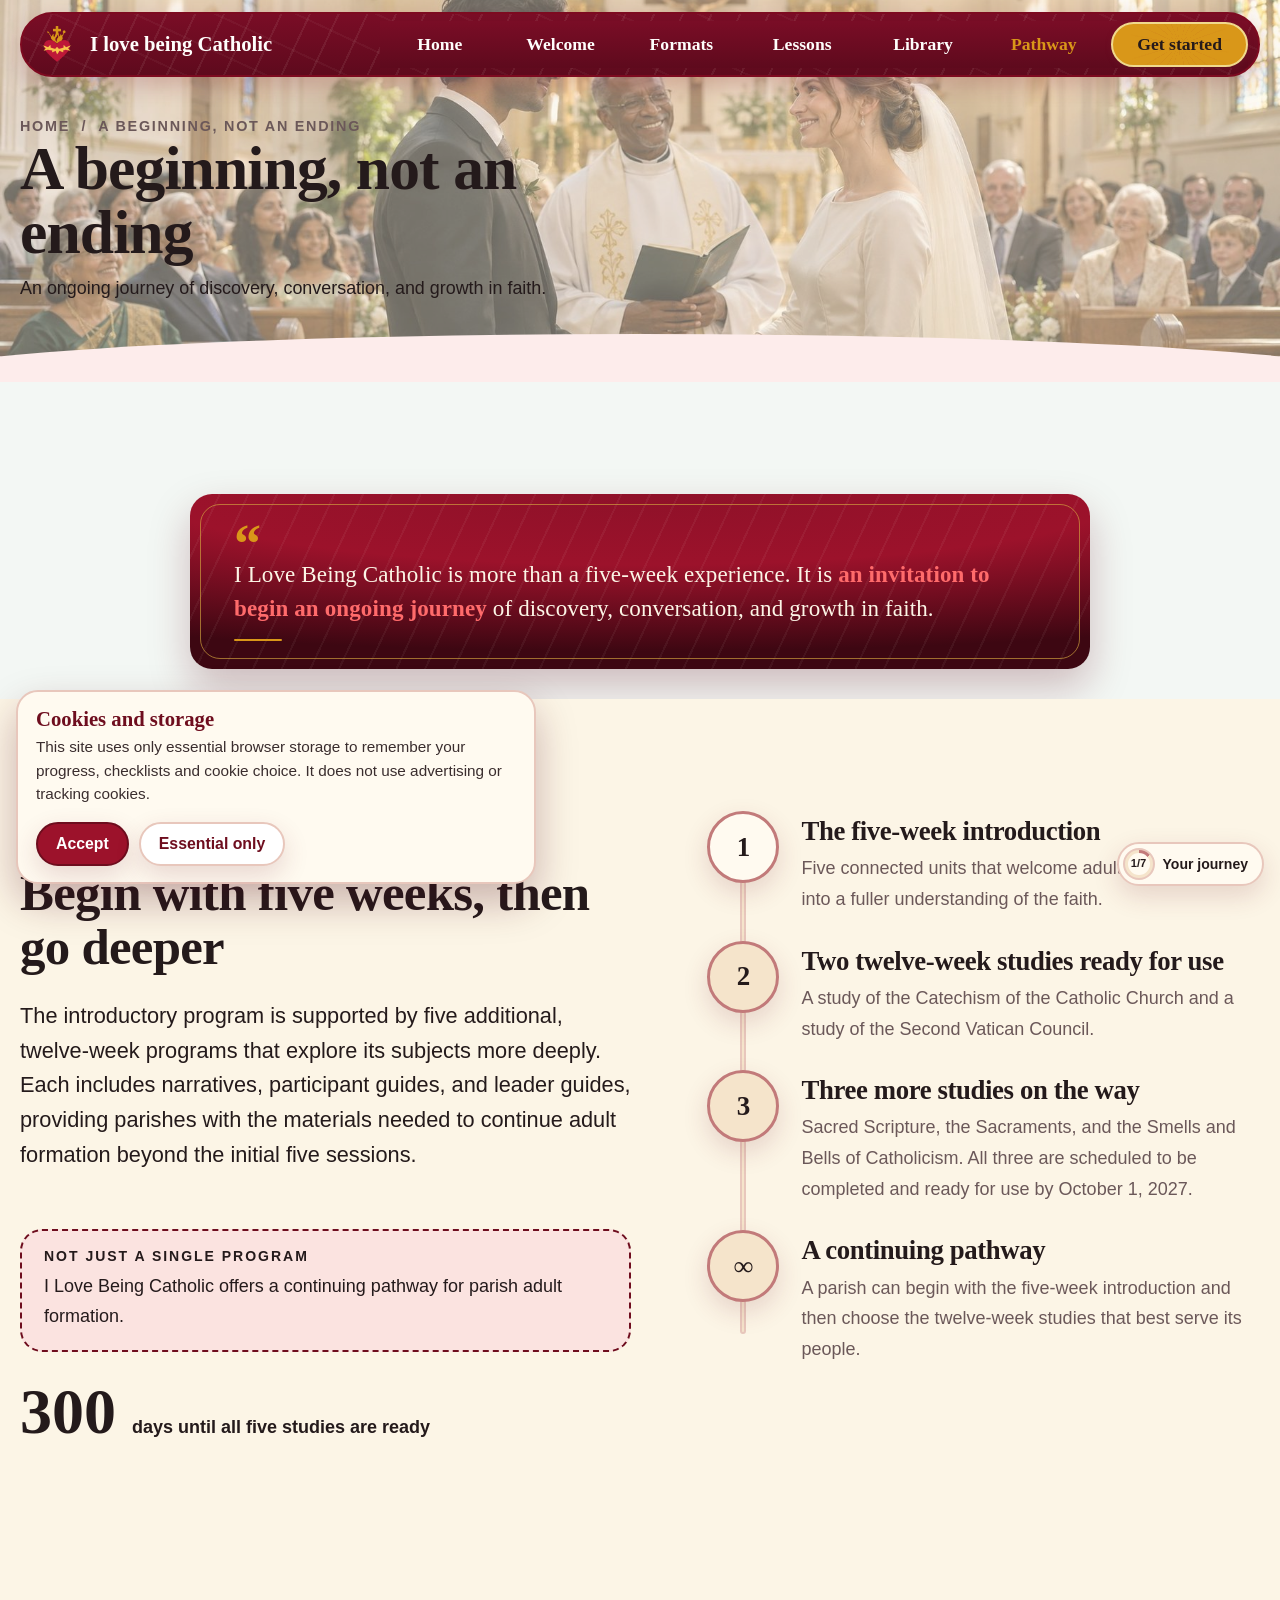
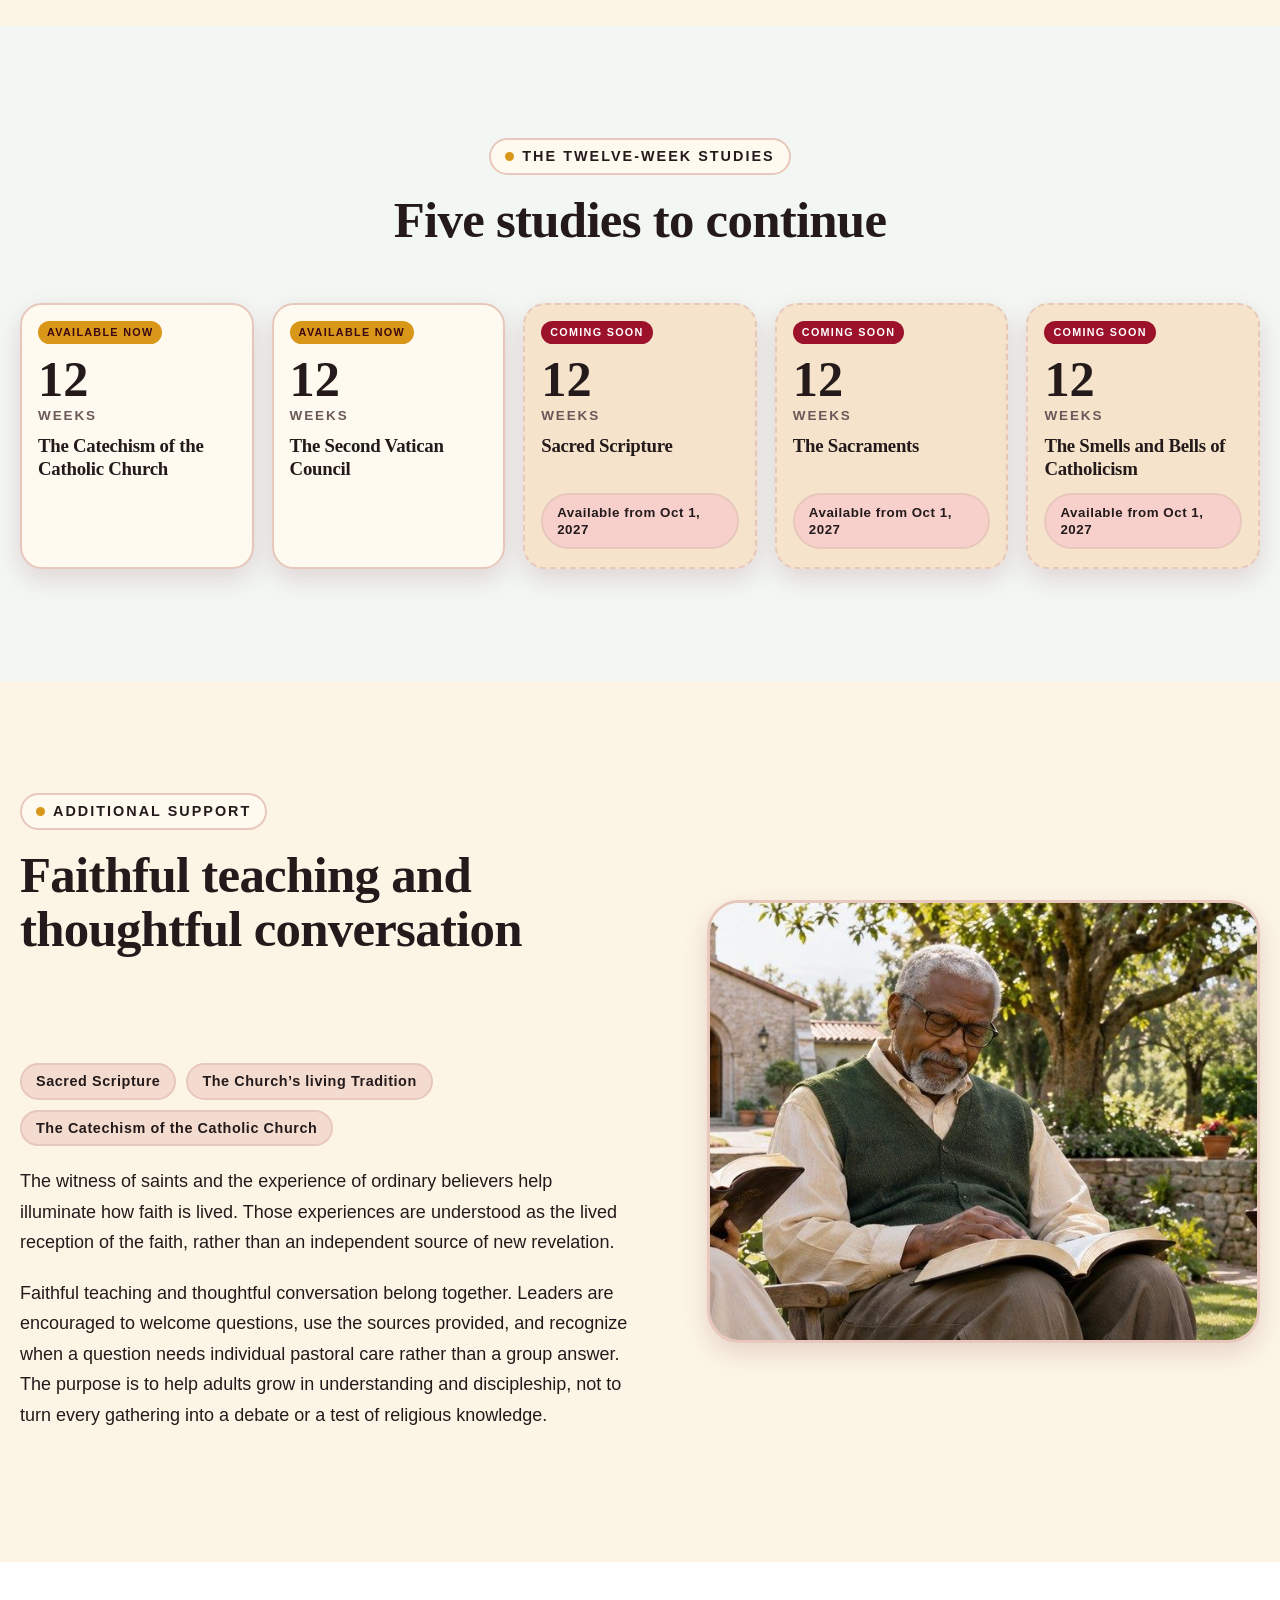
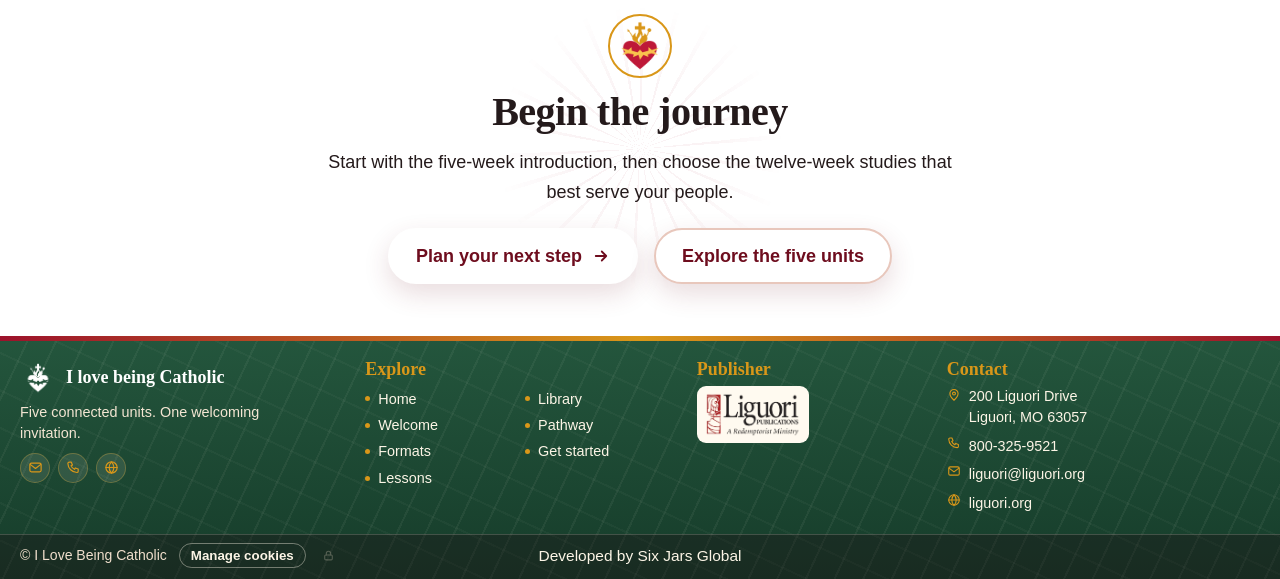
==== commit 1a6ffe50: "Round 26: restore hero curve (fixed color), de-italicize ticker, recenter aims arrows - Bring back t" ====
--- a/beginning.html
+++ b/beginning.html
@@ -4,7 +4,7 @@
 <meta property="og:title" content="A beginning, not an ending — I love being Catholic"><meta property="og:description" content="Beyond the five-week introduction: five twelve-week studies, two ready now and three scheduled by October 1, 2027."><meta property="og:type" content="website">
 <link rel="icon" type="image/png" href="assets/img/favicon.png"><link rel="apple-touch-icon" href="assets/img/apple-touch-icon.png">
 <link rel="preload" href="assets/fonts/crimson-pro-latin-wght-normal.woff2" as="font" type="font/woff2" crossorigin>
-<link rel="stylesheet" href="assets/css/style.css?v=1795716367"></head><body>
+<link rel="stylesheet" href="assets/css/style.css?v=1795716649"></head><body>
 <a class="skip" href="#main">Skip to content</a><div class="progress" aria-hidden="true"></div>
 <header class="header"><div class="bar">
 <a class="brand" href="index.html" aria-label="I love being Catholic — home"><img src="assets/img/sacred-heart-color-sq.png" alt="" width="46" height="46"><b>I love being Catholic</b></a>
@@ -55,5 +55,5 @@
 <a class="to-prev" href="index.html" aria-label="Previous page"><svg viewBox="0 0 24 24" fill="none" stroke="currentColor" stroke-width="2.4" stroke-linecap="round" stroke-linejoin="round" aria-hidden="true"><path d="M19 12H5M11 6l-6 6 6 6"/></svg><span class="pv-t">Back</span></a>
 <a class="to-next" href="invitation.html" aria-label="Next page"><span class="nx-t">Next</span><svg viewBox="0 0 24 24" width="18" height="18" fill="none" stroke="currentColor" stroke-width="2.4" stroke-linecap="round" stroke-linejoin="round" aria-hidden="true"><path d="M5 12h14M13 6l6 6-6 6"/></svg></a>
 <button class="to-top" aria-label="Back to top"><svg viewBox="0 0 24 24" fill="none" stroke="currentColor" stroke-width="2.4" stroke-linecap="round" stroke-linejoin="round" aria-hidden="true"><path d="M12 19V5M6 11l6-6 6 6"/></svg></button>
-<script src="assets/js/main.js?v=1795716367"></script>
-<script src="assets/js/admin.js?v=1795716367" defer></script></body></html>+<script src="assets/js/main.js?v=1795716649"></script>
+<script src="assets/js/admin.js?v=1795716649" defer></script></body></html>
--- a/assets/css/style.css
+++ b/assets/css/style.css
@@ -1288,3 +1288,22 @@
 
 /* Remove the white curved patch under every page's hero banner */
 .page-hero::after{display:none}
+
+/* ===================================================================
+   Round 26: bring the hero curve back (just fix its color), drop the
+   remaining italic in the homepage ticker, and nudge the learning-aims
+   arrows so their visual tip, not just their bounding box, sits centered
+   =================================================================== */
+
+/* The curve itself was fine — it only looked like a stray white patch because it was
+   tied to --bg (now near-white). Pin it to the pink band every inner page lands on
+   right after the hero, so it always blends instead of tracking --bg. */
+.page-hero::after{display:block;background:#fdeceb}
+
+/* Ticker: "I love being Catholic because of <unit>" — drop the italic on the unit name */
+.marquee span{font-style:normal}
+
+/* The chevron's border corners meet off-center, so its visual tip sat closer to the
+   next card than the bounding box suggested — nudge it back toward the true midpoint */
+.aims-flow .card:not(:last-child)::before{right:-23px}
+@media(max-width:860px){.aims-flow .card:not(:last-child)::before{bottom:-27px}}
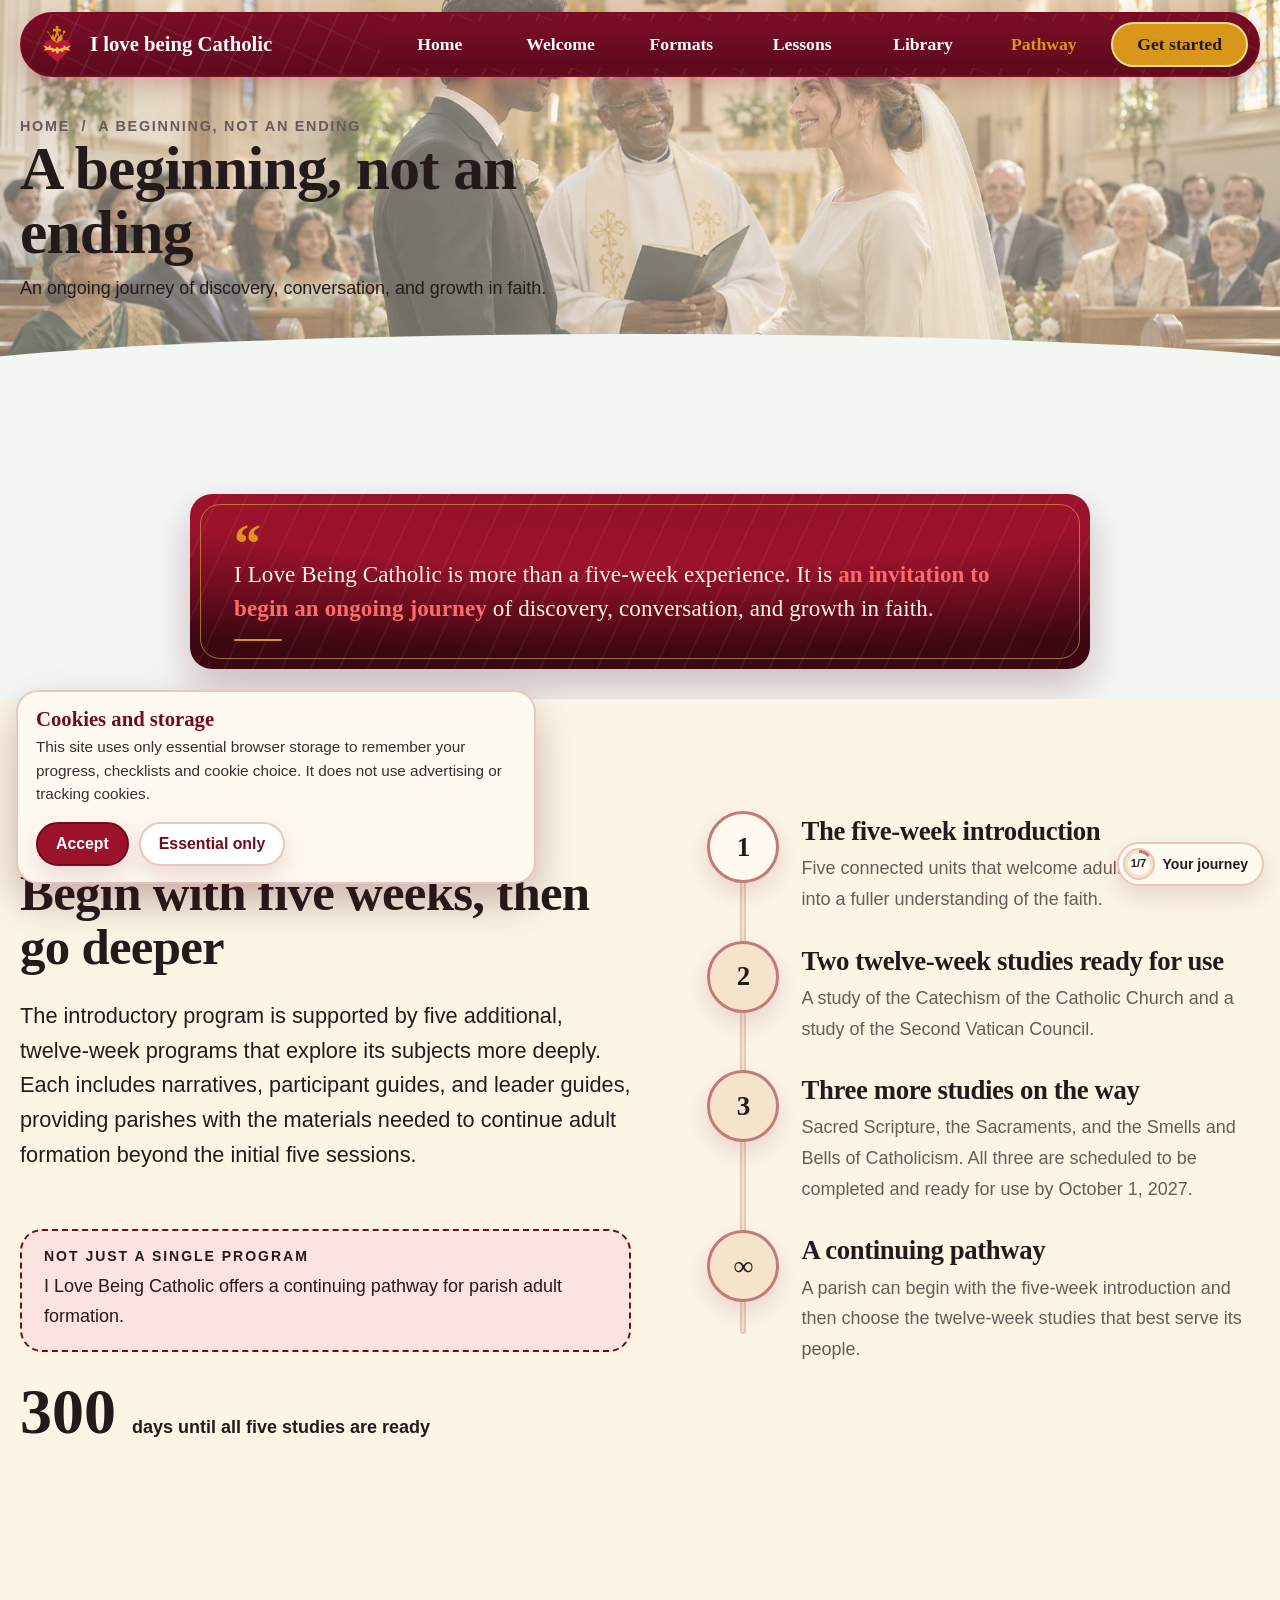
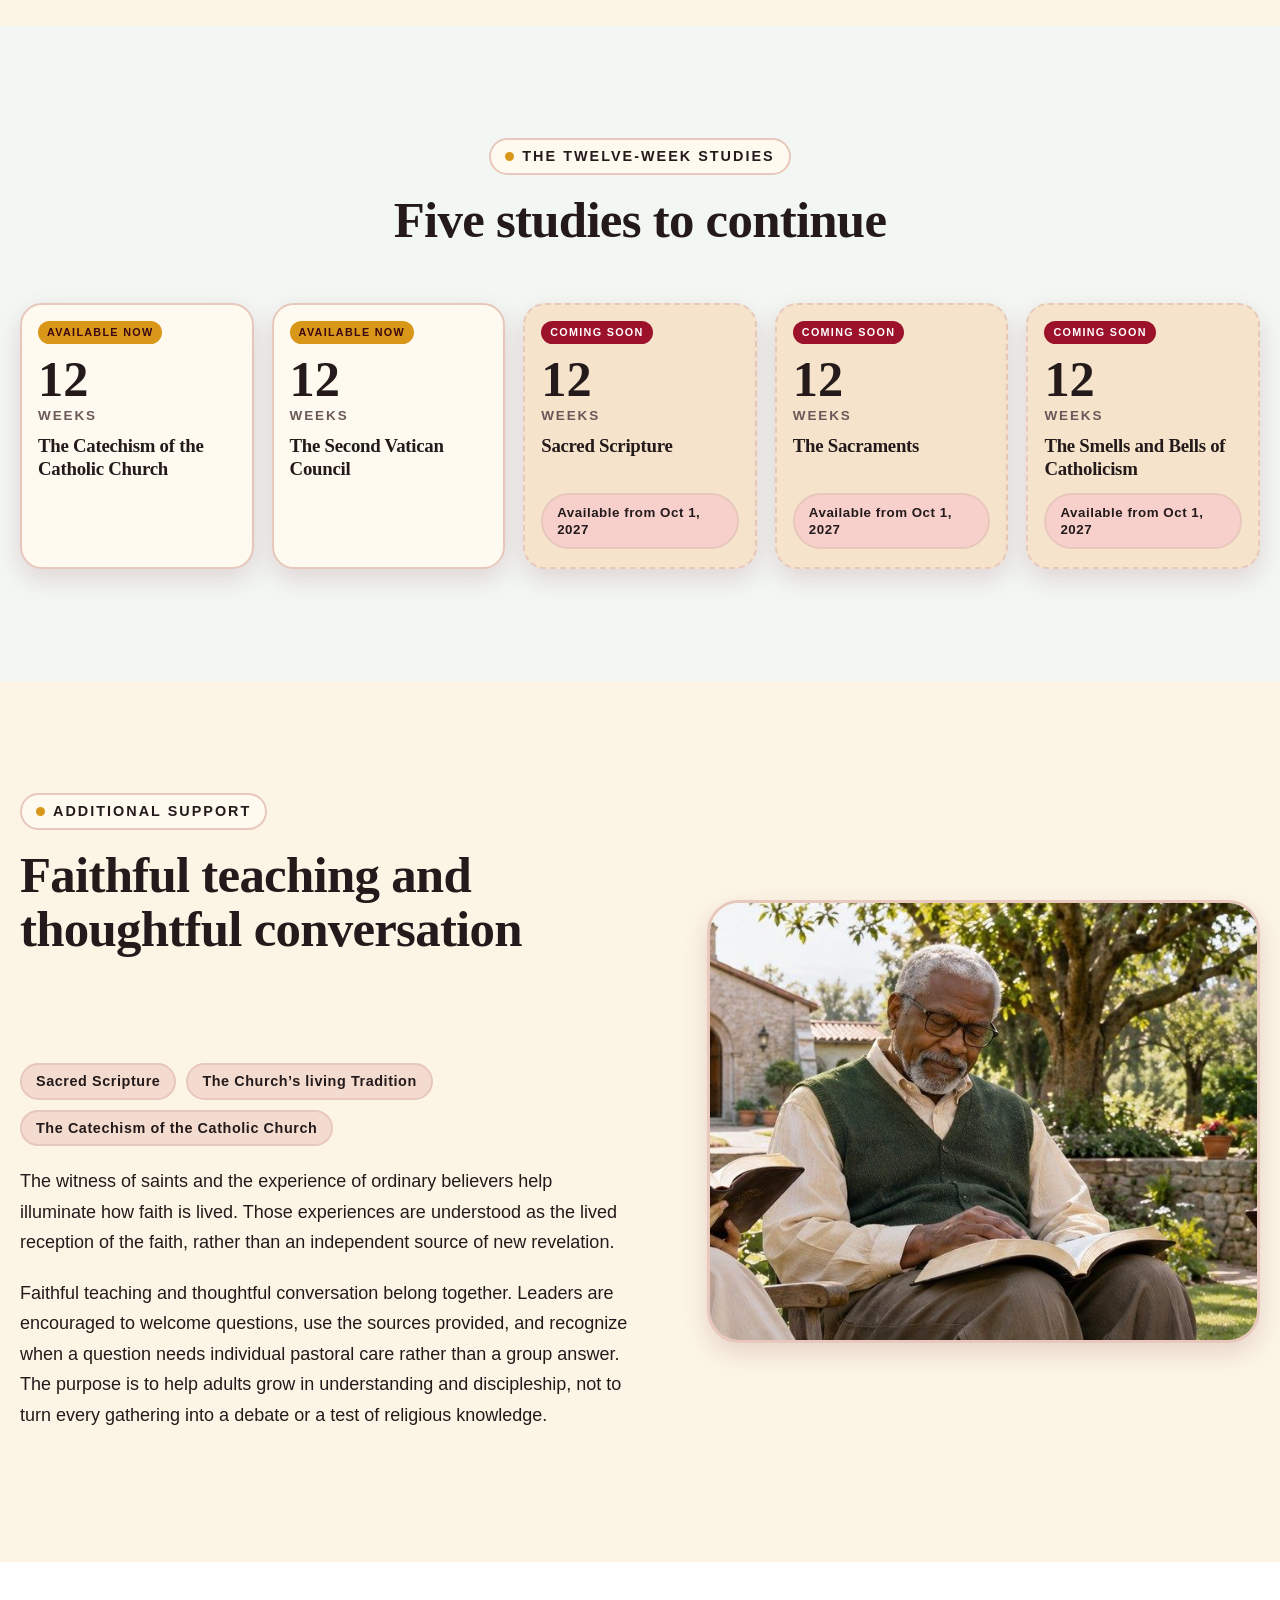
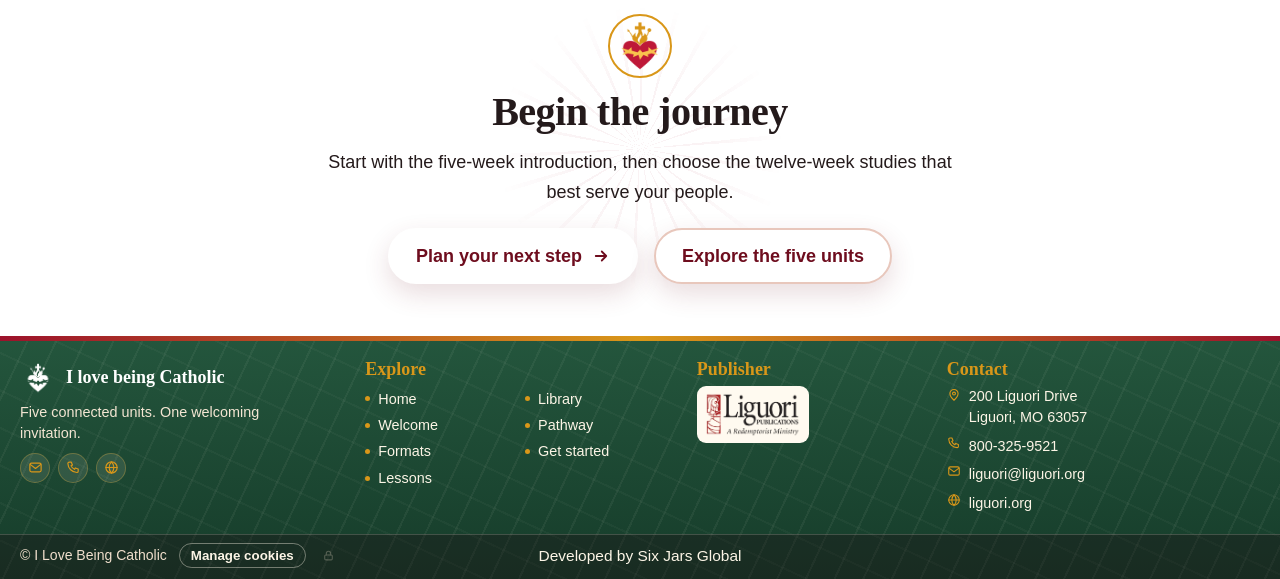
==== commit a27d79b5: "Round 27: fix hero-curve color mismatch The curve was pinned to #fdeceb (pink) in Round 26, but ever" ====
--- a/beginning.html
+++ b/beginning.html
@@ -4,7 +4,7 @@
 <meta property="og:title" content="A beginning, not an ending — I love being Catholic"><meta property="og:description" content="Beyond the five-week introduction: five twelve-week studies, two ready now and three scheduled by October 1, 2027."><meta property="og:type" content="website">
 <link rel="icon" type="image/png" href="assets/img/favicon.png"><link rel="apple-touch-icon" href="assets/img/apple-touch-icon.png">
 <link rel="preload" href="assets/fonts/crimson-pro-latin-wght-normal.woff2" as="font" type="font/woff2" crossorigin>
-<link rel="stylesheet" href="assets/css/style.css?v=1795716649"></head><body>
+<link rel="stylesheet" href="assets/css/style.css?v=1795718177"></head><body>
 <a class="skip" href="#main">Skip to content</a><div class="progress" aria-hidden="true"></div>
 <header class="header"><div class="bar">
 <a class="brand" href="index.html" aria-label="I love being Catholic — home"><img src="assets/img/sacred-heart-color-sq.png" alt="" width="46" height="46"><b>I love being Catholic</b></a>
@@ -55,5 +55,5 @@
 <a class="to-prev" href="index.html" aria-label="Previous page"><svg viewBox="0 0 24 24" fill="none" stroke="currentColor" stroke-width="2.4" stroke-linecap="round" stroke-linejoin="round" aria-hidden="true"><path d="M19 12H5M11 6l-6 6 6 6"/></svg><span class="pv-t">Back</span></a>
 <a class="to-next" href="invitation.html" aria-label="Next page"><span class="nx-t">Next</span><svg viewBox="0 0 24 24" width="18" height="18" fill="none" stroke="currentColor" stroke-width="2.4" stroke-linecap="round" stroke-linejoin="round" aria-hidden="true"><path d="M5 12h14M13 6l6 6-6 6"/></svg></a>
 <button class="to-top" aria-label="Back to top"><svg viewBox="0 0 24 24" fill="none" stroke="currentColor" stroke-width="2.4" stroke-linecap="round" stroke-linejoin="round" aria-hidden="true"><path d="M12 19V5M6 11l6-6 6 6"/></svg></button>
-<script src="assets/js/main.js?v=1795716649"></script>
-<script src="assets/js/admin.js?v=1795716649" defer></script></body></html>+<script src="assets/js/main.js?v=1795718177"></script>
+<script src="assets/js/admin.js?v=1795718177" defer></script></body></html>
--- a/assets/css/style.css
+++ b/assets/css/style.css
@@ -1298,7 +1298,7 @@
 /* The curve itself was fine — it only looked like a stray white patch because it was
    tied to --bg (now near-white). Pin it to the pink band every inner page lands on
    right after the hero, so it always blends instead of tracking --bg. */
-.page-hero::after{display:block;background:#fdeceb}
+.page-hero::after{display:block;background:#f3f7f4}
 
 /* Ticker: "I love being Catholic because of <unit>" — drop the italic on the unit name */
 .marquee span{font-style:normal}
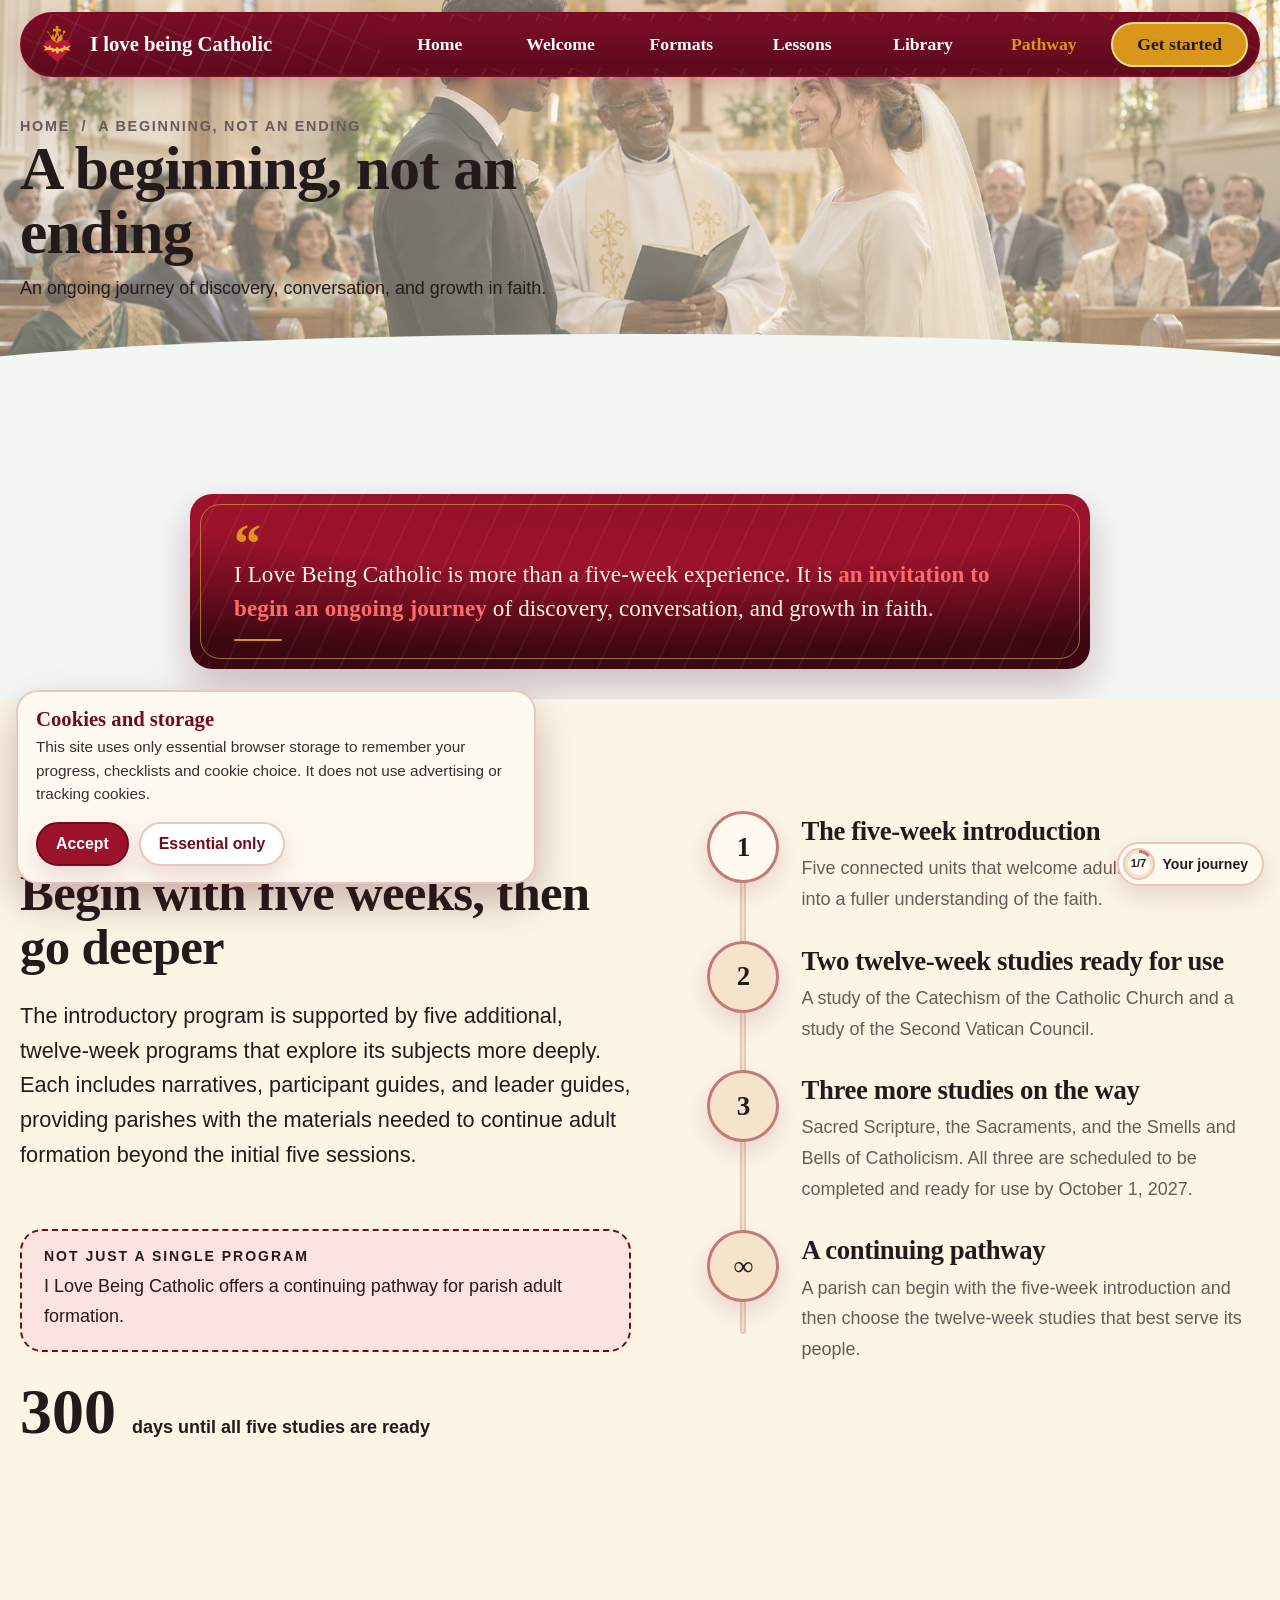
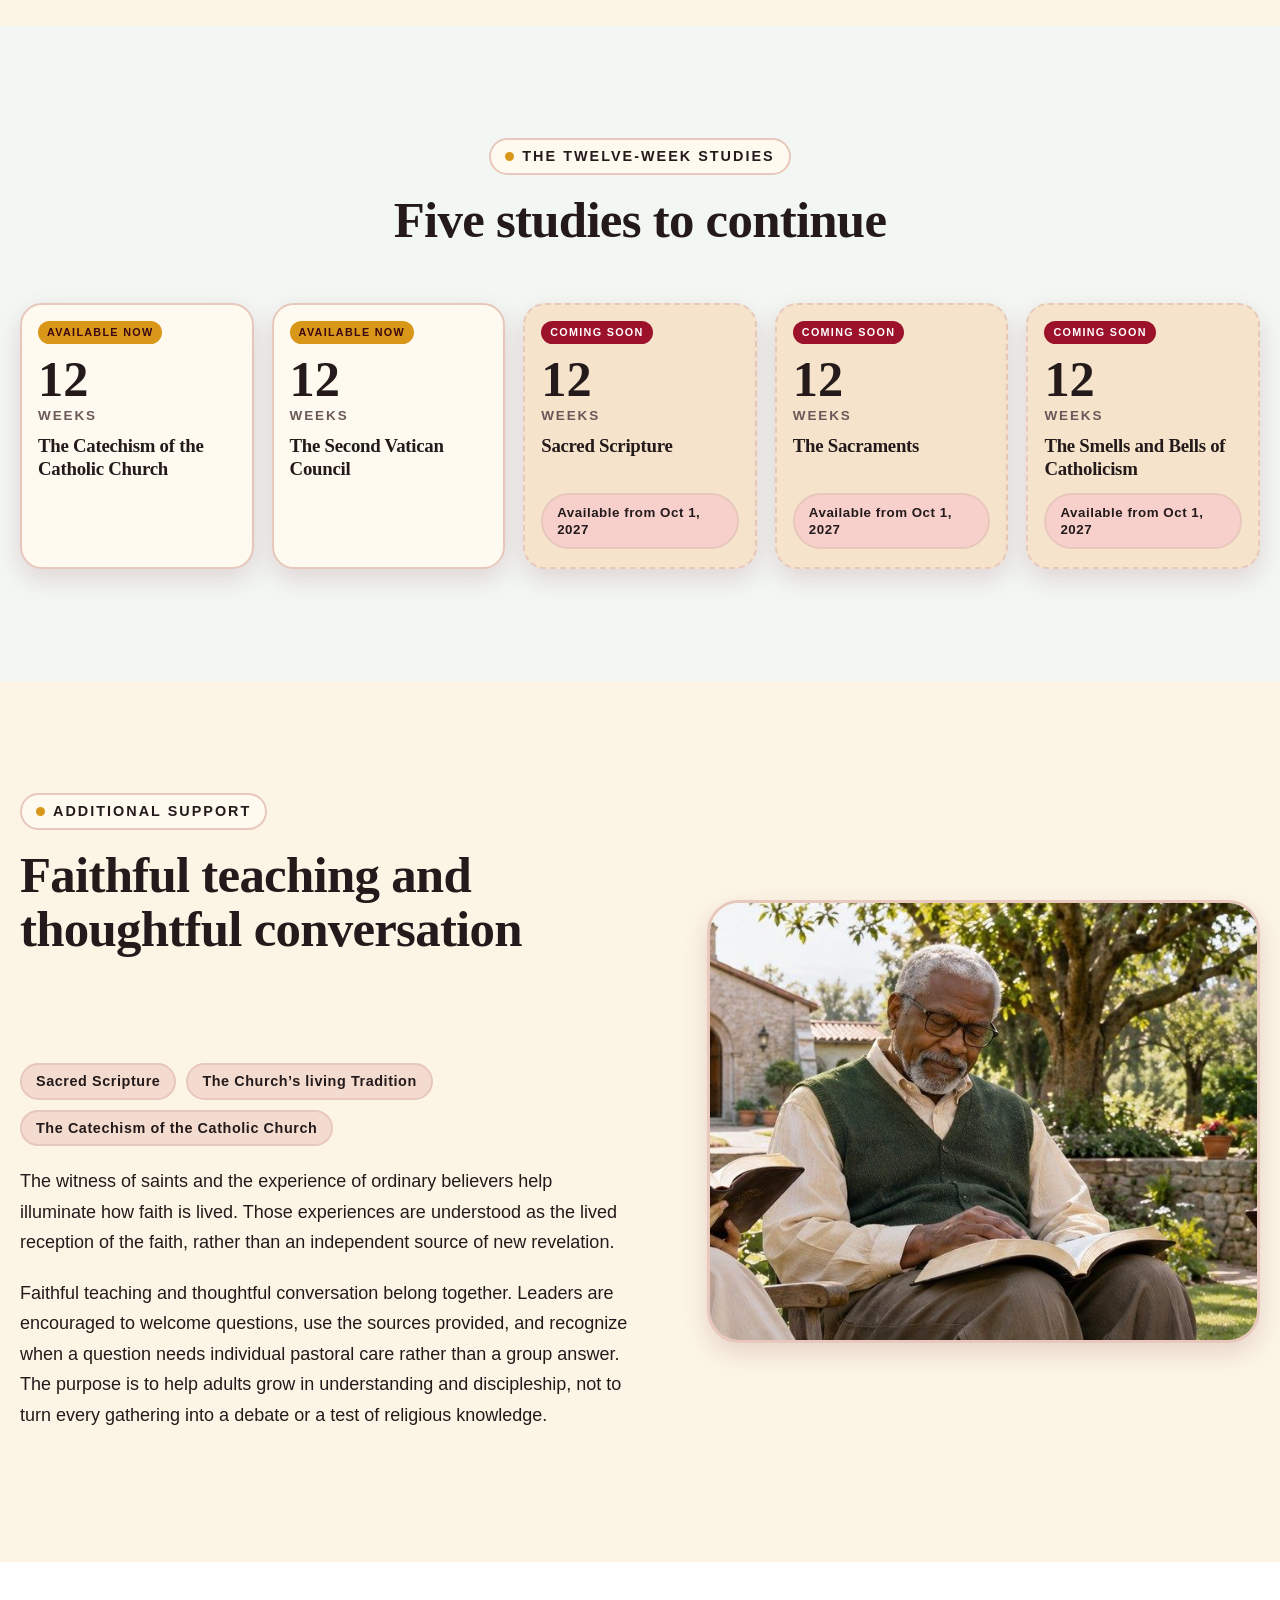
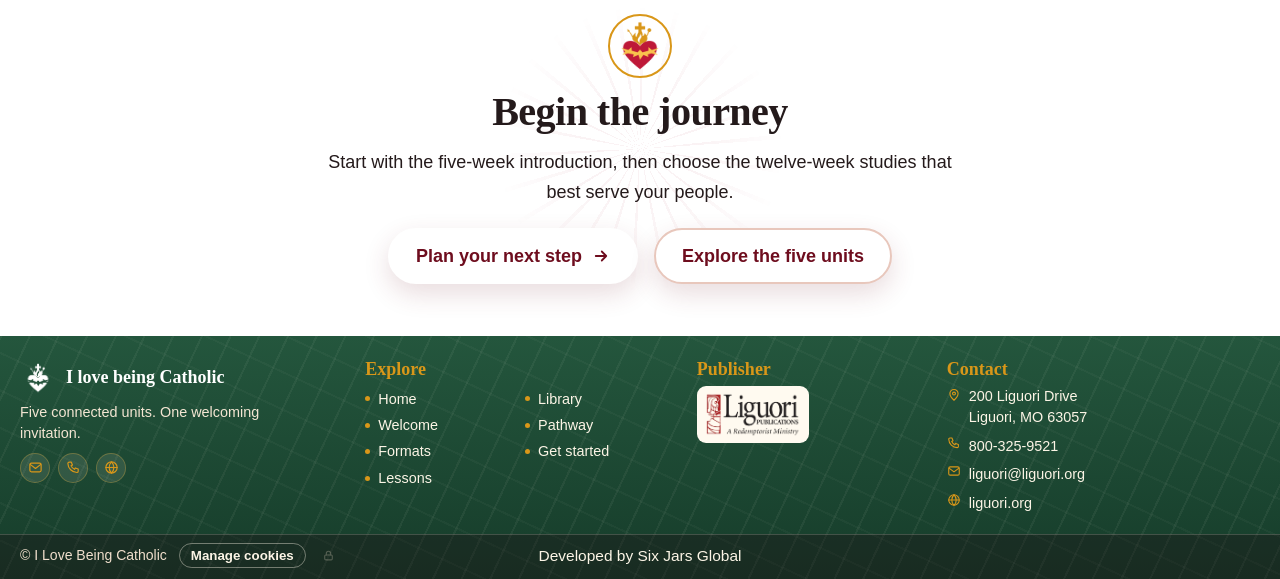
==== commit 041dbcaa: "Round 28: remove the maroon/gold gradient stripe above the footer Co-Authored-By: Claude Sonnet 5 <n" ====
--- a/beginning.html
+++ b/beginning.html
@@ -4,7 +4,7 @@
 <meta property="og:title" content="A beginning, not an ending — I love being Catholic"><meta property="og:description" content="Beyond the five-week introduction: five twelve-week studies, two ready now and three scheduled by October 1, 2027."><meta property="og:type" content="website">
 <link rel="icon" type="image/png" href="assets/img/favicon.png"><link rel="apple-touch-icon" href="assets/img/apple-touch-icon.png">
 <link rel="preload" href="assets/fonts/crimson-pro-latin-wght-normal.woff2" as="font" type="font/woff2" crossorigin>
-<link rel="stylesheet" href="assets/css/style.css?v=1795718177"></head><body>
+<link rel="stylesheet" href="assets/css/style.css?v=1795719327"></head><body>
 <a class="skip" href="#main">Skip to content</a><div class="progress" aria-hidden="true"></div>
 <header class="header"><div class="bar">
 <a class="brand" href="index.html" aria-label="I love being Catholic — home"><img src="assets/img/sacred-heart-color-sq.png" alt="" width="46" height="46"><b>I love being Catholic</b></a>
@@ -55,5 +55,5 @@
 <a class="to-prev" href="index.html" aria-label="Previous page"><svg viewBox="0 0 24 24" fill="none" stroke="currentColor" stroke-width="2.4" stroke-linecap="round" stroke-linejoin="round" aria-hidden="true"><path d="M19 12H5M11 6l-6 6 6 6"/></svg><span class="pv-t">Back</span></a>
 <a class="to-next" href="invitation.html" aria-label="Next page"><span class="nx-t">Next</span><svg viewBox="0 0 24 24" width="18" height="18" fill="none" stroke="currentColor" stroke-width="2.4" stroke-linecap="round" stroke-linejoin="round" aria-hidden="true"><path d="M5 12h14M13 6l6 6-6 6"/></svg></a>
 <button class="to-top" aria-label="Back to top"><svg viewBox="0 0 24 24" fill="none" stroke="currentColor" stroke-width="2.4" stroke-linecap="round" stroke-linejoin="round" aria-hidden="true"><path d="M12 19V5M6 11l6-6 6 6"/></svg></button>
-<script src="assets/js/main.js?v=1795718177"></script>
-<script src="assets/js/admin.js?v=1795718177" defer></script></body></html>+<script src="assets/js/main.js?v=1795719327"></script>
+<script src="assets/js/admin.js?v=1795719327" defer></script></body></html>
--- a/assets/css/style.css
+++ b/assets/css/style.css
@@ -1300,6 +1300,9 @@
    right after the hero, so it always blends instead of tracking --bg. */
 .page-hero::after{display:block;background:#f3f7f4}
 
+/* Remove the maroon/gold gradient stripe above the footer */
+.foot::before{display:none}
+
 /* Ticker: "I love being Catholic because of <unit>" — drop the italic on the unit name */
 .marquee span{font-style:normal}
 
